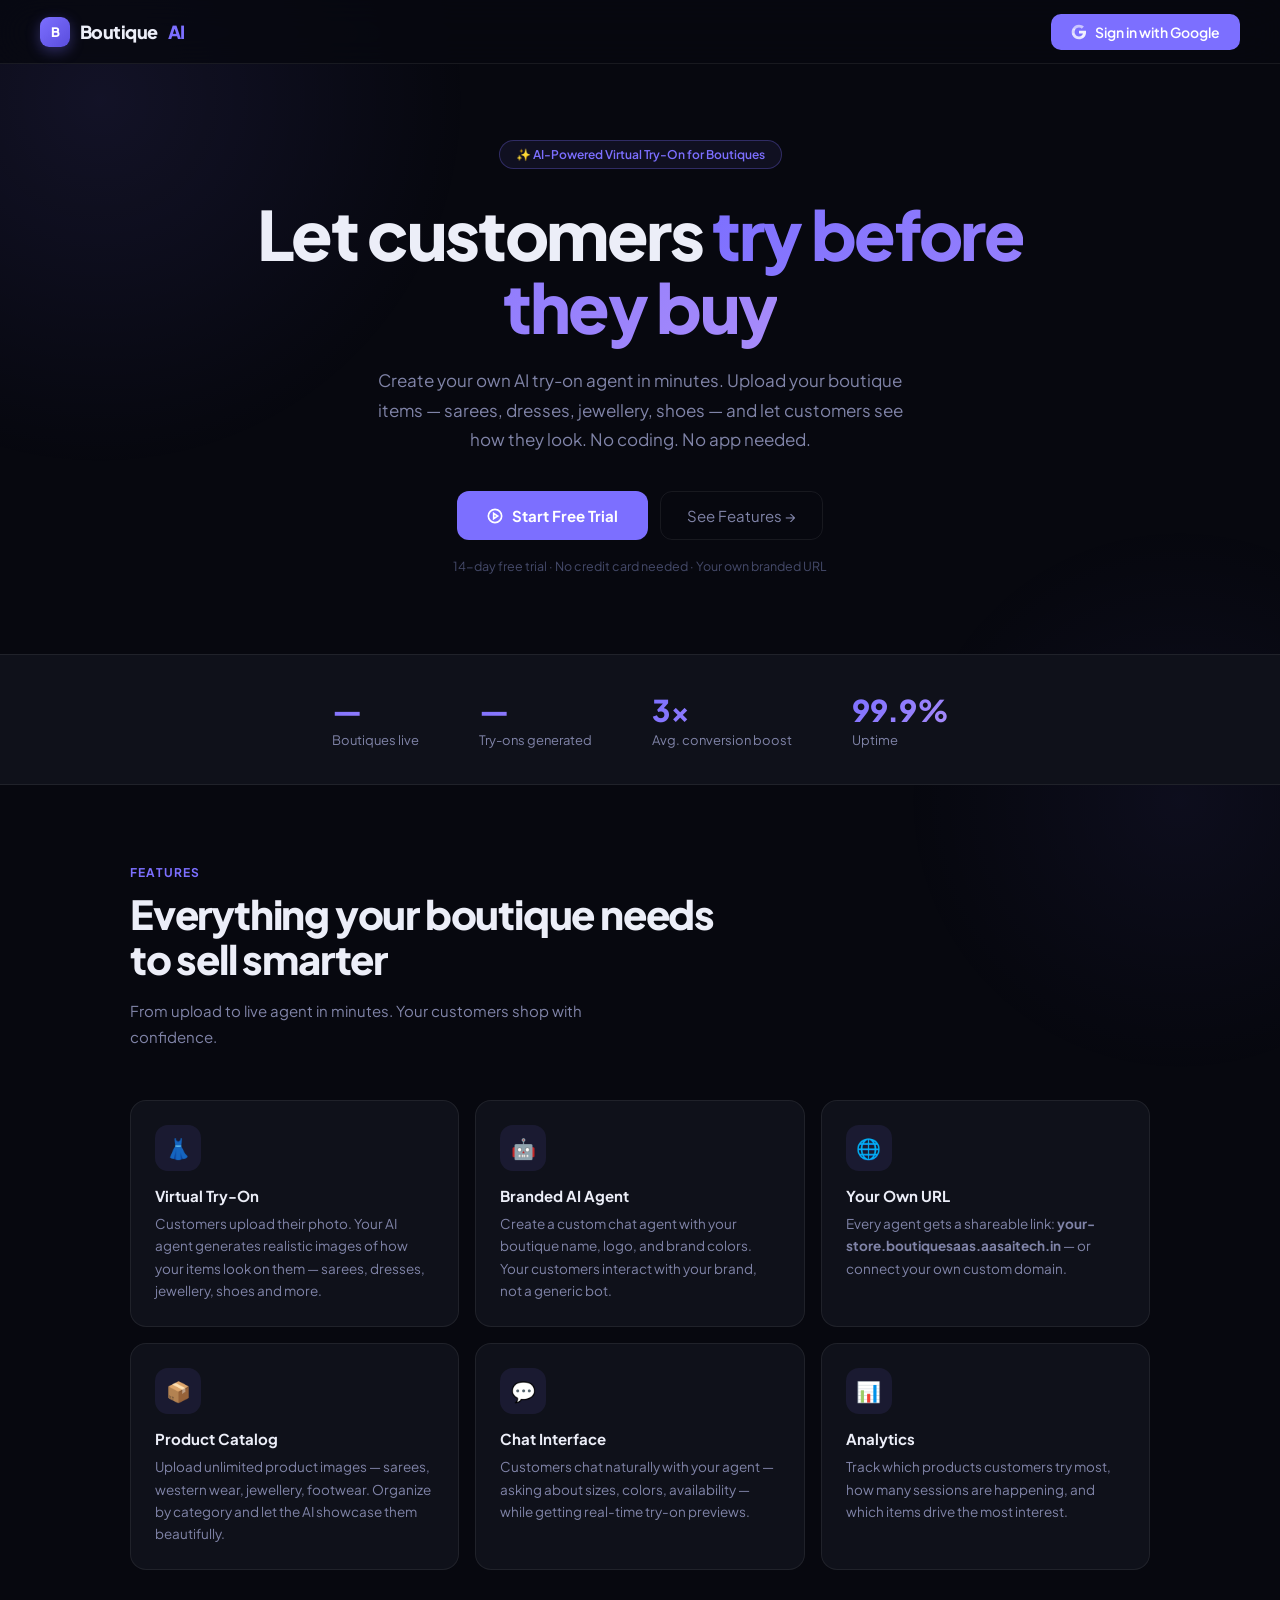
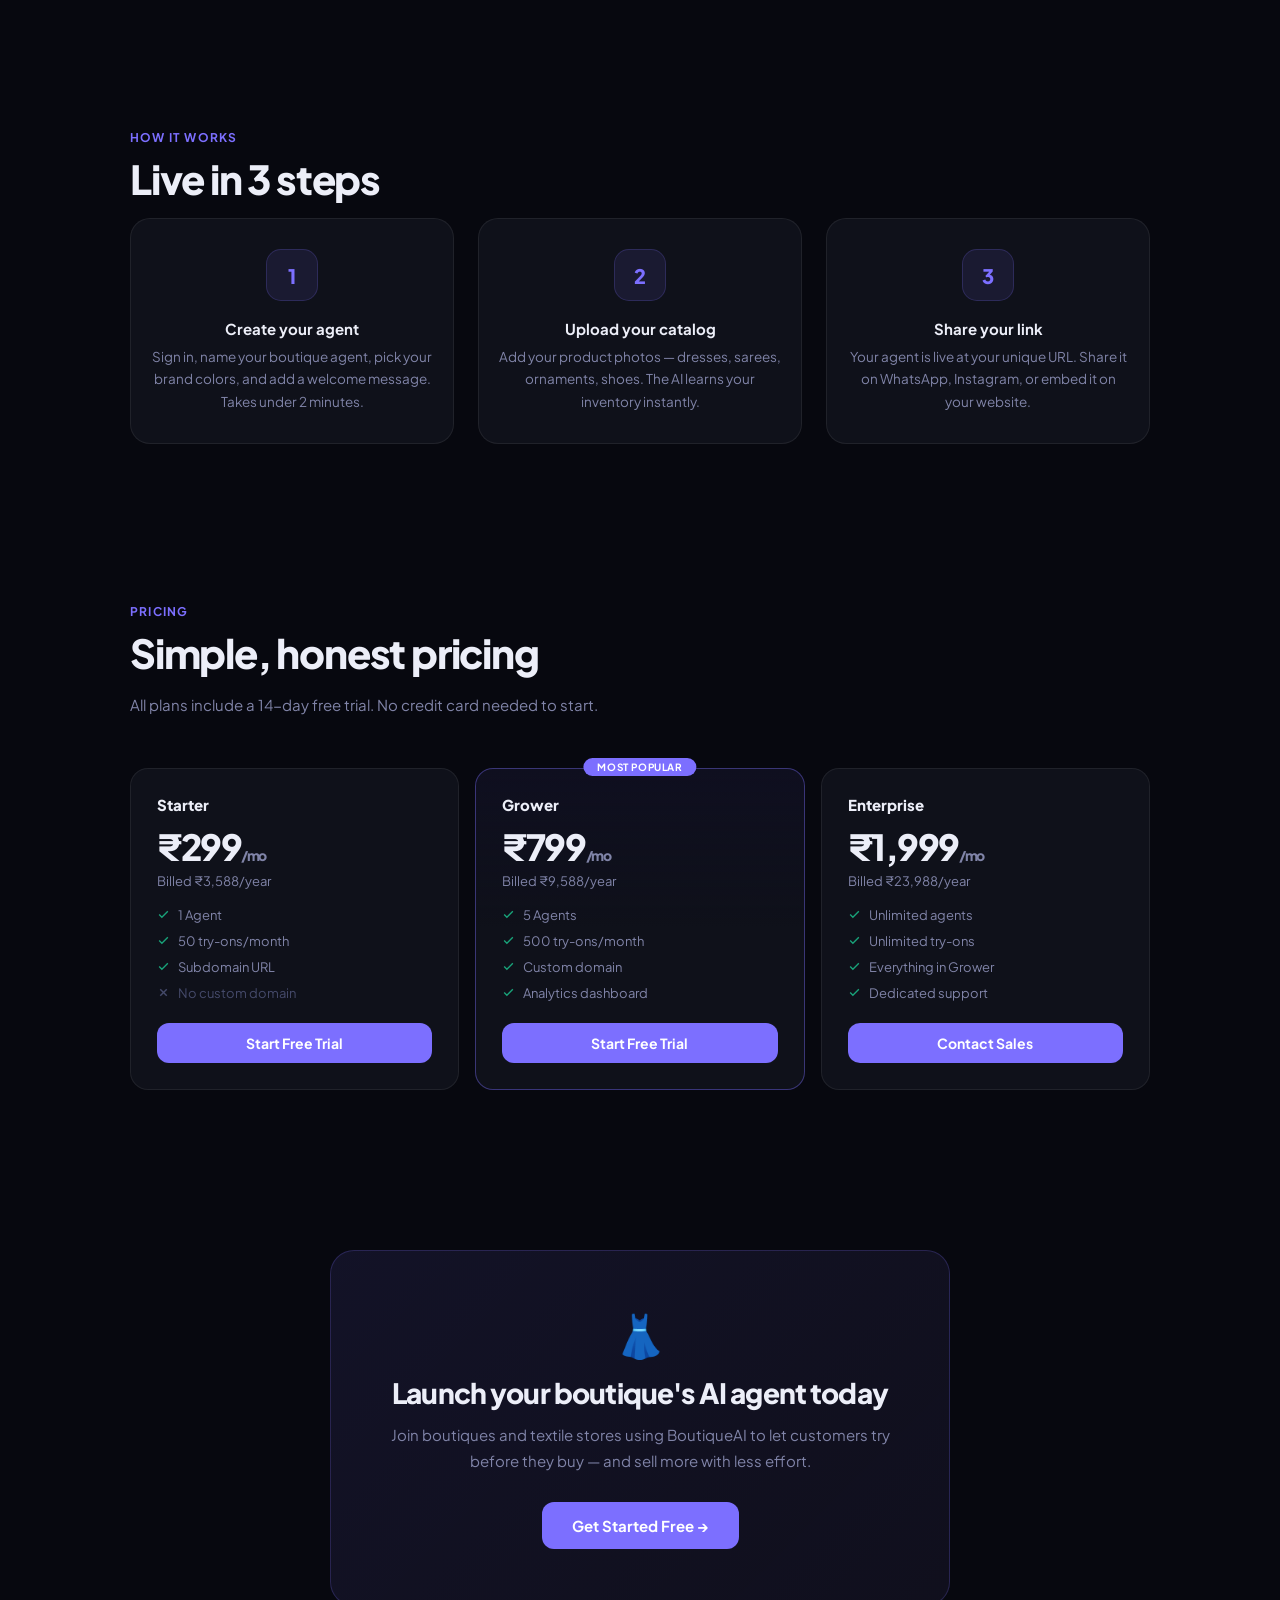
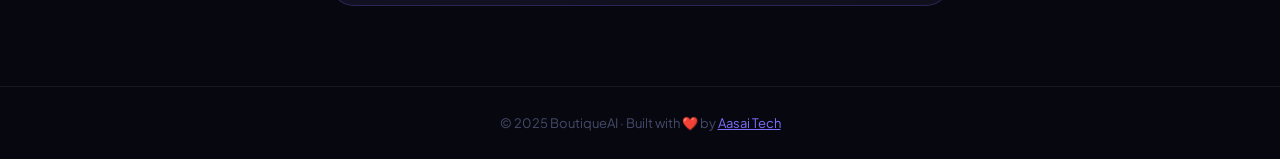
==== account.html @ b5ad8bb8 "Update account.html" ====
<!DOCTYPE html>
<html lang="en">
<head>
<meta charset="UTF-8">
<meta name="viewport" content="width=device-width,initial-scale=1.0,maximum-scale=1.0">
<title>Account Settings — BoutiqueAI</title>
<link rel="preconnect" href="https://fonts.googleapis.com">
<link rel="preconnect" href="https://fonts.gstatic.com" crossorigin>
<link href="https://fonts.googleapis.com/css2?family=Plus+Jakarta+Sans:wght@300;400;500;600;700;800&family=JetBrains+Mono:wght@400;500;600&display=swap" rel="stylesheet">
<style>
.settings-grid{display:grid;grid-template-columns:1fr 340px;gap:20px;align-items:start}
.domain-status{display:flex;align-items:center;gap:8px;padding:10px 14px;border-radius:var(--r-sm);font-size:13px;font-weight:600;margin-top:12px}
.domain-status.verified{background:var(--green-dim);color:var(--green);border:1px solid var(--green-border)}
.domain-status.pending{background:var(--amber-dim);color:var(--amber);border:1px solid var(--amber-border)}
.domain-status.error{background:var(--red-dim);color:var(--red);border:1px solid var(--red-border)}
.step-row{display:flex;gap:12px;margin-bottom:14px}
.step-num-sm{width:24px;height:24px;border-radius:50%;background:var(--accent-dim);border:1px solid rgba(124,111,255,.2);color:var(--accent);font-size:11px;font-weight:700;display:flex;align-items:center;justify-content:center;flex-shrink:0;margin-top:1px}

/* Payment history */
.payment-row{display:flex;align-items:center;justify-content:space-between;padding:12px 0;border-bottom:1px solid var(--border);gap:12px}
.payment-row:last-child{border-bottom:none}
.payment-plan-badge{background:var(--accent-dim);color:var(--accent);border:1px solid rgba(124,111,255,.2);border-radius:5px;padding:2px 8px;font-size:11px;font-weight:700;text-transform:capitalize}
.payment-meta{font-size:11.5px;color:var(--text-3);margin-top:2px}

/* Invoice modal */
.invoice-modal{display:none;position:fixed;inset:0;z-index:999;background:rgba(0,0,0,.55);align-items:center;justify-content:center;padding:16px}
.invoice-modal.open{display:flex}
.invoice-paper{background:#fff;color:#111;border-radius:12px;padding:32px;max-width:520px;width:100%;max-height:90vh;overflow-y:auto;box-shadow:0 20px 60px rgba(0,0,0,.25)}
.inv-logo{font-size:20px;font-weight:900;letter-spacing:-.04em;margin-bottom:4px}
.inv-divider{height:1px;background:#e5e7eb;margin:16px 0}
.inv-row{display:flex;justify-content:space-between;font-size:13px;padding:4px 0}
.inv-row.total{font-weight:800;font-size:15px;border-top:2px solid #111;margin-top:8px;padding-top:10px}

/* Support form category grid */
.support-category-grid{display:grid;grid-template-columns:repeat(3,1fr);gap:8px;margin-bottom:16px}
.support-cat{padding:10px 8px;border:1.5px solid var(--border);border-radius:8px;cursor:pointer;text-align:center;font-size:12px;font-weight:600;transition:.15s;background:var(--surface)}
.support-cat:hover,.support-cat.selected{border-color:var(--accent);background:var(--accent-dim);color:var(--accent)}

/* ── Support Tickets ── */
.ticket-row{
  border:1px solid var(--border);border-radius:var(--r-sm);
  background:var(--surface);overflow:hidden;
  transition:border-color .15s,box-shadow .15s;
  cursor:pointer;
}
.ticket-row:hover{border-color:var(--border-md);box-shadow:var(--sh-sm)}
.ticket-header{
  display:flex;align-items:center;gap:10px;padding:12px 14px;
}
.ticket-cat-dot{width:8px;height:8px;border-radius:50%;flex-shrink:0}
.ticket-subject{flex:1;font-size:13px;font-weight:600;min-width:0;
                white-space:nowrap;overflow:hidden;text-overflow:ellipsis}
.ticket-meta{font-size:10.5px;color:var(--text-3);margin-top:2px;display:flex;align-items:center;gap:6px;flex-wrap:wrap}
.ticket-id{font-family:var(--mono);font-size:10px;color:var(--text-3);background:var(--surface-3);
           border:1px solid var(--border);border-radius:4px;padding:1px 6px;flex-shrink:0}
.ticket-chevron{flex-shrink:0;color:var(--text-3);transition:transform .2s}
.ticket-row.open-expanded .ticket-chevron{transform:rotate(90deg)}
.ticket-body{
  display:none;border-top:1px solid var(--border);
  padding:12px 14px;background:var(--surface-2);
}
.ticket-row.open-expanded .ticket-body{display:block}
.ticket-message{font-size:13px;color:var(--text-2);line-height:1.65;white-space:pre-wrap;word-break:break-word}
.ticket-status-bar{display:flex;align-items:center;justify-content:space-between;
                   flex-wrap:wrap;gap:8px;margin-top:10px;
                   padding-top:10px;border-top:1px solid var(--border)}

/* Status badge colour map (applied via JS) */
.ts-open       {background:var(--amber-dim);color:var(--amber);border:1px solid var(--amber-border)}
.ts-in_progress{background:var(--blue-dim); color:var(--blue); border:1px solid var(--blue-border)}
.ts-resolved   {background:var(--green-dim);color:var(--green);border:1px solid var(--green-border)}
.ts-closed     {background:var(--surface-3);color:var(--text-3);border:1px solid var(--border-md)}

@keyframes spin{to{transform:rotate(360deg)}}.spin{animation:spin .8s linear infinite}
@media(max-width:1000px){.settings-grid{grid-template-columns:1fr}}
@media(max-width:560px){.support-category-grid{grid-template-columns:repeat(2,1fr)}}
</style>
<link rel="stylesheet" href="shared.css">
<script>
;(function(){
  var d=localStorage.getItem('ba_theme')==='dark';
  document.documentElement[d?'setAttribute':'removeAttribute']('data-theme','dark');
  document.documentElement.style.background=d?'#07080D':'#F2F3F9';
})();
</script>
<script src="api.js"></script>
<script src="nav.js"></script>
</head>
<body>
<div id="toast-container"></div>
<div class="mobile-topbar">
  <div class="mob-left">
    <button class="hamburger" onclick="openMobileSidebar()"><svg viewBox="0 0 16 16"><line x1="1" y1="4" x2="15" y2="4"/><line x1="1" y1="8" x2="15" y2="8"/><line x1="1" y1="12" x2="15" y2="12"/></svg></button>
    <a class="mob-logo" href="home.html">Boutique<span>AI</span></a>
  </div>
  <div class="mob-right"><button class="theme-toggle" style="font-size:15px;"></button></div>
</div>
<div class="sidebar-backdrop" id="sidebarBackdrop" onclick="closeMobileSidebar()"></div>
<div class="sidebar" id="sidebar"></div>

<div id="page-skeleton">
  <div class="skel-topbar"><div class="skel" style="height:13px;width:160px;border-radius:4px"></div></div>
  <div class="skel-body">
    <div style="display:grid;grid-template-columns:1fr 300px;gap:20px">
      <div style="display:flex;flex-direction:column;gap:16px">
        <div class="skel" style="height:120px;border-radius:var(--r-lg)"></div>
        <div class="skel" style="height:200px;border-radius:var(--r-lg)"></div>
        <div class="skel" style="height:180px;border-radius:var(--r-lg)"></div>
        <div class="skel" style="height:160px;border-radius:var(--r-lg)"></div>
      </div>
      <div class="skel" style="height:300px;border-radius:var(--r-lg)"></div>
    </div>
  </div>
</div>

<div class="main-wrap">
  <div class="topbar">
    <div class="topbar-left"><span class="topbar-title">Account Settings</span></div>
    <div class="topbar-right"><button class="theme-toggle" style="font-size:15px;"></button></div>
  </div>
  <div class="content" id="page-content" style="display:none">
    <div class="settings-grid">

      <!-- ══════════════════════════════════════════════════
           LEFT COLUMN
      ══════════════════════════════════════════════════ -->
      <div style="display:flex;flex-direction:column;gap:20px">

        <!-- Profile ──────────────────────────────────────── -->
        <div class="card">
          <div class="card-header"><div class="card-title"><span class="card-icon">👤</span>Profile</div></div>
          <div class="card-body">
            <div style="display:flex;align-items:center;gap:16px;margin-bottom:20px">
              <div id="profile-avatar" style="width:56px;height:56px;border-radius:50%;background:linear-gradient(135deg,var(--accent),var(--accent-3));display:flex;align-items:center;justify-content:center;font-size:20px;font-weight:700;color:#fff;flex-shrink:0;overflow:hidden">—</div>
              <div>
                <div style="font-size:16px;font-weight:700" id="profile-name">—</div>
                <div style="font-size:13px;color:var(--text-2);margin-top:2px" id="profile-email">—</div>
                <div style="margin-top:6px;display:flex;gap:6px;flex-wrap:wrap">
                  <span class="badge badge-accent" id="profile-plan">—</span>
                  <span style="font-size:12px;font-weight:700;color:var(--accent);background:var(--accent-dim);border:1px solid rgba(124,111,255,.2);border-radius:5px;padding:2px 8px">⚡ <span id="profile-credits">—</span> credits</span>
                </div>
              </div>
            </div>
            <div class="divider"></div>
            <div style="display:grid;grid-template-columns:1fr 1fr 1fr;gap:12px">
              <div style="text-align:center;background:var(--surface-3);border-radius:8px;padding:10px">
                <div style="font-size:18px;font-weight:800;font-family:var(--mono)" id="stat-tryons">—</div>
                <div style="font-size:10px;color:var(--text-3);margin-top:2px">Try-Ons</div>
              </div>
              <div style="text-align:center;background:var(--surface-3);border-radius:8px;padding:10px">
                <div style="font-size:18px;font-weight:800;font-family:var(--mono)" id="stat-agents">—</div>
                <div style="font-size:10px;color:var(--text-3);margin-top:2px">Agents</div>
              </div>
              <div style="text-align:center;background:var(--surface-3);border-radius:8px;padding:10px">
                <div style="font-size:18px;font-weight:800;font-family:var(--mono)" id="stat-joined">—</div>
                <div style="font-size:10px;color:var(--text-3);margin-top:2px">Member since</div>
              </div>
            </div>
          </div>
        </div>

        <!-- GST Details ───────────────────────────────────── -->
        <div class="card">
          <div class="card-header">
            <div class="card-title"><span class="card-icon">🏛️</span>GST Details</div>
            <span style="font-size:11px;color:var(--text-3)">Optional — for GST invoices</span>
          </div>
          <div class="card-body" style="display:flex;flex-direction:column;gap:12px">
            <div class="field">
              <label class="field-label">GSTIN</label>
              <input class="input" id="gst-gstin" placeholder="22AAAAA0000A1Z5" maxlength="15">
            </div>
            <div class="field">
              <label class="field-label">Business Name (as on GST)</label>
              <input class="input" id="gst-business" placeholder="Your Business Pvt Ltd">
            </div>
            <div class="field">
              <label class="field-label">Address</label>
              <input class="input" id="gst-address" placeholder="123, MG Road, Chennai">
            </div>
            <div class="field">
              <label class="field-label">State</label>
              <input class="input" id="gst-state" placeholder="Tamil Nadu">
            </div>
            <button class="btn btn-secondary btn-sm" style="align-self:flex-start" onclick="saveGst()">Save GST Details</button>
          </div>
        </div>

        <!-- Raise a Support Request ───────────────────────── -->
        <div class="card">
          <div class="card-header"><div class="card-title"><span class="card-icon">🎧</span>Raise a Support Request</div></div>
          <div class="card-body" style="display:flex;flex-direction:column;gap:14px">
            <div>
              <div style="font-size:12px;font-weight:600;color:var(--text-2);margin-bottom:8px;text-transform:uppercase;letter-spacing:.07em">Category</div>
              <div class="support-category-grid">
                <div class="support-cat selected" data-cat="billing"   onclick="selectCat(this)">💳 Billing</div>
                <div class="support-cat"           data-cat="technical" onclick="selectCat(this)">🔧 Technical</div>
                <div class="support-cat"           data-cat="account"   onclick="selectCat(this)">👤 Account</div>
                <div class="support-cat"           data-cat="tryon"     onclick="selectCat(this)">👗 Try-Ons</div>
                <div class="support-cat"           data-cat="feature"   onclick="selectCat(this)">💡 Feature Request</div>
                <div class="support-cat"           data-cat="other"     onclick="selectCat(this)">📋 Other</div>
              </div>
            </div>
            <div class="field">
              <label class="field-label">Subject</label>
              <input class="input" id="sup-subject" placeholder="Brief description of your issue">
            </div>
            <div class="field">
              <label class="field-label">Message</label>
              <textarea class="input" id="sup-message" rows="4" placeholder="Describe your issue in detail…" style="resize:vertical"></textarea>
            </div>
            <div style="display:flex;align-items:center;justify-content:space-between;flex-wrap:wrap;gap:10px">
              <div style="font-size:12px;color:var(--text-3)">📧 We'll reply to your registered email within 24 hours.</div>
              <button class="btn btn-primary btn-sm" onclick="submitSupport()">Submit Request</button>
            </div>
          </div>
        </div>

        <!-- ═══════════════════════════════════════════════════
             MY SUPPORT TICKETS  (new section)
        ═══════════════════════════════════════════════════ -->
        <div class="card" id="tickets-card">
          <div class="card-header">
            <div class="card-title"><span class="card-icon">📋</span>My Support Tickets</div>
            <span class="badge badge-accent" id="tickets-count-badge" style="display:none"></span>
          </div>
          <div id="tickets-wrap">
            <!-- Loading skeleton -->
            <div id="tickets-loading" style="padding:16px;display:flex;flex-direction:column;gap:8px">
              <div class="skel" style="height:52px;border-radius:var(--r-sm)"></div>
              <div class="skel" style="height:52px;border-radius:var(--r-sm);opacity:.7"></div>
            </div>
          </div>
        </div>

        <!-- Custom Domain ──────────────────────────────────── -->
        <div class="card">
          <div class="card-header">
            <div class="card-title"><span class="card-icon">🌐</span>Custom Domain</div>
            <span class="badge badge-accent" style="font-size:10px">Grower & Enterprise</span>
          </div>
          <div class="card-body">
            <div style="display:flex;align-items:flex-start;gap:14px;padding:4px 0">
              <div style="font-size:28px;flex-shrink:0">🤖</div>
              <div>
                <div style="font-size:14px;font-weight:700;margin-bottom:6px">Custom domains are set per agent</div>
                <div style="font-size:13px;color:var(--text-2);line-height:1.65;margin-bottom:16px">Each agent can have its own custom domain (e.g. <code style="font-family:var(--mono);font-size:11.5px;background:var(--surface-3);padding:2px 6px;border-radius:4px">shop.yourboutique.com</code>). Open any agent's edit panel to configure and verify its custom domain.</div>
                <a href="agents.html" class="btn btn-primary btn-sm">Go to My Agents →</a>
              </div>
            </div>
          </div>
        </div>

        <!-- Danger Zone ────────────────────────────────────── -->
        <div class="card" style="border-color:var(--red-border)">
          <div class="card-header"><div class="card-title" style="color:var(--red)"><span class="card-icon">⚠️</span>Danger Zone</div></div>
          <div class="card-body">
            <div style="display:flex;align-items:center;justify-content:space-between;flex-wrap:wrap;gap:12px">
              <div>
                <div style="font-size:13.5px;font-weight:600">Delete Account</div>
                <div style="font-size:12.5px;color:var(--text-2);margin-top:3px">Permanently deletes your account, all agents, tryons and media. Cannot be undone.</div>
              </div>
              <button class="btn btn-danger" onclick="confirmDelete()">Delete Account</button>
            </div>
          </div>
        </div>
      </div>

      <!-- ══════════════════════════════════════════════════
           RIGHT COLUMN
      ══════════════════════════════════════════════════ -->
      <div style="display:flex;flex-direction:column;gap:16px">

        <!-- Plan + credits ────────────────────────────────── -->
        <div class="card">
          <div class="card-header">
            <div class="card-title"><span class="card-icon">⚡</span>Current Plan</div>
            <a href="payments.html" class="btn-ghost">Upgrade →</a>
          </div>
          <div class="card-body">
            <div style="text-align:center;padding:10px 0 16px">
              <div style="font-size:28px;margin-bottom:8px" id="plan-icon">🌱</div>
              <div style="font-size:20px;font-weight:800;letter-spacing:-.03em" id="plan-name">Starter</div>
              <div style="font-size:13px;color:var(--text-2);margin-top:4px" id="plan-price">Free</div>
            </div>
            <div class="divider"></div>
            <div class="info-row">
              <span class="info-row-label">⚡ Credits</span>
              <span class="info-row-val" id="plan-credits" style="font-weight:800;color:var(--accent)">—</span>
            </div>
            <div class="info-row">
              <span class="info-row-label">Agents</span>
              <span class="info-row-val" id="plan-agents">—</span>
            </div>
            <div class="info-row" style="border:none">
              <span class="info-row-label">Member since</span>
              <span class="info-row-val" id="plan-joined">—</span>
            </div>
            <a href="payments.html#credits-section" class="btn btn-primary" style="width:100%;justify-content:center;margin-top:14px">Top Up Credits</a>
          </div>
        </div>

        <!-- Payment history ────────────────────────────────── -->
        <div class="card" id="payment-history-card">
          <div class="card-header">
            <div class="card-title"><span class="card-icon">🧾</span>Payment History</div>
          </div>
          <div class="card-body" id="payment-history-body">
            <div style="color:var(--text-3);font-size:13px">Loading…</div>
          </div>
        </div>

        <!-- Account info ───────────────────────────────────── -->
        <div class="card">
          <div class="card-header"><div class="card-title"><span class="card-icon">ℹ️</span>Account Info</div></div>
          <div class="card-body">
            <div class="info-row"><span class="info-row-label">Member since</span><span class="info-row-val" id="info-joined">—</span></div>
            <div class="info-row"><span class="info-row-label">Login method</span><span class="info-row-val">Google</span></div>
            <div class="info-row" style="border:none"><span class="info-row-label">Account ID</span><span class="info-row-val" style="font-family:var(--mono);font-size:11px" id="info-id">—</span></div>
          </div>
        </div>
      </div>

    </div>
  </div>
</div>

<!-- Delete Confirm Modal -->
<div class="modal-overlay" id="delete-modal">
  <div class="modal" style="max-width:420px">
    <div class="modal-header">
      <div class="modal-title" style="color:var(--red)">⚠️ Delete Account</div>
      <button class="modal-close" onclick="closeDeleteModal()">✕</button>
    </div>
    <div class="modal-body">
      <p style="font-size:14px;color:var(--text-2);line-height:1.65;margin-bottom:16px">This will permanently delete your account, all agents, all try-on images and all customer data. <strong style="color:var(--text)">This cannot be undone.</strong></p>
      <div class="field">
        <label class="field-label">Type <strong>DELETE</strong> to confirm</label>
        <input class="input" id="delete-confirm-input" placeholder="DELETE">
      </div>
    </div>
    <div class="modal-footer">
      <button class="btn btn-secondary" onclick="closeDeleteModal()">Cancel</button>
      <button class="btn btn-danger" onclick="doDeleteAccount()">Delete My Account</button>
    </div>
  </div>
</div>

<!-- Invoice Modal -->
<div class="invoice-modal" id="invoice-modal">
  <div class="invoice-paper" id="invoice-content"></div>
</div>

<script>
// ── Constants ──────────────────────────────────────────────────────────────
const CAT_META = {
  billing:   { icon: '💳', label: 'Billing',          color: '#7C6FFF', dot: '#7C6FFF' },
  technical: { icon: '🔧', label: 'Technical',        color: '#3B82F6', dot: '#60A5FA' },
  account:   { icon: '👤', label: 'Account',          color: '#19a37a', dot: '#2DD4A0' },
  tryon:     { icon: '👗', label: 'Try-Ons',          color: '#d97706', dot: '#F5A523' },
  feature:   { icon: '💡', label: 'Feature Request',  color: '#7C3AED', dot: '#A78BFA' },
  other:     { icon: '📋', label: 'Other',            color: '#64748b', dot: '#94A3B8' },
}

const STATUS_META = {
  open:        { label: '🟡 Open',        cls: 'ts-open'        },
  in_progress: { label: '🔵 In Progress', cls: 'ts-in_progress' },
  resolved:    { label: '✅ Resolved',    cls: 'ts-resolved'    },
  closed:      { label: '⭕ Closed',      cls: 'ts-closed'      },
}

// ── State ──────────────────────────────────────────────────────────────────
let selectedCat = 'billing'

// ── Support category picker ────────────────────────────────────────────────
function selectCat(el) {
  document.querySelectorAll('.support-cat').forEach(c => c.classList.remove('selected'))
  el.classList.add('selected')
  selectedCat = el.dataset.cat
}

// ── GST save ──────────────────────────────────────────────────────────────
async function saveGst() {
  const body = {
    gstin:         document.getElementById('gst-gstin').value.trim(),
    business_name: document.getElementById('gst-business').value.trim(),
    address:       document.getElementById('gst-address').value.trim(),
    state:         document.getElementById('gst-state').value.trim(),
  }
  try {
    await apiFetch('/account/gst', { method: 'PUT', body: JSON.stringify(body) })
    toast('GST details saved', 'success')
  } catch(e) { toast(e.message, 'error') }
}

// ── Support submit ─────────────────────────────────────────────────────────
async function submitSupport() {
  const subject = document.getElementById('sup-subject').value.trim()
  const message = document.getElementById('sup-message').value.trim()
  if (!subject) return toast('Please enter a subject', 'error')
  if (!message) return toast('Please describe your issue', 'error')
  try {
    const r = await apiFetch('/account/support', {
      method: 'POST',
      body: JSON.stringify({ subject, message, category: selectedCat }),
    })
    toast(r.message || 'Support request submitted!', 'success', 5000)
    document.getElementById('sup-subject').value = ''
    document.getElementById('sup-message').value = ''
    // Refresh ticket list so the new ticket shows immediately
    await loadTickets()
    // Scroll to tickets section
    document.getElementById('tickets-card').scrollIntoView({ behavior: 'smooth', block: 'start' })
  } catch(e) { toast(e.message, 'error') }
}

// ══════════════════════════════════════════════════════════════════════════
// TICKETS  ──  load, render, toggle expand
//
// Backend route needed (add to index.js):
//
//   app.get('/account/support', auth, async (req, res) => {
//     try {
//       const db = await getDb()
//       const tickets = await db.collection('support_requests')
//         .find({ user_id: req.user.user_id })
//         .sort({ created_at: -1 })
//         .limit(50)
//         .toArray()
//       R(res, { tickets: tickets.map(t => ({ ...t, _id: t._id.toString() })) })
//     } catch (err) { E(res, err.message) }
//   })
//
// ══════════════════════════════════════════════════════════════════════════

function buildTicketHTML(t) {
  const cat    = CAT_META[t.category] || CAT_META.other
  const status = STATUS_META[t.status] || STATUS_META.open
  const date   = t.created_at ? fmtDate(t.created_at) : '—'
  const shortId = (t._id || '').toString().slice(-8).toUpperCase()

  return `
  <div class="ticket-row" onclick="toggleTicket(this)" data-id="${t._id}">
    <div class="ticket-header">
      <span class="ticket-cat-dot" style="background:${cat.dot}"></span>
      <div style="flex:1;min-width:0">
        <div class="ticket-subject">${escHtml(t.subject || '(no subject)')}</div>
        <div class="ticket-meta">
          <span>${cat.icon} ${cat.label}</span>
          <span>·</span>
          <span>${date}</span>
        </div>
      </div>
      <span class="badge ${status.cls}" style="font-size:10.5px;flex-shrink:0">${status.label}</span>
      <span class="ticket-id">#${shortId}</span>
      <svg class="ticket-chevron" width="14" height="14" fill="none" stroke="currentColor" stroke-width="2.5" viewBox="0 0 24 24">
        <polyline points="9 18 15 12 9 6"/>
      </svg>
    </div>
    <div class="ticket-body">
      <div class="ticket-message">${escHtml(t.message || '')}</div>
      <div class="ticket-status-bar">
        <div style="font-size:11.5px;color:var(--text-3)">
          Ticket ID: <span style="font-family:var(--mono)">#${shortId}</span>
        </div>
        <div style="display:flex;align-items:center;gap:8px">
          ${t.status === 'open' || t.status === 'in_progress'
            ? `<span style="font-size:11.5px;color:var(--text-3)">📧 We'll reply to your email within 24h</span>`
            : t.status === 'resolved'
            ? `<span style="font-size:11.5px;color:var(--green)">✅ This ticket has been resolved</span>`
            : `<span style="font-size:11.5px;color:var(--text-3)">This ticket is closed</span>`
          }
        </div>
      </div>
    </div>
  </div>`
}

function toggleTicket(row) {
  row.classList.toggle('open-expanded')
}

function escHtml(str) {
  return String(str)
    .replace(/&/g, '&amp;')
    .replace(/</g, '&lt;')
    .replace(/>/g, '&gt;')
    .replace(/"/g, '&quot;')
}

async function loadTickets() {
  const wrap = document.getElementById('tickets-wrap')
  const badge = document.getElementById('tickets-count-badge')

  // Show loading skeleton
  wrap.innerHTML = `
    <div id="tickets-loading" style="padding:16px;display:flex;flex-direction:column;gap:8px">
      <div class="skel" style="height:52px;border-radius:var(--r-sm)"></div>
      <div class="skel" style="height:52px;border-radius:var(--r-sm);opacity:.7"></div>
    </div>`

  try {
    const data = await apiFetch('/account/support')
    const tickets = data.tickets || []

    if (!tickets.length) {
      badge.style.display = 'none'
      wrap.innerHTML = `
        <div class="empty-state" style="padding:32px 20px">
          <div class="empty-icon">📭</div>
          <div class="empty-title">No tickets yet</div>
          <div class="empty-desc">When you raise a support request, it will appear here so you can track its status.</div>
        </div>`
      return
    }

    // Badge count
    badge.textContent = `${tickets.length} ticket${tickets.length !== 1 ? 's' : ''}`
    badge.style.display = ''

    // Group by status for summary row
    const counts = { open: 0, in_progress: 0, resolved: 0, closed: 0 }
    tickets.forEach(t => { if (counts[t.status] !== undefined) counts[t.status]++ })

    // Summary strip
    const summaryParts = []
    if (counts.open)        summaryParts.push(`<span class="badge ts-open"        style="font-size:10.5px">🟡 ${counts.open} Open</span>`)
    if (counts.in_progress) summaryParts.push(`<span class="badge ts-in_progress" style="font-size:10.5px">🔵 ${counts.in_progress} In Progress</span>`)
    if (counts.resolved)    summaryParts.push(`<span class="badge ts-resolved"    style="font-size:10.5px">✅ ${counts.resolved} Resolved</span>`)
    if (counts.closed)      summaryParts.push(`<span class="badge ts-closed"      style="font-size:10.5px">⭕ ${counts.closed} Closed</span>`)

    const summary = summaryParts.length > 1
      ? `<div style="padding:10px 14px 12px;display:flex;gap:6px;flex-wrap:wrap;border-bottom:1px solid var(--border)">${summaryParts.join('')}</div>`
      : ''

    wrap.innerHTML = summary + `<div style="padding:12px 14px;display:flex;flex-direction:column;gap:8px">${tickets.map(buildTicketHTML).join('')}</div>`

  } catch(e) {
    // API endpoint may not exist yet — show a friendly notice instead of an error
    badge.style.display = 'none'
    wrap.innerHTML = `
      <div style="padding:18px 16px;display:flex;align-items:flex-start;gap:12px;background:var(--amber-dim);border-top:1px solid var(--amber-border)">
        <span style="font-size:18px;flex-shrink:0">⚠️</span>
        <div>
          <div style="font-size:13px;font-weight:600;color:var(--amber);margin-bottom:3px">Ticket history not available yet</div>
          <div style="font-size:12px;color:var(--text-2);line-height:1.6">
            Add <code style="font-family:var(--mono);font-size:11px;background:var(--surface-3);padding:1px 5px;border-radius:3px">GET /account/support</code> to your backend to enable ticket tracking. See the code comment in account.html for the exact route.
          </div>
        </div>
      </div>`
  }
}

// ── Invoice ────────────────────────────────────────────────────────────────
async function openInvoice(paymentId) {
  try {
    const inv = await apiFetch(`/payment/invoice/${paymentId}`)
    const gstRow = inv.gst_amount > 0
      ? `<div class="inv-row"><span>Base Amount</span><span>₹${inv.base_amount.toLocaleString('en-IN')}</span></div>
         <div class="inv-row"><span>GST (${inv.gst_rate}%)</span><span>₹${inv.gst_amount.toLocaleString('en-IN')}</span></div>`
      : ''
    const custGst = inv.customer.gstin
      ? `<div style="font-size:12px;margin-top:2px;color:#555">GSTIN: ${inv.customer.gstin}</div>`
      : ''

    document.getElementById('invoice-content').innerHTML = `
      <div style="display:flex;justify-content:space-between;align-items:flex-start;margin-bottom:4px">
        <div>
          <div class="inv-logo">BoutiqueAI</div>
          <div style="font-size:11px;color:#666">${inv.seller.address}</div>
          <div style="font-size:11px;color:#666">${inv.seller.email}</div>
        </div>
        <div style="text-align:right">
          <div style="font-size:11px;font-weight:700;color:#888;letter-spacing:.06em">TAX INVOICE</div>
          <div style="font-size:15px;font-weight:800;font-family:monospace">${inv.invoice_number}</div>
          <div style="font-size:11px;color:#666">${fmtDate(inv.invoice_date)}</div>
        </div>
      </div>
      <div class="inv-divider"></div>
      <div style="display:grid;grid-template-columns:1fr 1fr;gap:16px;margin-bottom:4px">
        <div>
          <div style="font-size:10px;font-weight:700;color:#888;letter-spacing:.07em;margin-bottom:4px">BILLED TO</div>
          <div style="font-weight:700">${inv.customer.business_name || inv.customer.name}</div>
          <div style="font-size:12px;color:#555">${inv.customer.email}</div>
          ${custGst}
          ${inv.customer.address ? `<div style="font-size:12px;color:#555;margin-top:2px">${inv.customer.address}</div>` : ''}
        </div>
        <div>
          <div style="font-size:10px;font-weight:700;color:#888;letter-spacing:.07em;margin-bottom:4px">PAYMENT INFO</div>
          <div style="font-size:12px;color:#555">Payment ID</div>
          <div style="font-size:11px;font-family:monospace;word-break:break-all">${inv.payment_id || '—'}</div>
        </div>
      </div>
      <div class="inv-divider"></div>
      <div style="background:#f9fafb;border-radius:8px;padding:12px;margin-bottom:4px">
        <div style="display:flex;justify-content:space-between;font-size:11px;font-weight:700;color:#888;margin-bottom:8px;text-transform:uppercase;letter-spacing:.07em">
          <span>Description</span><span>Amount</span>
        </div>
        <div class="inv-row">
          <span style="font-weight:600">${inv.plan_label} — ${inv.billing} billing</span>
          <span>₹${inv.amount_inr.toLocaleString('en-IN')}</span>
        </div>
        ${inv.expires_at ? `<div style="font-size:11px;color:#888;margin-top:4px">Valid until: ${fmtDate(inv.expires_at)}</div>` : ''}
      </div>
      <div class="inv-divider"></div>
      ${gstRow}
      <div class="inv-row total"><span>Total</span><span>₹${inv.amount_inr.toLocaleString('en-IN')}</span></div>
      <div class="inv-divider"></div>
      <div style="display:flex;gap:10px;margin-top:4px">
        <button onclick="window.print()" class="btn btn-primary btn-sm" style="background:#111;border-color:#111">🖨️ Print / Save PDF</button>
        <button onclick="closeInvoice()" class="btn btn-secondary btn-sm">Close</button>
      </div>`
    document.getElementById('invoice-modal').classList.add('open')
  } catch(e) { toast(e.message, 'error') }
}

function closeInvoice() {
  document.getElementById('invoice-modal').classList.remove('open')
}
document.getElementById('invoice-modal').addEventListener('click', e => {
  if (e.target === e.currentTarget) closeInvoice()
})

// ── Payment history ────────────────────────────────────────────────────────
function renderPaymentHistory(payments) {
  const body = document.getElementById('payment-history-body')
  if (!payments?.length) {
    body.innerHTML = '<div style="font-size:13px;color:var(--text-3)">No payments yet. <a href="payments.html">Browse plans →</a></div>'
    return
  }
  const icons = { starter: '🌱', grower: '🌿', enterprise: '🏢' }
  body.innerHTML = payments.map(p => `
    <div class="payment-row">
      <div style="flex:1;min-width:0">
        <div style="display:flex;align-items:center;gap:8px;margin-bottom:3px">
          <span class="payment-plan-badge">${icons[p.plan] || ''} ${p.plan}</span>
          <span style="font-size:11.5px;color:var(--text-3);text-transform:capitalize">${p.billing || ''}</span>
        </div>
        <div class="payment-meta">${fmtDate(p.paid_at)} · ₹${(p.amount_inr||0).toLocaleString('en-IN')}</div>
      </div>
      <div style="display:flex;align-items:center;gap:8px;flex-shrink:0">
        <span class="badge ${p.status==='paid'||p.status==='captured'?'badge-green':'badge-gray'}">${p.status}</span>
        <button class="btn btn-secondary btn-sm" style="padding:4px 10px;font-size:11px" onclick="openInvoice('${p._id}')">🧾 Invoice</button>
      </div>
    </div>
  `).join('')
}

// ── Account data loader ────────────────────────────────────────────────────
async function loadAccount() {
  try {
    // Fetch account + dashboard in parallel.
    // Dashboard computes credits_stats correctly via credit_burns collection,
    // including a fallback for legacy accounts where total_credits_allotted
    // may be 0 or missing in the user document.
    const [data, dashData] = await Promise.all([
      apiFetch('/account'),
      apiFetch('/dashboard').catch(() => null),
    ])
    const user = data.user || data
    const planMeta = {
      starter:    { icon: '🌱', label: '🌱 Starter',    price: 'Free — top up credits anytime' },
      grower:     { icon: '🌿', label: '🌿 Grower',     price: '₹999 / month' },
      enterprise: { icon: '🏢', label: '🏢 Enterprise', price: '₹4,999 / month' },
    }
    const pm = planMeta[user.plan] || planMeta.starter

    // Profile
    const av = document.getElementById('profile-avatar')
    if (user.picture) av.innerHTML = `<img src="${user.picture}" style="width:100%;height:100%;object-fit:cover;border-radius:50%">`
    else              av.textContent = (user.name?.[0] || 'U').toUpperCase()
    document.getElementById('profile-name').textContent    = user.name  || '—'
    document.getElementById('profile-email').textContent   = user.email || '—'
    document.getElementById('profile-plan').textContent    = pm.label

    // Use dashboard's credits_stats for accurate total_allotted.
    // The dashboard endpoint uses credit_burns to compute total_used and
    // derives effectiveAllotted = max(total_credits_allotted, balance + total_used),
    // which is correct even for accounts where total_credits_allotted is missing.
    const balance     = dashData?.credits_stats?.balance      ?? Math.max(0, Number(user.credits) || 0)
    const totalUsed   = dashData?.credits_stats?.total_used   ?? 0
    const allotted    = dashData?.credits_stats?.total_allotted ?? Math.max(balance, Number(user.total_credits_allotted) || 0)
    const usedCredits = Math.max(0, allotted - balance)
    const remPct      = allotted > 0 ? Math.min(100, Math.round(balance / allotted * 100)) : 100
    const creditColor = balance > 100 ? 'var(--green)' : balance > 30 ? 'var(--amber)' : 'var(--red)'

    document.getElementById('profile-credits').textContent = balance.toLocaleString('en-IN')
    document.getElementById('plan-credits').innerHTML =
      `<span style="color:${creditColor}">${balance.toLocaleString('en-IN')} remaining</span>` +
      `<span style="font-weight:500;color:var(--text-3);font-size:11px;margin-left:6px">(${remPct}% of ${allotted.toLocaleString('en-IN')})</span>`

    // Mini stats
    document.getElementById('stat-tryons').textContent = fmtNum(user.usage?.used || 0)
    document.getElementById('stat-agents').textContent = user.agents_count || 0
    document.getElementById('stat-joined').textContent = new Date(user.created_at).getFullYear()

    // Plan card
    document.getElementById('plan-icon').textContent    = pm.icon
    document.getElementById('plan-name').textContent    = pm.label
    document.getElementById('plan-price').textContent   = pm.price
    // plan-credits is set above together with profile-credits
    document.getElementById('plan-agents').textContent  = `${user.agents_count || 0} active`
    document.getElementById('plan-joined').textContent  = fmtDate(user.created_at)

    // Account info
    document.getElementById('info-joined').textContent = fmtDate(user.created_at)
    document.getElementById('info-id').textContent     = (user._id || '—').slice(-12)

    // GST pre-fill
    if (user.gst_details) {
      document.getElementById('gst-gstin').value    = user.gst_details.gstin            || ''
      document.getElementById('gst-business').value = user.gst_details.business_name    || ''
      document.getElementById('gst-address').value  = user.gst_details.address          || ''
      document.getElementById('gst-state').value    = user.gst_details.state            || ''
    }
  } catch(e) { toast(e.message, 'error') }
}

async function loadPayments() {
  try {
    const data = await apiFetch('/payment/history')
    renderPaymentHistory(data.payments || [])
  } catch {
    document.getElementById('payment-history-body').innerHTML =
      '<div style="font-size:13px;color:var(--text-3)">Could not load payment history.</div>'
  }
}

// ── Delete account ─────────────────────────────────────────────────────────
function confirmDelete()    { document.getElementById('delete-modal').classList.add('open') }
function closeDeleteModal() {
  document.getElementById('delete-modal').classList.remove('open')
  document.getElementById('delete-confirm-input').value = ''
}
async function doDeleteAccount() {
  if (document.getElementById('delete-confirm-input').value !== 'DELETE') {
    toast('Type DELETE exactly', 'error'); return
  }
  try {
    await apiFetch('/account', { method: 'DELETE' })
    localStorage.removeItem('ba_token')
    location.replace('/index.html')
  } catch(e) { toast(e.message, 'error') }
}

// ── Init ───────────────────────────────────────────────────────────────────
;(async () => {
  const nav = await renderNav('account')
  if (!nav) return
  await Promise.all([loadAccount(), loadPayments(), loadTickets()])
  document.getElementById('page-content').style.display = 'block'
})()
</script>
</body>
</html>
---- shared.css ----
/* ══════════════════════════════════════════════════════════════════
   shared.css — BoutiqueAI Common Layout, Navigation & Utility Styles
   Covers: tokens · reset · skeleton · sidebar · topbar · mobile
           buttons · badges · toast · modal · fields · responsive
══════════════════════════════════════════════════════════════════ */

/* ── DESIGN TOKENS — LIGHT DEFAULT ──────────────────────────────── */
:root {
  --bg:           #F2F3F9;
  --surface:      #FFFFFF;
  --surface-2:    #F7F8FD;
  --surface-3:    #EFF1F8;
  --surface-4:    #E5E8F4;
  --border:       rgba(0,0,0,.07);
  --border-md:    rgba(0,0,0,.11);
  --border-lg:    rgba(0,0,0,.17);
  --text:         #0F1117;
  --text-2:       #5A5E78;
  --text-3:       #9EA3BB;
  --accent:       #7C6FFF;
  --accent-2:     #6A5DEE;
  --accent-3:     #5A4DDD;
  --accent-rgb:   124,111,255;
  --accent-dim:   rgba(124,111,255,.08);
  --accent-glow:  rgba(124,111,255,.18);
  --accent-soft:  rgba(124,111,255,.05);
  --green:        #19a37a;
  --green-dim:    rgba(25,163,122,.09);
  --green-border: rgba(25,163,122,.22);
  --amber:        #d97706;
  --amber-dim:    rgba(217,119,6,.09);
  --amber-border: rgba(217,119,6,.25);
  --red:          #e05252;
  --red-dim:      rgba(224,82,82,.09);
  --red-border:   rgba(224,82,82,.22);
  --blue:         #3B82F6;
  --blue-dim:     rgba(59,130,246,.09);
  --blue-border:  rgba(59,130,246,.22);
  --r-xs:4px; --r-sm:10px; --r:14px; --r-lg:18px; --r-xl:24px;
  --sh-sm:  0 1px 3px rgba(0,0,0,.06),0 1px 2px rgba(0,0,0,.04);
  --sh:     0 4px 16px rgba(0,0,0,.08),0 1px 4px rgba(0,0,0,.04);
  --sh-lg:  0 12px 40px rgba(0,0,0,.14),0 4px 12px rgba(0,0,0,.06);
  --sh-accent: 0 6px 24px rgba(124,111,255,.2);
  --font:'Plus Jakarta Sans',system-ui,sans-serif;
  --mono:'JetBrains Mono',monospace;
  --ease:cubic-bezier(.4,0,.2,1);
  --t:all .18s cubic-bezier(.4,0,.2,1);
  --sidebar-w:248px;
}

/* ── DARK THEME ──────────────────────────────────────────────────── */
[data-theme="dark"] {
  --bg:       #07080D; --surface: #0C0E16; --surface-2:#111420;
  --surface-3:#171B28; --surface-4:#1D2133;
  --border:   rgba(255,255,255,.055); --border-md:rgba(255,255,255,.09);
  --border-lg:rgba(255,255,255,.14);
  --text:     #ECEDF4; --text-2:#878BAA; --text-3:#474B65;
  --accent-dim:rgba(124,111,255,.11); --accent-glow:rgba(124,111,255,.22);
  --accent-soft:rgba(124,111,255,.06);
  --green:#2DD4A0; --green-dim:rgba(45,212,160,.10); --green-border:rgba(45,212,160,.22);
  --amber:#F5A523; --amber-dim:rgba(245,165,35,.10);  --amber-border:rgba(245,165,35,.25);
  --red:#F26B6B;   --red-dim:rgba(242,107,107,.10);   --red-border:rgba(242,107,107,.22);
  --blue:#60A5FA;  --blue-dim:rgba(96,165,250,.10);   --blue-border:rgba(96,165,250,.22);
  --sh-sm:0 1px 4px rgba(0,0,0,.4);
  --sh:   0 4px 20px rgba(0,0,0,.35),0 1px 4px rgba(0,0,0,.2);
  --sh-lg:0 16px 48px rgba(0,0,0,.5),0 4px 12px rgba(0,0,0,.3);
  --sh-accent:0 8px 32px rgba(124,111,255,.25);
}

/* ── RESET ───────────────────────────────────────────────────────── */
*,*::before,*::after{box-sizing:border-box;margin:0;padding:0}
html{background:var(--bg);height:100%}
body{font-family:var(--font);background:var(--bg);color:var(--text);
     line-height:1.5;-webkit-font-smoothing:antialiased;min-height:100%}
a{color:inherit;text-decoration:none}
button,input,select,textarea{font-family:var(--font)}
img{display:block;max-width:100%}
::-webkit-scrollbar{width:4px;height:4px}
::-webkit-scrollbar-thumb{background:var(--surface-4);border-radius:4px}
::-webkit-scrollbar-track{background:transparent}
::selection{background:var(--accent-dim);color:var(--text)}

/* ── SKELETON SHIMMER ────────────────────────────────────────────── */
@keyframes skelShimmer{0%{background-position:-600px 0}100%{background-position:600px 0}}
.skel{
  border-radius:var(--r-xs);
  background:linear-gradient(90deg,rgba(0,0,0,.04) 0%,rgba(0,0,0,.09) 40%,rgba(0,0,0,.04) 80%);
  background-size:600px 100%;
  animation:skelShimmer 1.6s ease-in-out infinite;
}
[data-theme="dark"] .skel{
  background:linear-gradient(90deg,rgba(255,255,255,.03) 0%,rgba(255,255,255,.08) 40%,rgba(255,255,255,.03) 80%);
  background-size:600px 100%;
}

/* ── PAGE SKELETON WRAPPER ───────────────────────────────────────── */
#page-skeleton{
  position:fixed;top:0;right:0;bottom:0;left:var(--sidebar-w);
  display:flex;flex-direction:column;z-index:9999;
  background:var(--bg);opacity:1;
  transition:opacity .3s var(--ease);pointer-events:none;
}
#page-skeleton.skel-hiding{opacity:0}
.skel-topbar{
  height:60px;flex-shrink:0;background:var(--surface);
  border-bottom:1px solid var(--border);
  display:flex;align-items:center;justify-content:space-between;padding:0 28px;
}
.skel-body{flex:1;padding:24px 28px;overflow:hidden;display:flex;flex-direction:column;gap:16px}

/* ── SIDEBAR BACKDROP ────────────────────────────────────────────── */
.sidebar-backdrop{
  display:none;position:fixed;inset:0;
  background:rgba(0,0,0,.45);backdrop-filter:blur(3px);-webkit-backdrop-filter:blur(3px);
  z-index:149;opacity:0;transition:opacity .22s var(--ease);pointer-events:none;
}
.sidebar-backdrop.open{opacity:1;pointer-events:all}

/* ── SIDEBAR ─────────────────────────────────────────────────────── */
.sidebar{
  width:var(--sidebar-w);background:var(--surface);border-right:1px solid var(--border);
  display:flex;flex-direction:column;
  position:fixed;top:0;left:0;bottom:0;z-index:150;
  overflow:hidden;overflow-y:auto;scrollbar-width:none;
  transition:transform .25s cubic-bezier(.4,0,.2,1);
}
.sidebar::-webkit-scrollbar{display:none}

/* Logo */
.sidebar-logo{
  display:flex;align-items:center;gap:9px;padding:18px 18px 16px;
  font-size:17px;font-weight:800;letter-spacing:-.04em;color:var(--text);
  text-decoration:none;border-bottom:1px solid var(--border);flex-shrink:0;
}
.sidebar-logo .logo-mark{
  width:28px;height:28px;border-radius:8px;flex-shrink:0;
  background:linear-gradient(135deg,var(--accent) 0%,var(--accent-3) 100%);
  display:flex;align-items:center;justify-content:center;
  font-size:13px;font-weight:800;color:#fff;
  box-shadow:0 4px 12px var(--accent-glow);
}
.sidebar-logo .logo-ai{color:var(--accent)}

/* User chip */
.sidebar-user{
  display:flex;align-items:center;gap:10px;
  margin:10px 10px 4px;padding:10px 11px;
  border-radius:var(--r-sm);background:var(--surface-2);border:1px solid var(--border);
  transition:var(--t);cursor:pointer;min-width:0;text-decoration:none;
}
.sidebar-user.loading{display:none}
.sidebar-user:hover{border-color:var(--border-md);background:var(--surface-3)}
.sidebar-avatar{
  width:34px;height:34px;min-width:34px;border-radius:50%;
  background:linear-gradient(135deg,var(--accent),var(--accent-3));
  font-size:13px;font-weight:700;display:flex;align-items:center;justify-content:center;
  color:white;flex-shrink:0;overflow:hidden;line-height:1;
}
.sidebar-avatar img{width:34px;height:34px;object-fit:cover;border-radius:50%;display:block}
.sidebar-user-info{flex:1;min-width:0;overflow:hidden;display:flex;flex-direction:column;gap:2px}
.sidebar-user-name{font-size:12.5px;font-weight:600;color:var(--text);letter-spacing:-.01em;
                   white-space:nowrap;text-overflow:ellipsis;overflow:hidden}
.sidebar-user-plan{font-size:10.5px;color:var(--text-3);
                    white-space:nowrap;overflow:hidden;text-overflow:ellipsis}

/* Nav sections */
.nav-section{padding:6px 10px;flex-shrink:0}
.nav-section-label{font-size:9px;font-weight:700;letter-spacing:.12em;text-transform:uppercase;
                   color:var(--text-3);padding:8px 8px 5px}
.nav-item{
  display:flex;align-items:center;gap:9px;padding:8px 10px;border-radius:var(--r-sm);
  font-size:13px;font-weight:500;color:var(--text-2);text-decoration:none;
  transition:var(--t);position:relative;margin-bottom:1px;
}
.nav-item:hover{background:var(--surface-3);color:var(--text)}
.nav-item.active{background:var(--accent-dim);color:var(--accent);font-weight:600}
.nav-item.active::before{
  content:'';position:absolute;left:-10px;top:22%;bottom:22%;
  width:3px;border-radius:0 3px 3px 0;background:var(--accent);
}
.nav-icon{font-size:15px;width:20px;display:flex;justify-content:center;flex-shrink:0;opacity:.8}
.nav-item.active .nav-icon{opacity:1}

/* Sidebar bottom */
.sidebar-bottom{margin-top:auto;padding:10px;border-top:1px solid var(--border);flex-shrink:0}
.btn-logout{
  width:100%;padding:9px 11px;border-radius:var(--r-sm);border:1px solid var(--border-md);
  background:transparent;color:var(--text-2);font-size:12.5px;font-weight:500;
  cursor:pointer;text-align:left;transition:var(--t);
  display:flex;align-items:center;gap:7px;font-family:var(--font);
}
.btn-logout:hover{background:var(--red-dim);border-color:var(--red-border);color:var(--red)}

/* ── MAIN WRAP ───────────────────────────────────────────────────── */
.main-wrap{
  margin-left:var(--sidebar-w);min-height:100vh;
  display:flex;flex-direction:column;
}

/* ── TOPBAR ──────────────────────────────────────────────────────── */
.topbar{
  height:60px;flex-shrink:0;background:var(--surface);border-bottom:1px solid var(--border);
  display:flex;align-items:center;justify-content:space-between;padding:0 28px;
  position:sticky;top:0;z-index:100;
}
.topbar-left{display:flex;align-items:center;gap:14px}
.topbar-title{font-size:16px;font-weight:700;letter-spacing:-.02em}
.topbar-right{display:flex;align-items:center;gap:10px}

/* ── CONTENT ─────────────────────────────────────────────────────── */
.content{flex:1;padding:24px 28px;max-width:1200px;width:100%}

/* ── MOBILE TOPBAR ───────────────────────────────────────────────── */
.mobile-topbar{
  display:none;position:fixed;top:0;left:0;right:0;z-index:200;
  height:56px;background:var(--surface);border-bottom:1px solid var(--border);
  align-items:center;justify-content:space-between;padding:0 16px;
}
.mob-logo{font-size:16px;font-weight:800;letter-spacing:-.04em;color:var(--text)}
.mob-logo span{color:var(--accent)}
.mob-left,.mob-right{display:flex;align-items:center;gap:8px}
.hamburger{
  width:34px;height:34px;border:none;background:var(--surface-3);border-radius:8px;
  cursor:pointer;display:flex;align-items:center;justify-content:center;
  color:var(--text);
}
.hamburger svg{width:16px;height:16px;stroke:currentColor;stroke-width:1.8;fill:none;
               stroke-linecap:round}

/* ── STATS ROW ───────────────────────────────────────────────────── */
.stats-row{
  display:grid;grid-template-columns:repeat(4,1fr);gap:14px;margin-bottom:22px;
}
.stat-card{
  background:var(--surface);border:1px solid var(--border);border-radius:var(--r-lg);
  padding:16px 18px;display:flex;align-items:center;gap:13px;
  transition:var(--t);box-shadow:var(--sh-sm);
}
.stat-card:hover{box-shadow:var(--sh);transform:translateY(-1px)}
.stat-icon-wrap{
  width:42px;height:42px;border-radius:12px;background:var(--accent-dim);
  display:flex;align-items:center;justify-content:center;font-size:18px;flex-shrink:0;
}
.stat-info{flex:1;min-width:0}
.stat-label{font-size:11.5px;color:var(--text-3);font-weight:500;margin-bottom:3px}
.stat-value{font-size:22px;font-weight:800;letter-spacing:-.04em;font-family:var(--mono)}
.stat-value.loading{color:var(--text-3)}

/* ── CARD ────────────────────────────────────────────────────────── */
.card{
  background:var(--surface);border:1px solid var(--border);border-radius:var(--r-lg);
  box-shadow:var(--sh-sm);overflow:hidden;
}
.card-header{
  display:flex;align-items:center;justify-content:space-between;
  padding:16px 20px;border-bottom:1px solid var(--border);
}
.card-title{display:flex;align-items:center;gap:8px;font-size:14px;font-weight:700}
.card-icon{font-size:16px}
.card-body{padding:20px}

/* ── BUTTONS ─────────────────────────────────────────────────────── */
.btn{
  display:inline-flex;align-items:center;gap:7px;padding:9px 16px;
  border-radius:var(--r-sm);font-size:13.5px;font-weight:600;cursor:pointer;
  border:none;transition:var(--t);text-decoration:none;white-space:nowrap;
  font-family:var(--font);line-height:1;
}
.btn-primary{background:var(--accent);color:#fff}
.btn-primary:hover{background:var(--accent-2);transform:translateY(-1px);box-shadow:var(--sh-accent)}
.btn-secondary{background:var(--surface-3);color:var(--text-2);border:1px solid var(--border-md)}
.btn-secondary:hover{background:var(--surface-4);color:var(--text)}
.btn-ghost{background:transparent;color:var(--text-2);padding:6px 10px;font-size:13px}
.btn-ghost:hover{background:var(--surface-3);color:var(--text)}
.btn-danger{background:var(--red-dim);color:var(--red);border:1px solid var(--red-border)}
.btn-danger:hover{background:var(--red);color:#fff}
.btn-sm{padding:6px 12px;font-size:12.5px}
.btn-lg{padding:12px 22px;font-size:15px}
.btn:disabled{opacity:.45;pointer-events:none}

/* ── BADGES ──────────────────────────────────────────────────────── */
.badge{
  display:inline-flex;align-items:center;gap:4px;
  padding:3px 9px;border-radius:20px;font-size:11px;font-weight:600;
  white-space:nowrap;
}
.badge-accent{background:var(--accent-dim);color:var(--accent);border:1px solid rgba(var(--accent-rgb),.18)}
.badge-green{background:var(--green-dim);color:var(--green);border:1px solid var(--green-border)}
.badge-amber{background:var(--amber-dim);color:var(--amber);border:1px solid var(--amber-border)}
.badge-red{background:var(--red-dim);color:var(--red);border:1px solid var(--red-border)}
.badge-blue{background:var(--blue-dim);color:var(--blue);border:1px solid var(--blue-border)}
.badge-gray{background:var(--surface-3);color:var(--text-3);border:1px solid var(--border-md)}

/* ── FORM FIELDS ─────────────────────────────────────────────────── */
.field{display:flex;flex-direction:column;gap:6px}
.field-label{font-size:12.5px;font-weight:600;color:var(--text-2)}
.field-label span{color:var(--red);margin-left:2px}
.field-hint{font-size:11.5px;color:var(--text-3);margin-top:3px}
.input,.select,.textarea{
  width:100%;padding:9px 12px;background:var(--surface);
  border:1px solid var(--border-md);border-radius:var(--r-sm);
  font-size:13.5px;color:var(--text);font-family:var(--font);
  transition:var(--t);outline:none;
}
.input:focus,.select:focus,.textarea:focus{
  border-color:var(--accent);box-shadow:0 0 0 3px var(--accent-dim);
}
.input::placeholder,.textarea::placeholder{color:var(--text-3)}
.textarea{resize:vertical;min-height:80px}
.select{appearance:none;background-image:url("data:image/svg+xml,%3Csvg xmlns='http://www.w3.org/2000/svg' width='12' height='12' viewBox='0 0 24 24' fill='none' stroke='%239EA3BB' stroke-width='2.5'%3E%3Cpolyline points='6 9 12 15 18 9'/%3E%3C/svg%3E");background-repeat:no-repeat;background-position:right 10px center;padding-right:30px;cursor:pointer}

/* ── MODAL ───────────────────────────────────────────────────────── */
.modal-overlay{
  position:fixed;inset:0;background:rgba(0,0,0,.55);
  backdrop-filter:blur(6px);-webkit-backdrop-filter:blur(6px);
  z-index:500;display:flex;align-items:center;justify-content:center;
  padding:20px;opacity:0;transition:opacity .2s var(--ease);
  pointer-events:none;
}
.modal-overlay.open{opacity:1;pointer-events:all;}
.modal{
  background:var(--surface);border:1px solid var(--border-lg);
  border-radius:var(--r-xl);box-shadow:var(--sh-lg);
  width:100%;max-width:520px;max-height:90vh;overflow-y:auto;
  transform:translateY(14px) scale(.98);
  transition:transform .22s var(--ease);
}
.modal-overlay.open .modal{transform:translateY(0) scale(1)}
.modal-header{
  display:flex;align-items:center;justify-content:space-between;
  padding:20px 22px 0;
}
.modal-title{font-size:16px;font-weight:800;letter-spacing:-.03em}
.modal-close{
  width:30px;height:30px;border:none;background:var(--surface-3);
  border-radius:8px;cursor:pointer;color:var(--text-2);
  display:flex;align-items:center;justify-content:center;font-size:16px;
  transition:var(--t);
}
.modal-close:hover{background:var(--red-dim);color:var(--red)}
.modal-body{padding:20px 22px}
.modal-footer{
  display:flex;align-items:center;justify-content:flex-end;gap:9px;
  padding:0 22px 20px;
}

/* ── TOAST ───────────────────────────────────────────────────────── */
#toast-container{
  position:fixed;bottom:24px;right:24px;z-index:9999;
  display:flex;flex-direction:column;gap:8px;pointer-events:none;
}
.toast{
  display:flex;align-items:center;gap:10px;
  padding:11px 16px;border-radius:var(--r);font-size:13.5px;font-weight:500;
  box-shadow:var(--sh-lg);pointer-events:all;cursor:pointer;
  animation:toastIn .22s var(--ease);max-width:360px;
  border:1px solid var(--border-lg);background:var(--surface);color:var(--text);
}
.toast.success .toast-icon{color:var(--green)}
.toast.error   .toast-icon{color:var(--red)}
.toast.info    .toast-icon{color:var(--accent)}
@keyframes toastIn{from{opacity:0;transform:translateY(8px) scale(.97)}to{opacity:1;transform:none}}
@keyframes toastOut{to{opacity:0;transform:translateX(12px);max-height:0;margin:0;padding:0}}
.toast.hiding{animation:toastOut .18s var(--ease) forwards}

/* ── INFO ROW ────────────────────────────────────────────────────── */
.info-row{display:flex;align-items:center;justify-content:space-between;
          padding:8px 0;border-bottom:1px solid var(--border);font-size:13px}
.info-row:last-child{border-bottom:none}
.info-row-label{color:var(--text-3);font-weight:500}
.info-row-val{font-weight:600;color:var(--text)}

/* ── EMPTY STATE ─────────────────────────────────────────────────── */
.empty-state{
  text-align:center;padding:52px 20px;display:flex;flex-direction:column;
  align-items:center;gap:10px;
}
.empty-icon{font-size:38px;margin-bottom:6px}
.empty-title{font-size:15px;font-weight:700}
.empty-desc{font-size:13.5px;color:var(--text-2);max-width:320px;line-height:1.6}

/* ── PROGRESS BAR ────────────────────────────────────────────────── */
.progress-bar{background:var(--surface-4);border-radius:99px;overflow:hidden}
.progress-fill{height:100%;background:var(--accent);border-radius:99px;transition:width .4s var(--ease)}
.progress-fill.warn{background:var(--amber)}
.progress-fill.danger{background:var(--red)}

/* ── THEME TOGGLE ────────────────────────────────────────────────── */
.theme-toggle{
  width:34px;height:34px;border:1px solid var(--border-md);background:var(--surface-2);
  border-radius:9px;cursor:pointer;display:flex;align-items:center;justify-content:center;
  font-size:15px;transition:var(--t);
}
.theme-toggle:hover{background:var(--surface-3)}

/* ── DIVIDER ─────────────────────────────────────────────────────── */
.divider{height:1px;background:var(--border);margin:16px 0}

/* ── AGENT CARD ──────────────────────────────────────────────────── */
.agent-row{
  display:flex;align-items:center;gap:12px;padding:12px 18px;
  border-bottom:1px solid var(--border);cursor:pointer;transition:var(--t);
}
.agent-row:last-child{border-bottom:none}
.agent-row:hover{background:var(--surface-2)}
.agent-logo{
  width:38px;height:38px;border-radius:10px;
  display:flex;align-items:center;justify-content:center;
  font-weight:800;font-size:13px;color:#fff;flex-shrink:0;
  overflow:hidden;border:1px solid var(--border-md);
}
.agent-logo img{width:100%;height:100%;object-fit:cover}
.agent-url-chip{
  display:inline-flex;align-items:center;gap:4px;
  font-size:10px;font-family:var(--mono);color:var(--accent);
  background:var(--accent-dim);border:1px solid rgba(var(--accent-rgb),.15);
  border-radius:6px;padding:2px 7px;
  max-width:220px;overflow:hidden;text-overflow:ellipsis;white-space:nowrap;
  text-decoration:none;margin-top:3px;flex-shrink:0;
}
.agent-url-chip.draft{color:var(--text-3);background:var(--surface-3);border-color:var(--border);font-style:italic}
.agent-share-btn{
  flex-shrink:0;background:var(--surface-2);border:1px solid var(--border-md);
  border-radius:8px;padding:5px 10px;font-size:11px;font-weight:600;
  color:var(--text-2);cursor:pointer;white-space:nowrap;transition:var(--t);line-height:1;
}
.agent-share-btn:hover{background:var(--accent-dim);border-color:rgba(var(--accent-rgb),.3);color:var(--accent)}

/* ── STEP WIZARD ─────────────────────────────────────────────────── */
.step-indicator{display:flex;align-items:center;gap:8px;margin-bottom:24px}
.step-dot{
  width:28px;height:28px;border-radius:50%;display:flex;align-items:center;justify-content:center;
  font-size:12px;font-weight:700;border:2px solid var(--border-md);color:var(--text-3);
  transition:var(--t);flex-shrink:0;
}
.step-dot.active{border-color:var(--accent);background:var(--accent);color:#fff}
.step-dot.done{border-color:var(--green);background:var(--green);color:#fff}
.step-line{flex:1;height:2px;background:var(--border-md);border-radius:2px;transition:var(--t)}
.step-line.done{background:var(--green)}

/* ── DOMAIN SETUP ────────────────────────────────────────────────── */
.dns-record{
  background:var(--surface-2);border:1px solid var(--border-md);border-radius:var(--r);
  padding:16px;font-family:var(--mono);font-size:12px;
}
.dns-row{display:flex;gap:16px;align-items:center;padding:6px 0;border-bottom:1px solid var(--border)}
.dns-row:last-child{border-bottom:none}
.dns-col-head{font-size:10px;font-weight:700;color:var(--text-3);text-transform:uppercase;
              letter-spacing:.08em;min-width:60px}
.dns-col-val{color:var(--text);word-break:break-all}
.dns-col-val.accent{color:var(--accent)}
.copy-btn{
  margin-left:auto;padding:3px 9px;font-size:10.5px;border:1px solid var(--border-md);
  border-radius:6px;background:var(--surface);color:var(--text-2);cursor:pointer;
  font-family:var(--font);font-weight:600;transition:var(--t);white-space:nowrap;
}
.copy-btn:hover{background:var(--accent-dim);border-color:rgba(var(--accent-rgb),.3);color:var(--accent)}

/* ── AVATAR UPLOAD ───────────────────────────────────────────────── */
.avatar-upload{
  width:72px;height:72px;border-radius:var(--r);border:2px dashed var(--border-lg);
  display:flex;flex-direction:column;align-items:center;justify-content:center;
  cursor:pointer;transition:var(--t);overflow:hidden;background:var(--surface-2);
  font-size:22px;
}
.avatar-upload:hover{border-color:var(--accent);background:var(--accent-dim)}
.avatar-upload img{width:100%;height:100%;object-fit:cover}

/* ── COLOR SWATCH ────────────────────────────────────────────────── */
.color-swatches{display:flex;gap:8px;flex-wrap:wrap}
.color-swatch{
  width:26px;height:26px;border-radius:7px;cursor:pointer;
  border:2px solid transparent;transition:var(--t);
}
.color-swatch.selected{border-color:var(--text);transform:scale(1.12)}
.color-swatch:hover{transform:scale(1.1)}

/* ── MOBILE ──────────────────────────────────────────────────────── */
@media(max-width:768px){
  .mobile-topbar{display:flex}
  .sidebar{transform:translateX(-100%)}
  .sidebar.open{transform:translateX(0)}
  .sidebar-backdrop{display:block}
  .main-wrap{margin-left:0;padding-top:56px}
  #page-skeleton{left:0;top:56px}
  .stats-row{grid-template-columns:1fr 1fr}
  .content{padding:16px}
  .topbar{display:none}
}
@media(max-width:480px){
  .stats-row{grid-template-columns:1fr}
  .modal{border-radius:var(--r-lg)}
}
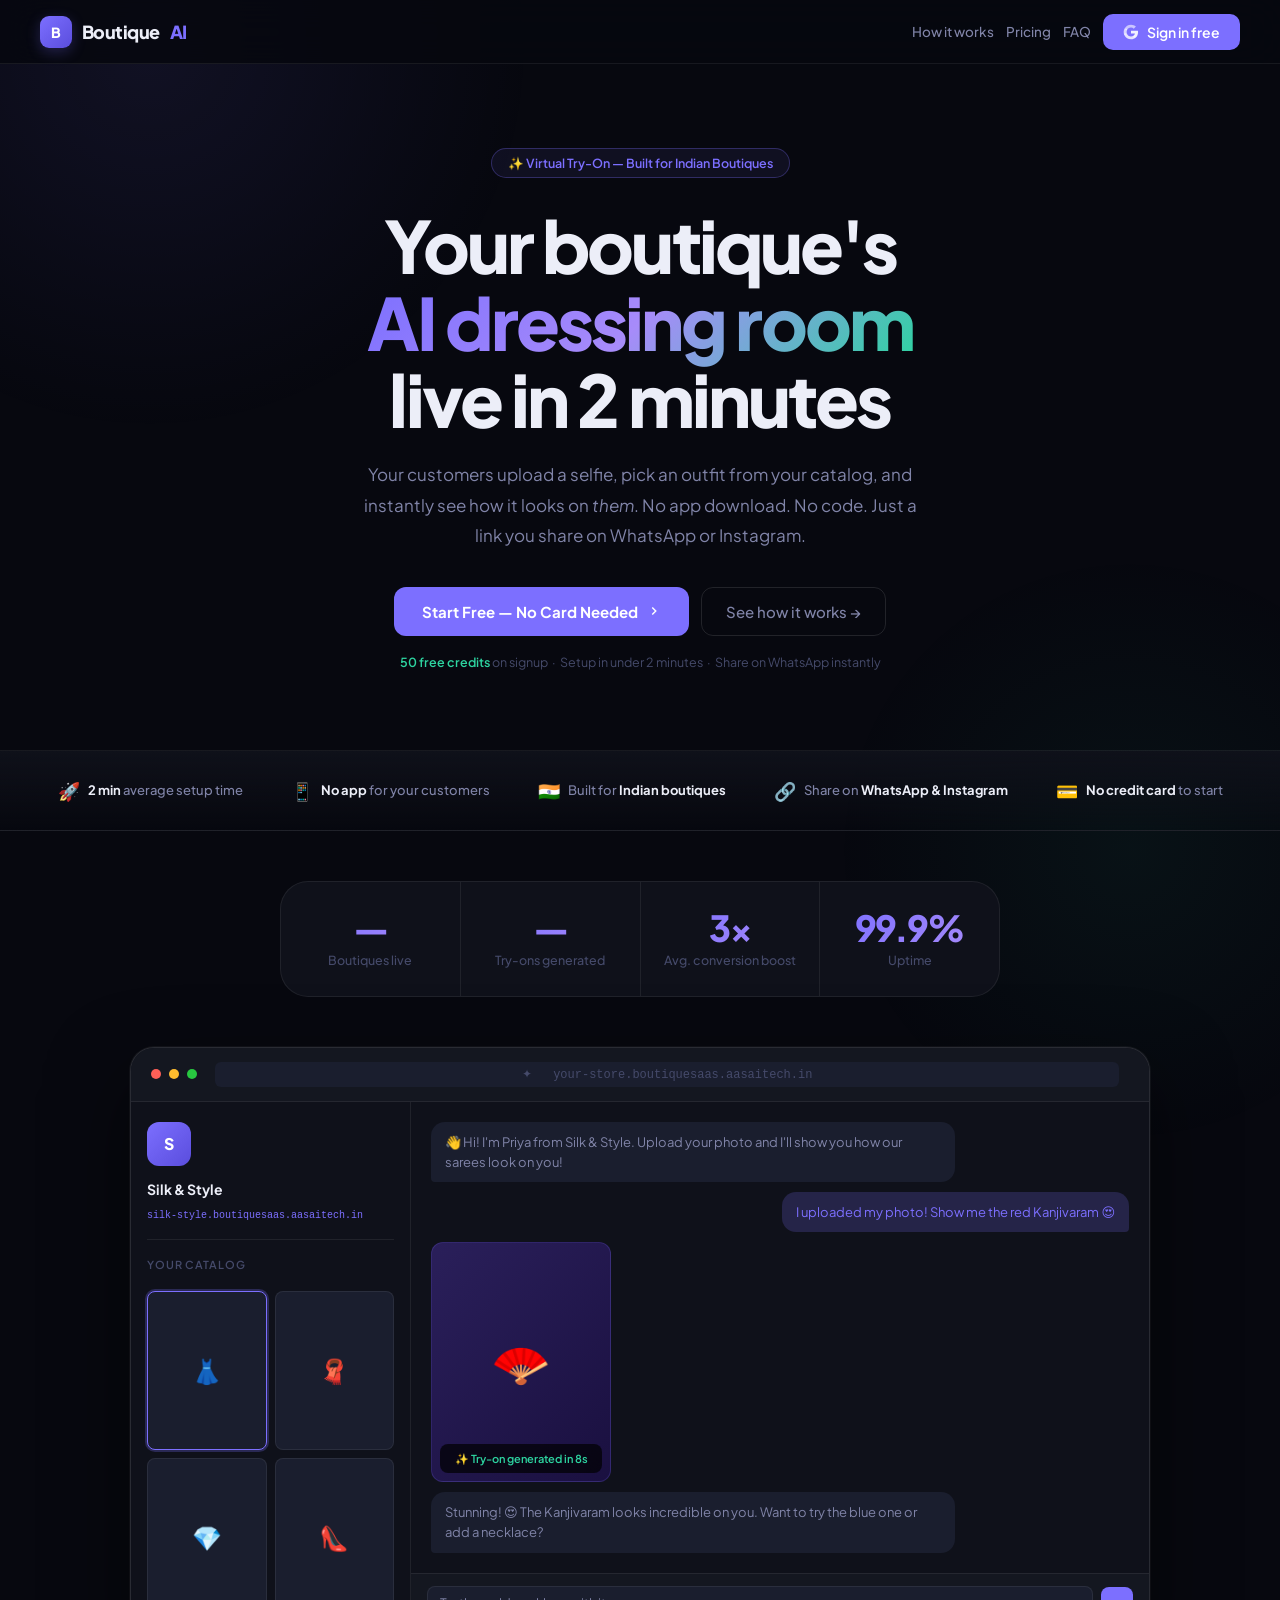
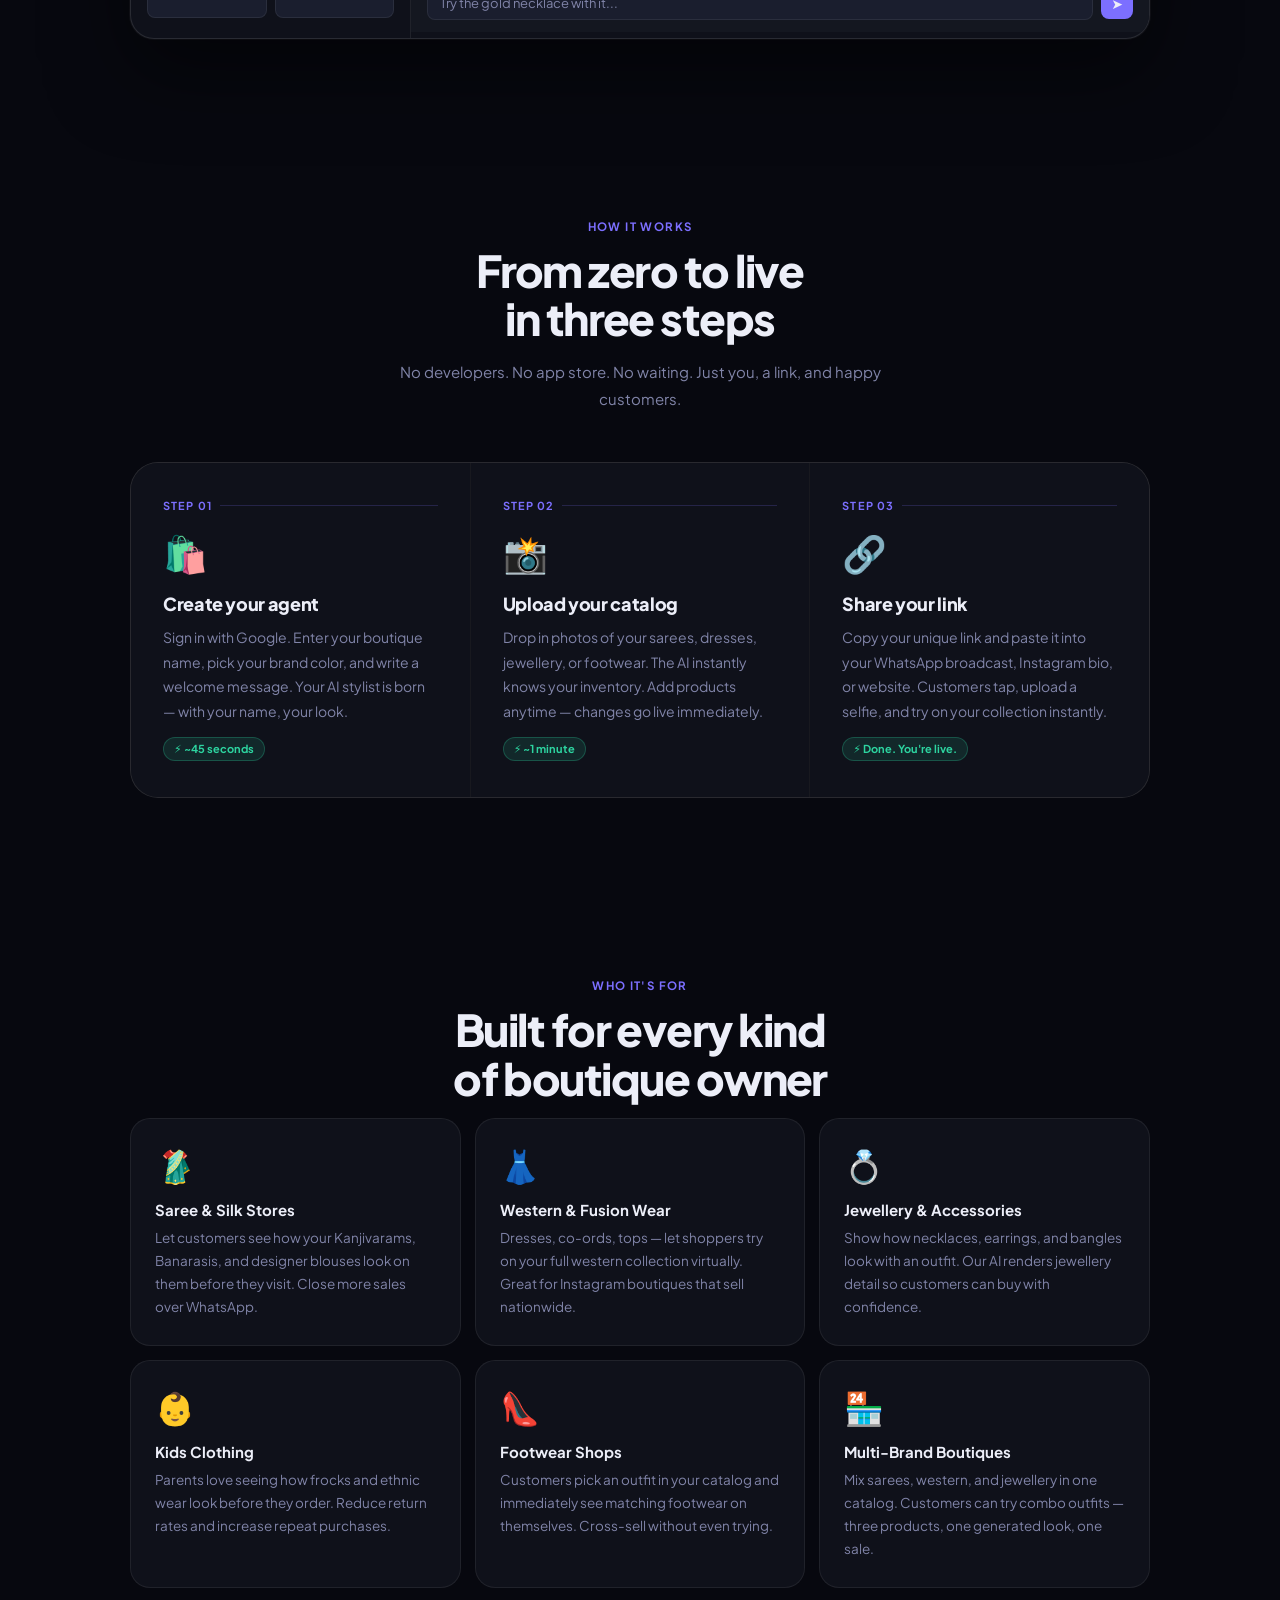
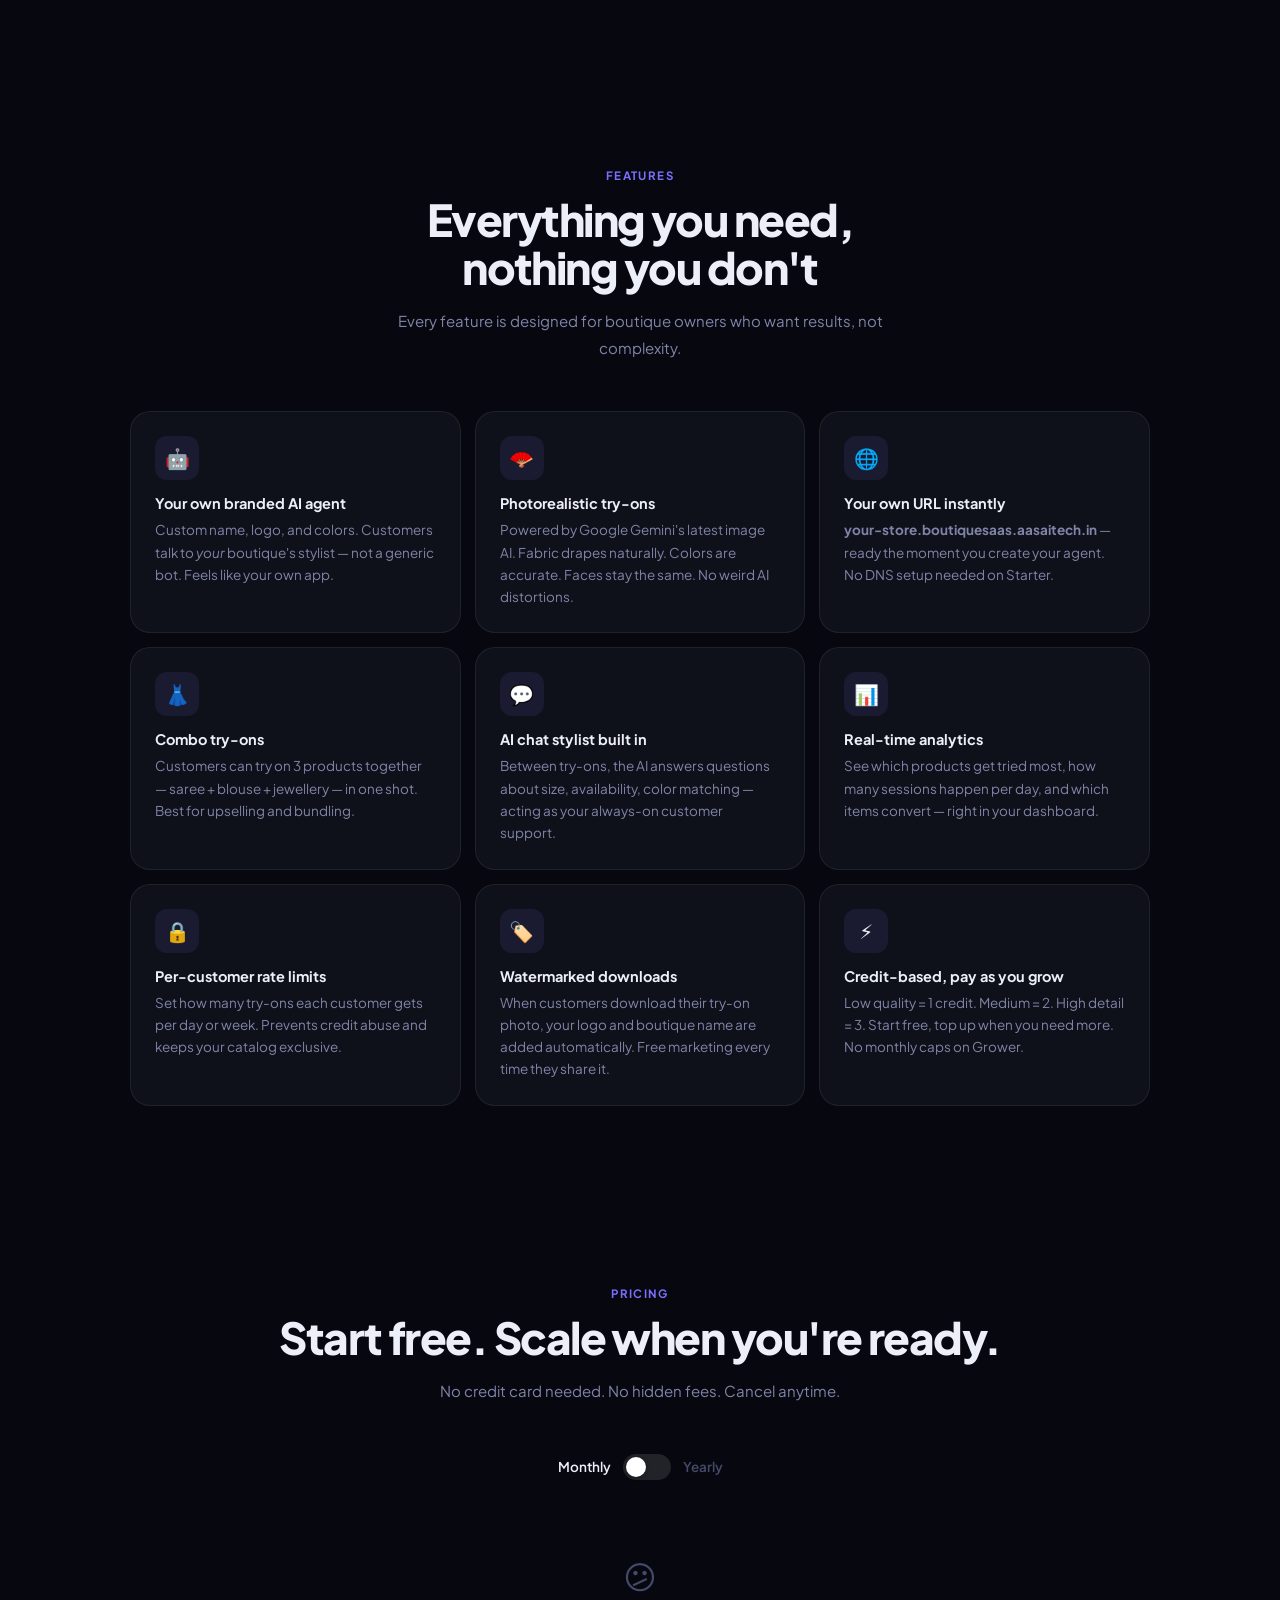
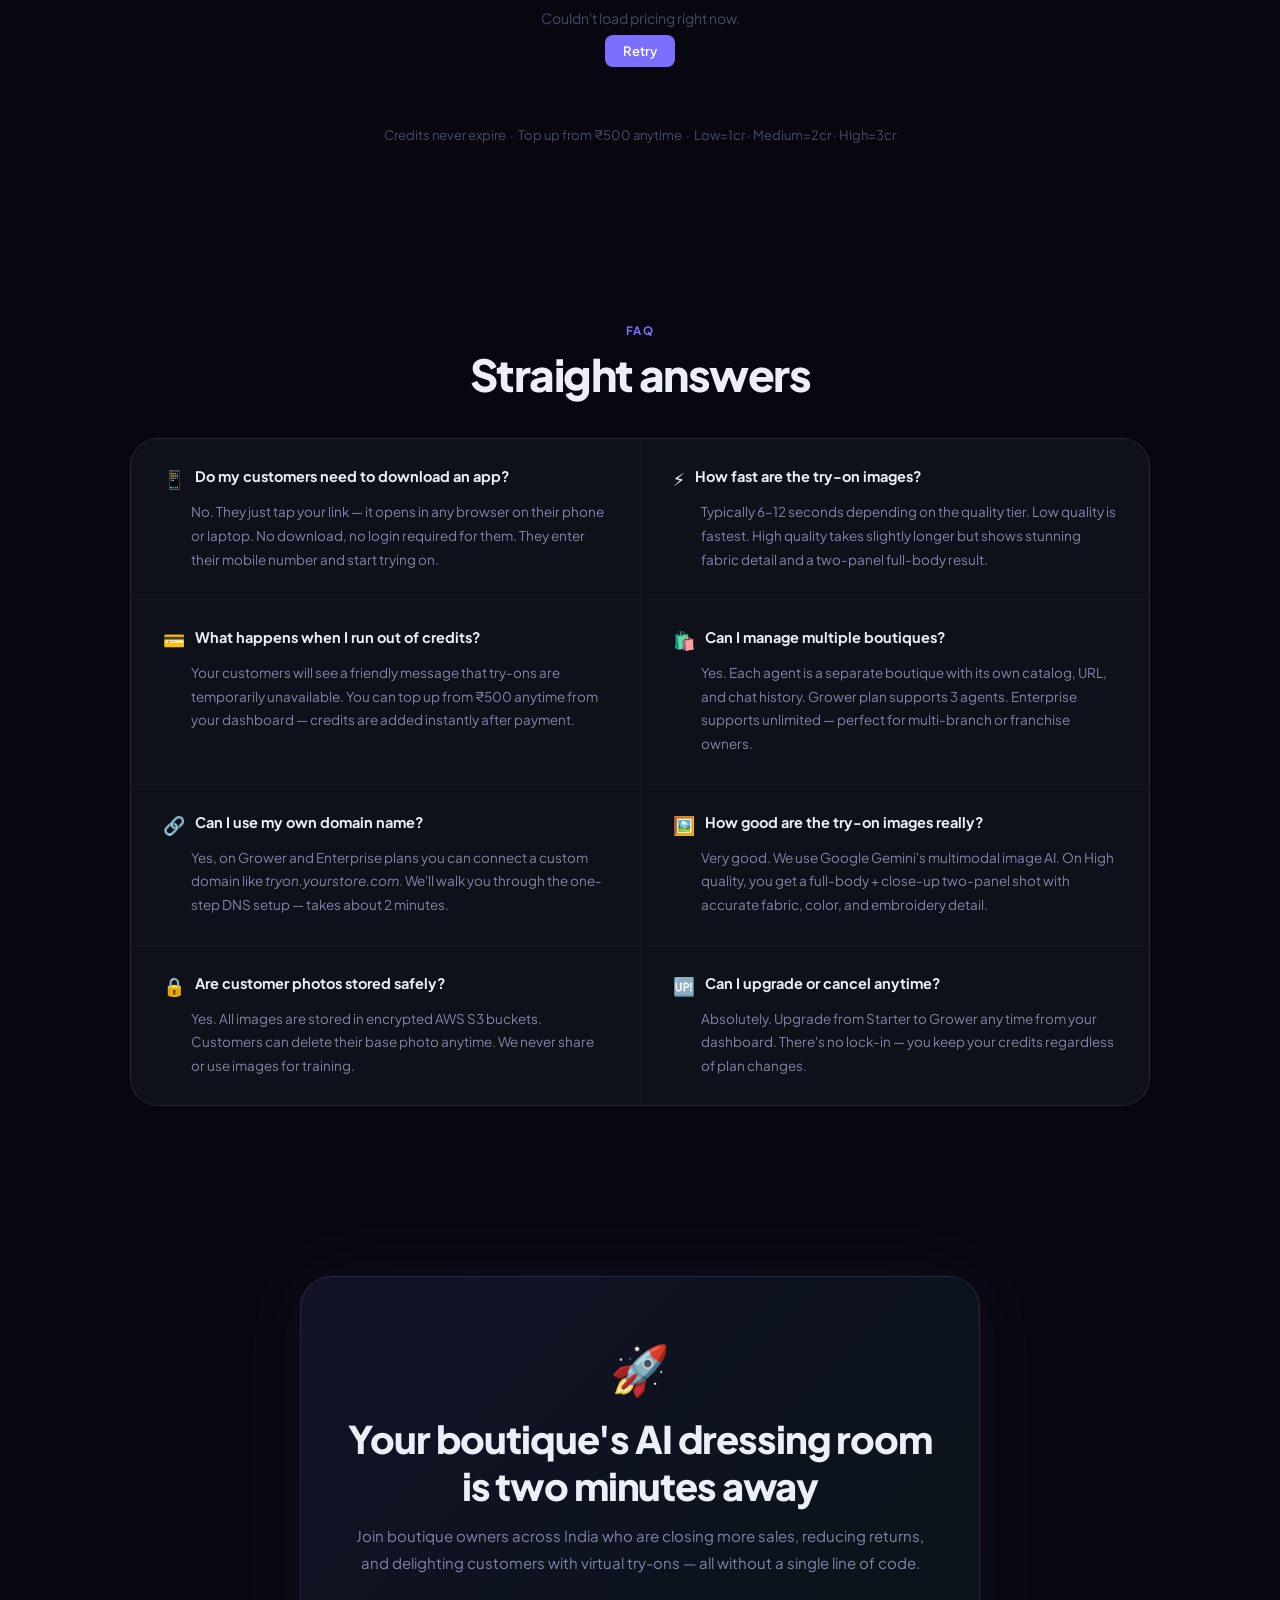
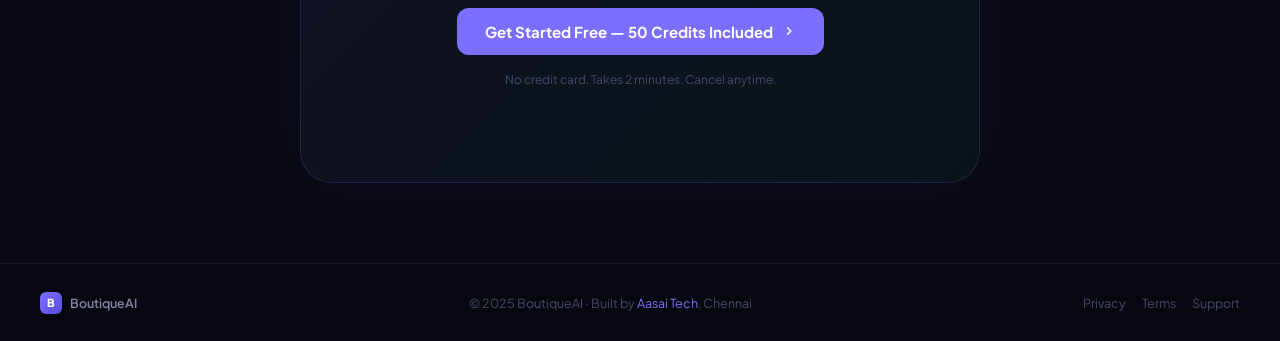
==== commit b13d2540: "Update account.html" ====
--- a/account.html
+++ b/account.html
@@ -237,7 +237,7 @@
         <div class="card">
           <div class="card-header">
             <div class="card-title"><span class="card-icon">🌐</span>Custom Domain</div>
-            <span class="badge badge-accent" style="font-size:10px">Grower & Enterprise</span>
+            <span class="badge badge-accent" style="font-size:10px">Small, Medium & Enterprise</span>
           </div>
           <div class="card-body">
             <div style="display:flex;align-items:flex-start;gap:14px;padding:4px 0">
@@ -306,6 +306,16 @@
             <div class="card-title"><span class="card-icon">🧾</span>Payment History</div>
           </div>
           <div class="card-body" id="payment-history-body">
+            <div style="color:var(--text-3);font-size:13px">Loading…</div>
+          </div>
+        </div>
+
+        <!-- Credit purchase history ─────────────────────────── -->
+        <div class="card" id="credit-history-card">
+          <div class="card-header">
+            <div class="card-title"><span class="card-icon">⚡</span>Credit Purchases</div>
+          </div>
+          <div class="card-body" id="credit-history-body">
             <div style="color:var(--text-3);font-size:13px">Loading…</div>
           </div>
         </div>
@@ -621,6 +631,105 @@
   if (e.target === e.currentTarget) closeInvoice()
 })
 
+// ── Credit purchase history ────────────────────────────────────────────────
+function renderCreditPurchaseHistory(transactions) {
+  const body = document.getElementById('credit-history-body')
+  if (!transactions?.length) {
+    body.innerHTML = '<div style="font-size:13px;color:var(--text-3)">No credit purchases yet. <a href="payments.html#credits-section">Top up →</a></div>'
+    return
+  }
+  body.innerHTML = transactions.map(t => `
+    <div class="payment-row">
+      <div style="flex:1;min-width:0">
+        <div style="display:flex;align-items:center;gap:8px;margin-bottom:3px">
+          <span class="payment-plan-badge" style="background:rgba(250,204,21,.1);color:#ca8a04">⚡ ${t.label || t.pack_id}</span>
+        </div>
+        <div class="payment-meta">${fmtDate(t.completed_at)} · ₹${(t.price_inr || 0).toLocaleString('en-IN')}</div>
+      </div>
+      <div style="display:flex;align-items:center;gap:8px;flex-shrink:0">
+        <span style="font-family:var(--mono);font-size:13px;font-weight:800;color:var(--accent)">+${(t.credits||0).toLocaleString('en-IN')}</span>
+        <span class="badge badge-green">paid</span>
+        <button class="btn btn-secondary btn-sm" style="padding:4px 10px;font-size:11px" onclick="openCreditInvoice('${t._id}')">🧾 Invoice</button>
+      </div>
+    </div>
+  `).join('')
+}
+
+async function loadCreditPurchases() {
+  try {
+    const data = await apiFetch('/credits/balance')
+    renderCreditPurchaseHistory(data.transactions || [])
+  } catch {
+    const body = document.getElementById('credit-history-body')
+    if (body) body.innerHTML = '<div style="font-size:13px;color:var(--text-3)">Could not load credit purchases.</div>'
+  }
+}
+
+// ── Credit Invoice ─────────────────────────────────────────────────────────
+async function openCreditInvoice(txId) {
+  try {
+    const inv = await apiFetch(`/credits/invoice/${txId}`)
+    if (inv.error) { toast(inv.error, 'error'); return }
+
+    const gstRow = inv.gst_amount > 0
+      ? `<div class="inv-row"><span>Base Amount</span><span>₹${inv.base_amount.toLocaleString('en-IN')}</span></div>
+         <div class="inv-row"><span>GST (${inv.gst_rate}%)</span><span>₹${inv.gst_amount.toLocaleString('en-IN')}</span></div>`
+      : ''
+    const custGst = inv.customer?.gstin
+      ? `<div style="font-size:12px;margin-top:2px;color:#555">GSTIN: ${inv.customer.gstin}</div>`
+      : ''
+
+    document.getElementById('invoice-content').innerHTML = `
+      <div style="display:flex;justify-content:space-between;align-items:flex-start;margin-bottom:4px">
+        <div>
+          <div class="inv-logo">BoutiqueAI</div>
+          <div style="font-size:11px;color:#666">${inv.seller?.address || ''}</div>
+          <div style="font-size:11px;color:#666">${inv.seller?.email || ''}</div>
+        </div>
+        <div style="text-align:right">
+          <div style="font-size:11px;font-weight:700;color:#888;letter-spacing:.06em">TAX INVOICE</div>
+          <div style="font-size:15px;font-weight:800;font-family:monospace">${inv.invoice_number}</div>
+          <div style="font-size:11px;color:#666">${fmtDate(inv.invoice_date)}</div>
+        </div>
+      </div>
+      <div class="inv-divider"></div>
+      <div style="display:grid;grid-template-columns:1fr 1fr;gap:16px;margin-bottom:4px">
+        <div>
+          <div style="font-size:10px;font-weight:700;color:#888;letter-spacing:.07em;margin-bottom:4px">BILLED TO</div>
+          <div style="font-weight:700">${inv.customer?.business_name || inv.customer?.name || ''}</div>
+          <div style="font-size:12px;color:#555">${inv.customer?.email || ''}</div>
+          ${custGst}
+          ${inv.customer?.address ? `<div style="font-size:12px;color:#555;margin-top:2px">${inv.customer.address}</div>` : ''}
+        </div>
+        <div>
+          <div style="font-size:10px;font-weight:700;color:#888;letter-spacing:.07em;margin-bottom:4px">PAYMENT INFO</div>
+          <div style="font-size:12px;color:#555">Payment ID</div>
+          <div style="font-size:11px;font-family:monospace;word-break:break-all">${inv.payment_id || '—'}</div>
+        </div>
+      </div>
+      <div class="inv-divider"></div>
+      <div style="background:#f9fafb;border-radius:8px;padding:12px;margin-bottom:4px">
+        <div style="display:flex;justify-content:space-between;font-size:11px;font-weight:700;color:#888;margin-bottom:8px;text-transform:uppercase;letter-spacing:.07em">
+          <span>Description</span><span>Amount</span>
+        </div>
+        <div class="inv-row">
+          <span style="font-weight:600">⚡ ${inv.label} — Try-On Credits</span>
+          <span>₹${(inv.amount_inr || 0).toLocaleString('en-IN')}</span>
+        </div>
+        <div style="font-size:11px;color:#888;margin-top:4px">${(inv.credits || 0).toLocaleString('en-IN')} credits added to your account</div>
+      </div>
+      <div class="inv-divider"></div>
+      ${gstRow}
+      <div class="inv-row total"><span>Total</span><span>₹${(inv.amount_inr || 0).toLocaleString('en-IN')}</span></div>
+      <div class="inv-divider"></div>
+      <div style="display:flex;gap:10px;margin-top:4px">
+        <button onclick="window.print()" class="btn btn-primary btn-sm" style="background:#111;border-color:#111">🖨️ Print / Save PDF</button>
+        <button onclick="closeInvoice()" class="btn btn-secondary btn-sm">Close</button>
+      </div>`
+    document.getElementById('invoice-modal').classList.add('open')
+  } catch(e) { toast(e.message, 'error') }
+}
+
 // ── Payment history ────────────────────────────────────────────────────────
 function renderPaymentHistory(payments) {
   const body = document.getElementById('payment-history-body')
@@ -628,7 +737,10 @@
     body.innerHTML = '<div style="font-size:13px;color:var(--text-3)">No payments yet. <a href="payments.html">Browse plans →</a></div>'
     return
   }
-  const icons = { starter: '🌱', grower: '🌿', enterprise: '🏢' }
+  const icons = {
+    free: '🆓', small: '🌱', medium: '🌿', enterprise: '🏢',
+    starter: '🆓', grower: '🌱',   // backward compat
+  }
   body.innerHTML = payments.map(p => `
     <div class="payment-row">
       <div style="flex:1;min-width:0">
@@ -659,11 +771,15 @@
     ])
     const user = data.user || data
     const planMeta = {
-      starter:    { icon: '🌱', label: '🌱 Starter',    price: 'Free — top up credits anytime' },
-      grower:     { icon: '🌿', label: '🌿 Grower',     price: '₹999 / month' },
-      enterprise: { icon: '🏢', label: '🏢 Enterprise', price: '₹4,999 / month' },
+      free:       { icon: '🆓', label: '🆓 Free',       price: 'Free — 50 credits first month' },
+      small:      { icon: '🌱', label: '🌱 Small',      price: '₹1,999 / month' },
+      medium:     { icon: '🌿', label: '🌿 Medium',     price: '₹3,499 / month' },
+      enterprise: { icon: '🏢', label: '🏢 Enterprise', price: '₹10,999 / month' },
+      // backward compat — old users still on these plan names
+      starter:    { icon: '🆓', label: '🆓 Free',       price: 'Free — 50 credits first month' },
+      grower:     { icon: '🌱', label: '🌱 Small',      price: '₹1,999 / month' },
     }
-    const pm = planMeta[user.plan] || planMeta.starter
+    const pm = planMeta[user.plan] || planMeta.free
 
     // Profile
     const av = document.getElementById('profile-avatar')
@@ -747,7 +863,7 @@
 ;(async () => {
   const nav = await renderNav('account')
   if (!nav) return
-  await Promise.all([loadAccount(), loadPayments(), loadTickets()])
+  await Promise.all([loadAccount(), loadPayments(), loadCreditPurchases(), loadTickets()])
   document.getElementById('page-content').style.display = 'block'
 })()
 </script>
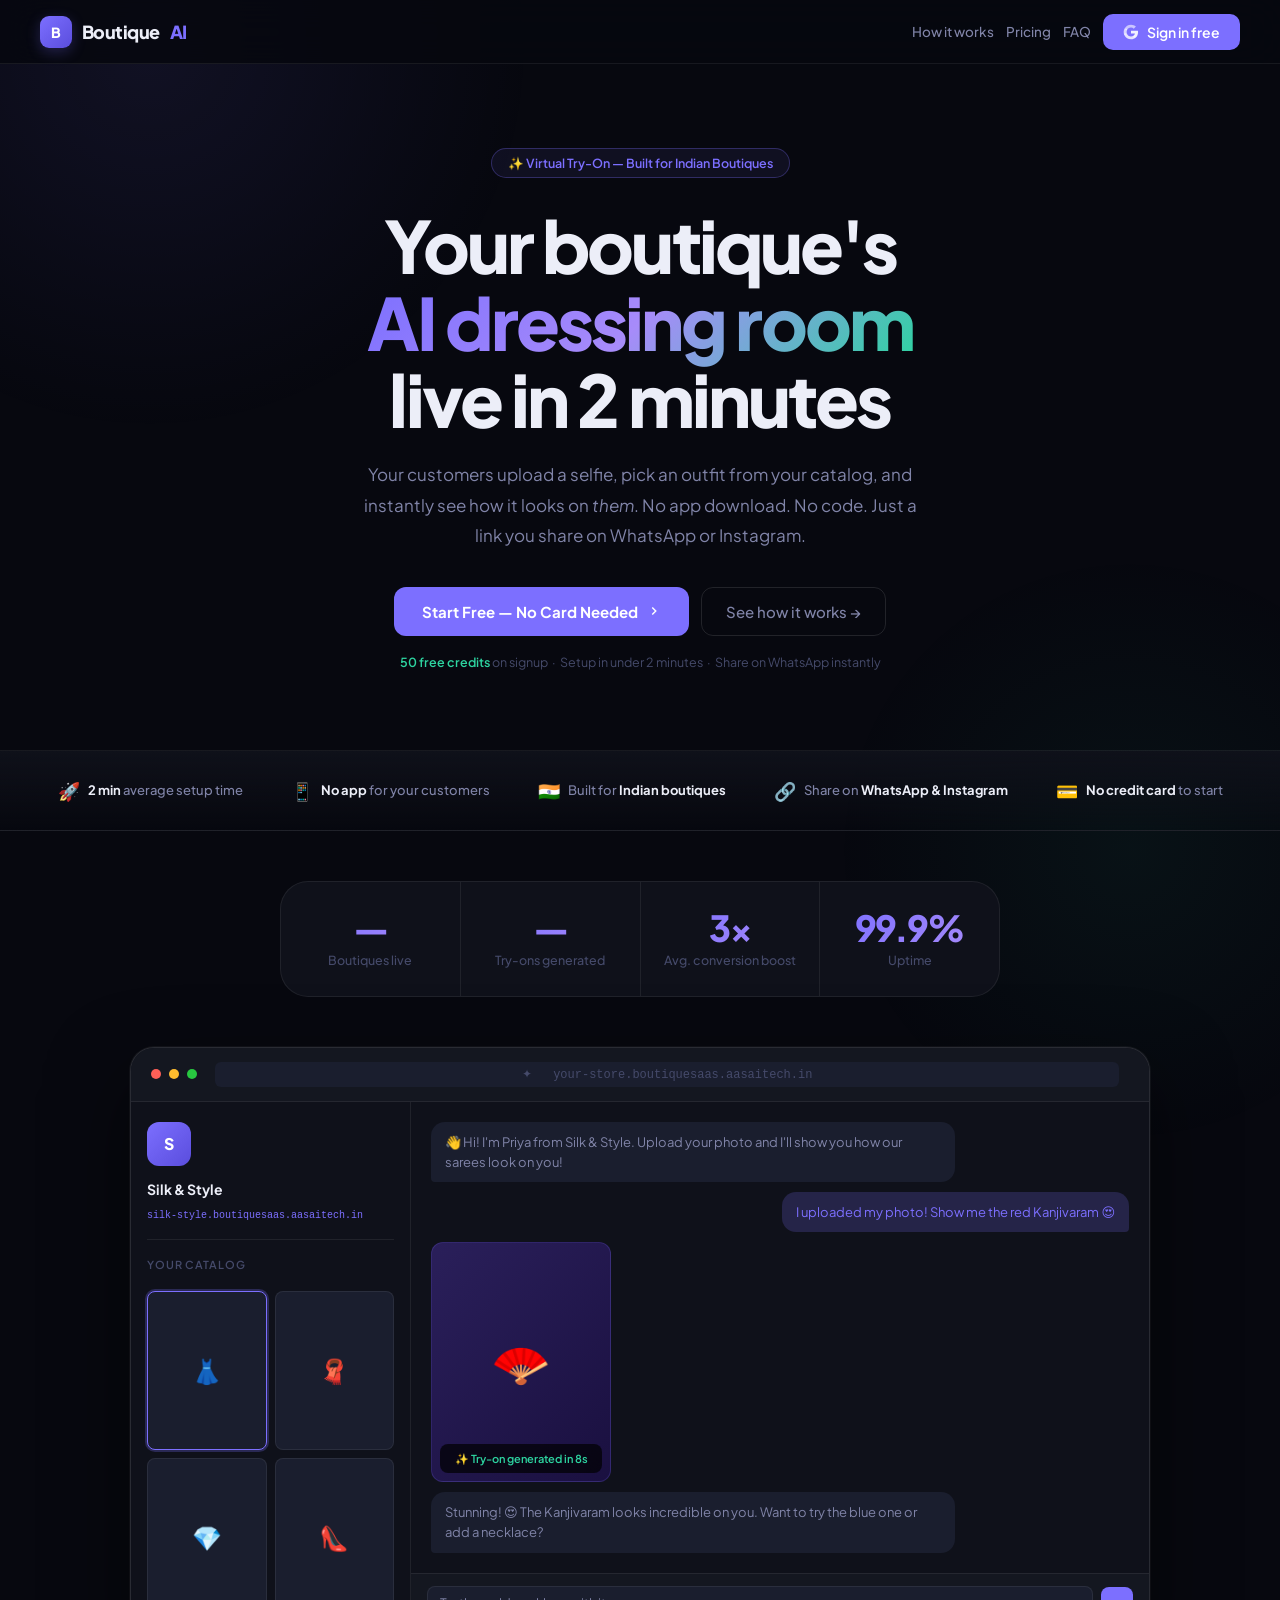
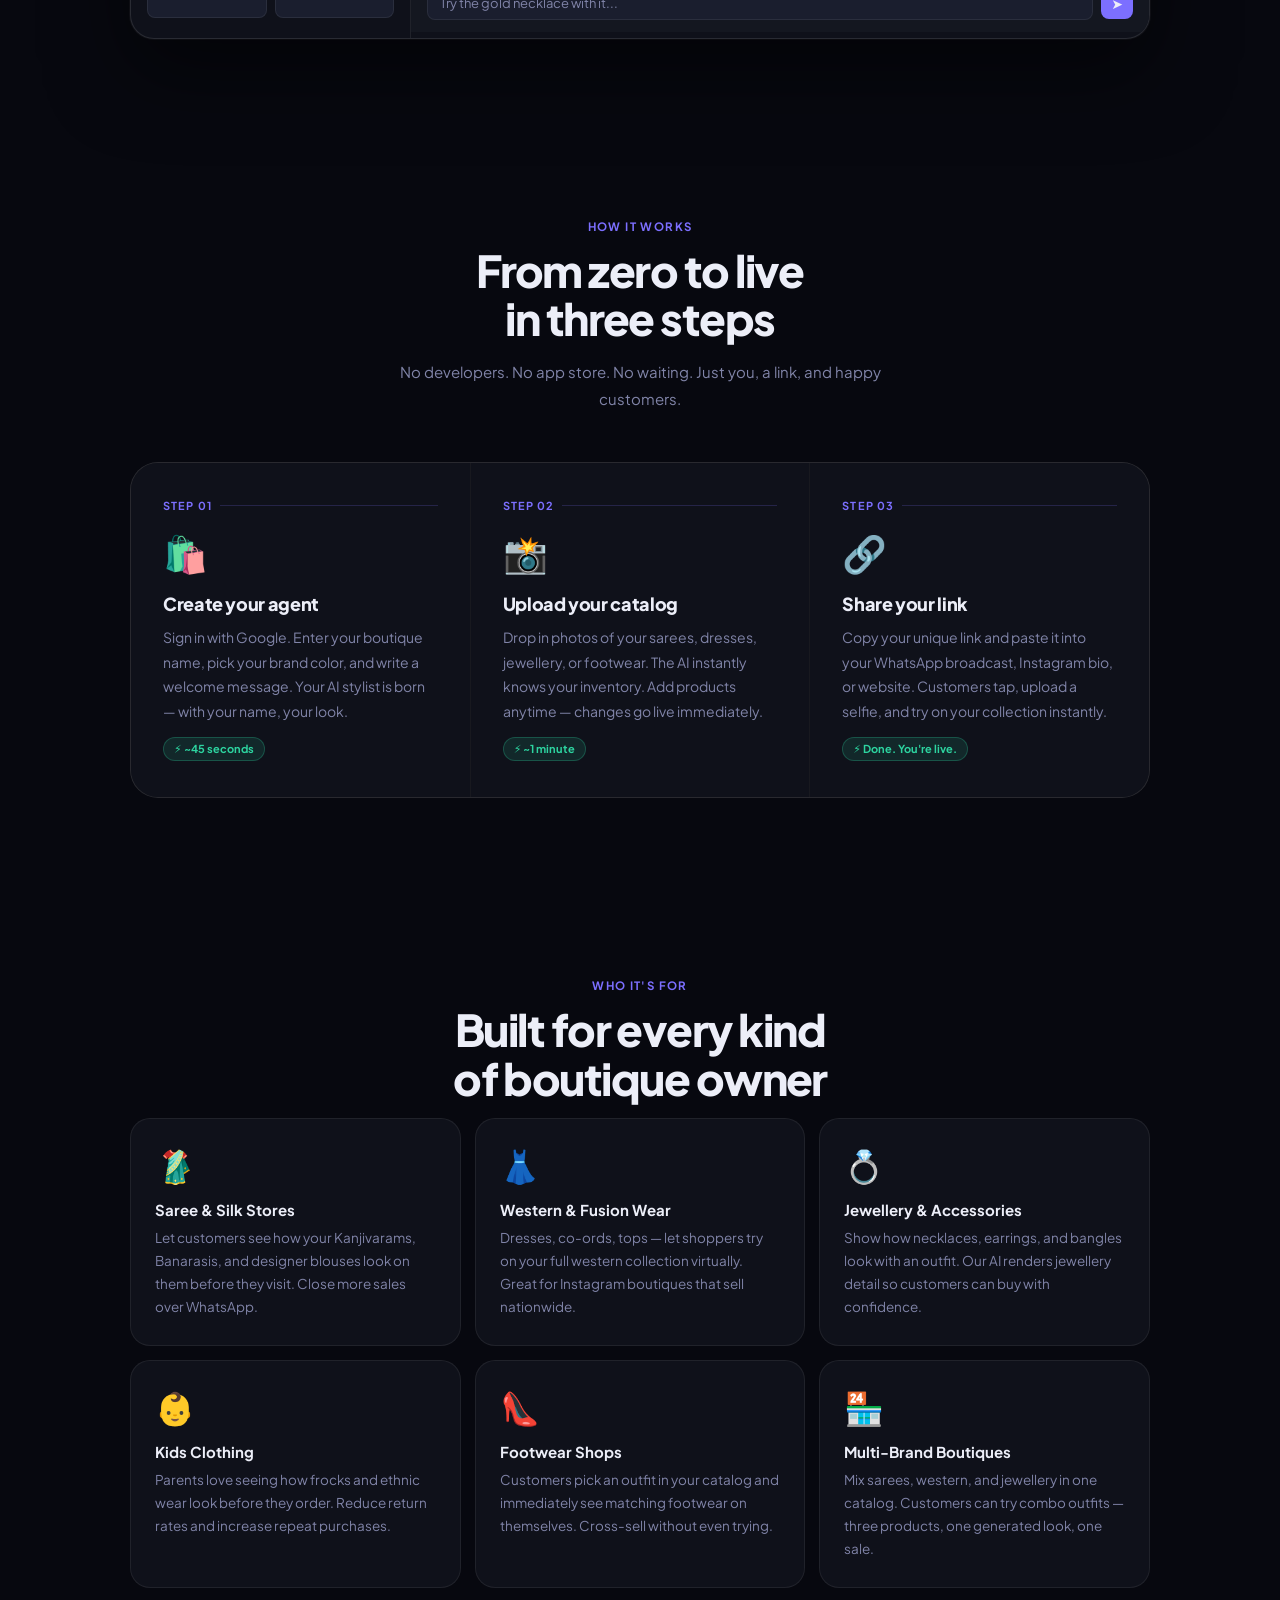
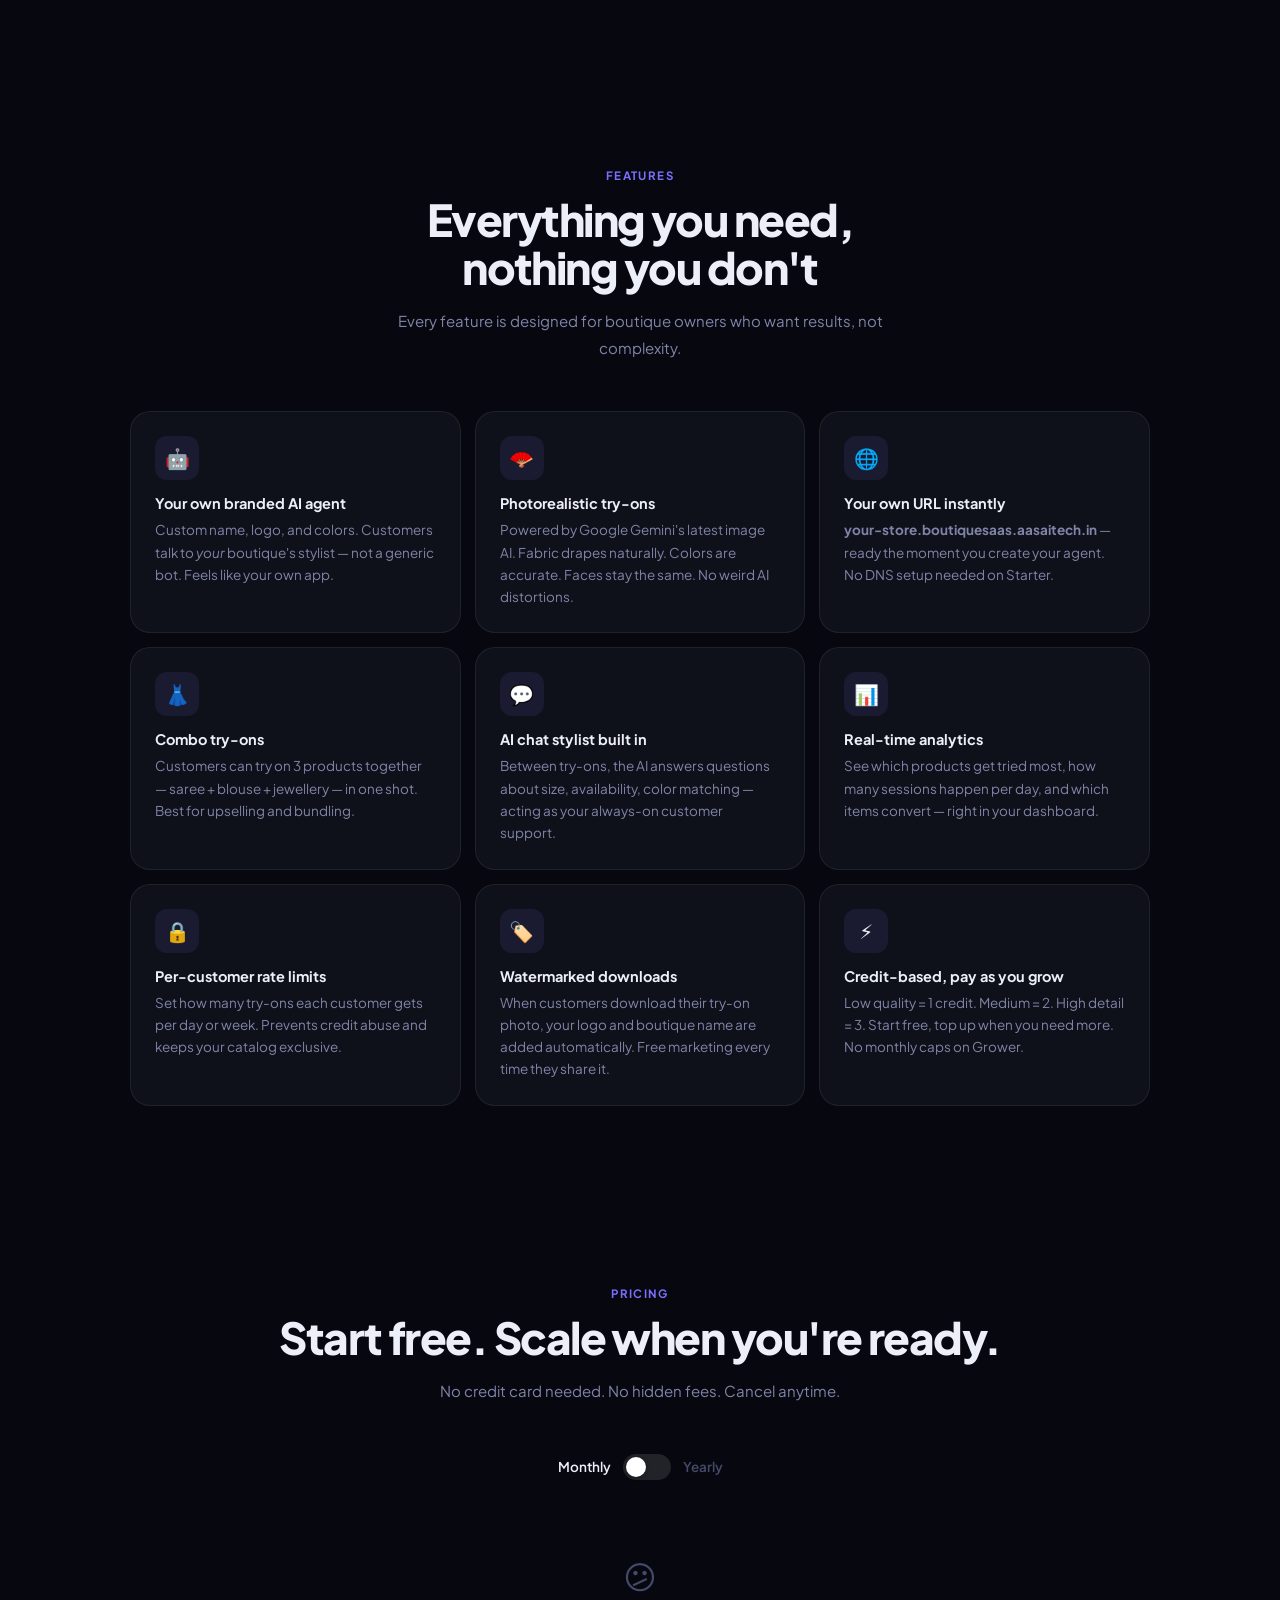
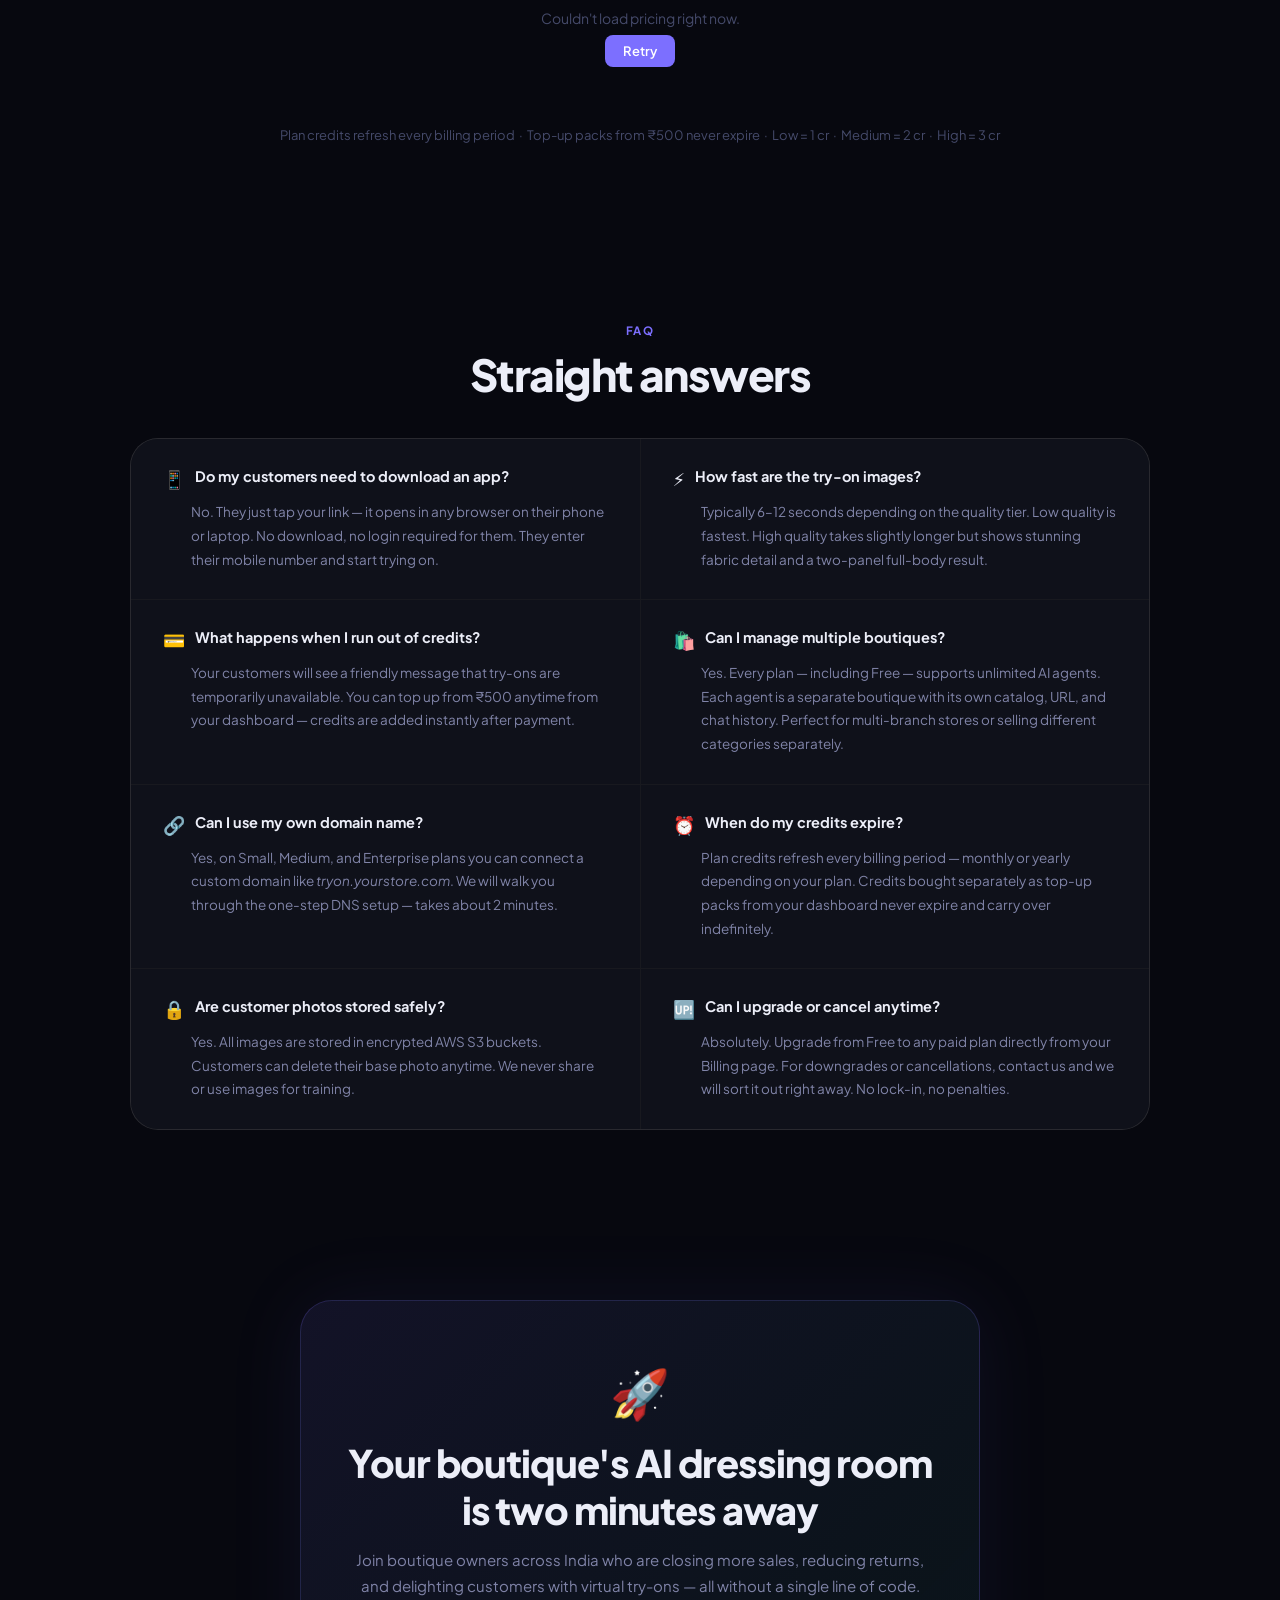
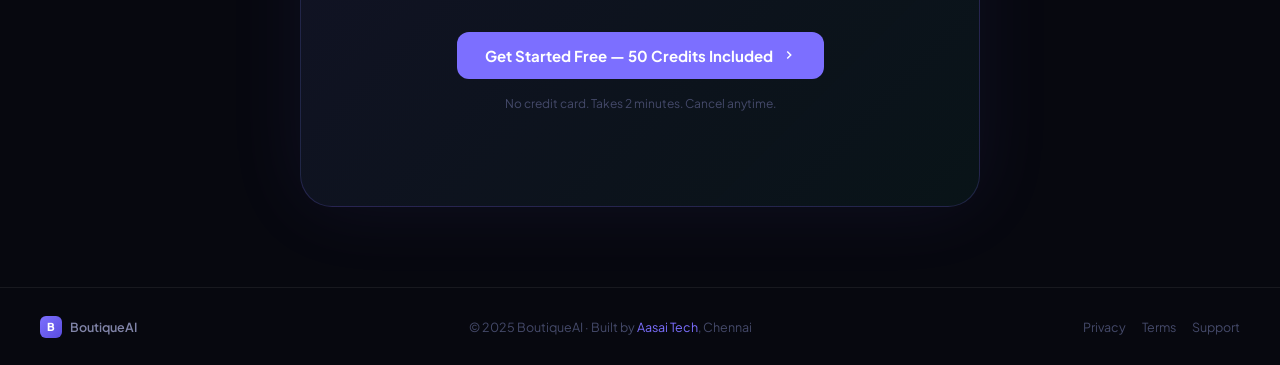
==== commit a96730f1: "Update account.html" ====
--- a/account.html
+++ b/account.html
@@ -738,8 +738,9 @@
     return
   }
   const icons = {
-    free: '🆓', small: '🌱', medium: '🌿', enterprise: '🏢',
-    starter: '🆓', grower: '🌱',   // backward compat
+    free: '🆓', standard: '⚡', pro: '🚀', studio: '🎬',
+    // backward compat
+    small: '🌱', medium: '🌿', enterprise: '🏢', starter: '🆓', grower: '🌱',
   }
   body.innerHTML = payments.map(p => `
     <div class="payment-row">
@@ -771,13 +772,16 @@
     ])
     const user = data.user || data
     const planMeta = {
-      free:       { icon: '🆓', label: '🆓 Free',       price: 'Free — 50 credits first month' },
-      small:      { icon: '🌱', label: '🌱 Small',      price: '₹1,999 / month' },
-      medium:     { icon: '🌿', label: '🌿 Medium',     price: '₹3,499 / month' },
-      enterprise: { icon: '🏢', label: '🏢 Enterprise', price: '₹10,999 / month' },
+      free:     { icon: '🆓', label: '🆓 Free',           price: 'Free — 50 credits first month' },
+      standard: { icon: '⚡', label: '⚡ Standard',       price: '₹2,499 / month' },
+      pro:      { icon: '🚀', label: '🚀 Pro Store',      price: '₹7,499 / month' },
+      studio:   { icon: '🎬', label: '🎬 Studio Premium', price: '₹24,999 / month' },
       // backward compat — old users still on these plan names
-      starter:    { icon: '🆓', label: '🆓 Free',       price: 'Free — 50 credits first month' },
-      grower:     { icon: '🌱', label: '🌱 Small',      price: '₹1,999 / month' },
+      starter:    { icon: '🆓', label: '🆓 Free',         price: 'Free — 50 credits first month' },
+      grower:     { icon: '🌱', label: '🌱 Small',        price: '₹1,999 / month' },
+      small:      { icon: '🌱', label: '🌱 Small',        price: '₹1,999 / month' },
+      medium:     { icon: '🌿', label: '🌿 Medium',       price: '₹3,499 / month' },
+      enterprise: { icon: '🏢', label: '🏢 Enterprise',   price: '₹10,999 / month' },
     }
     const pm = planMeta[user.plan] || planMeta.free
 
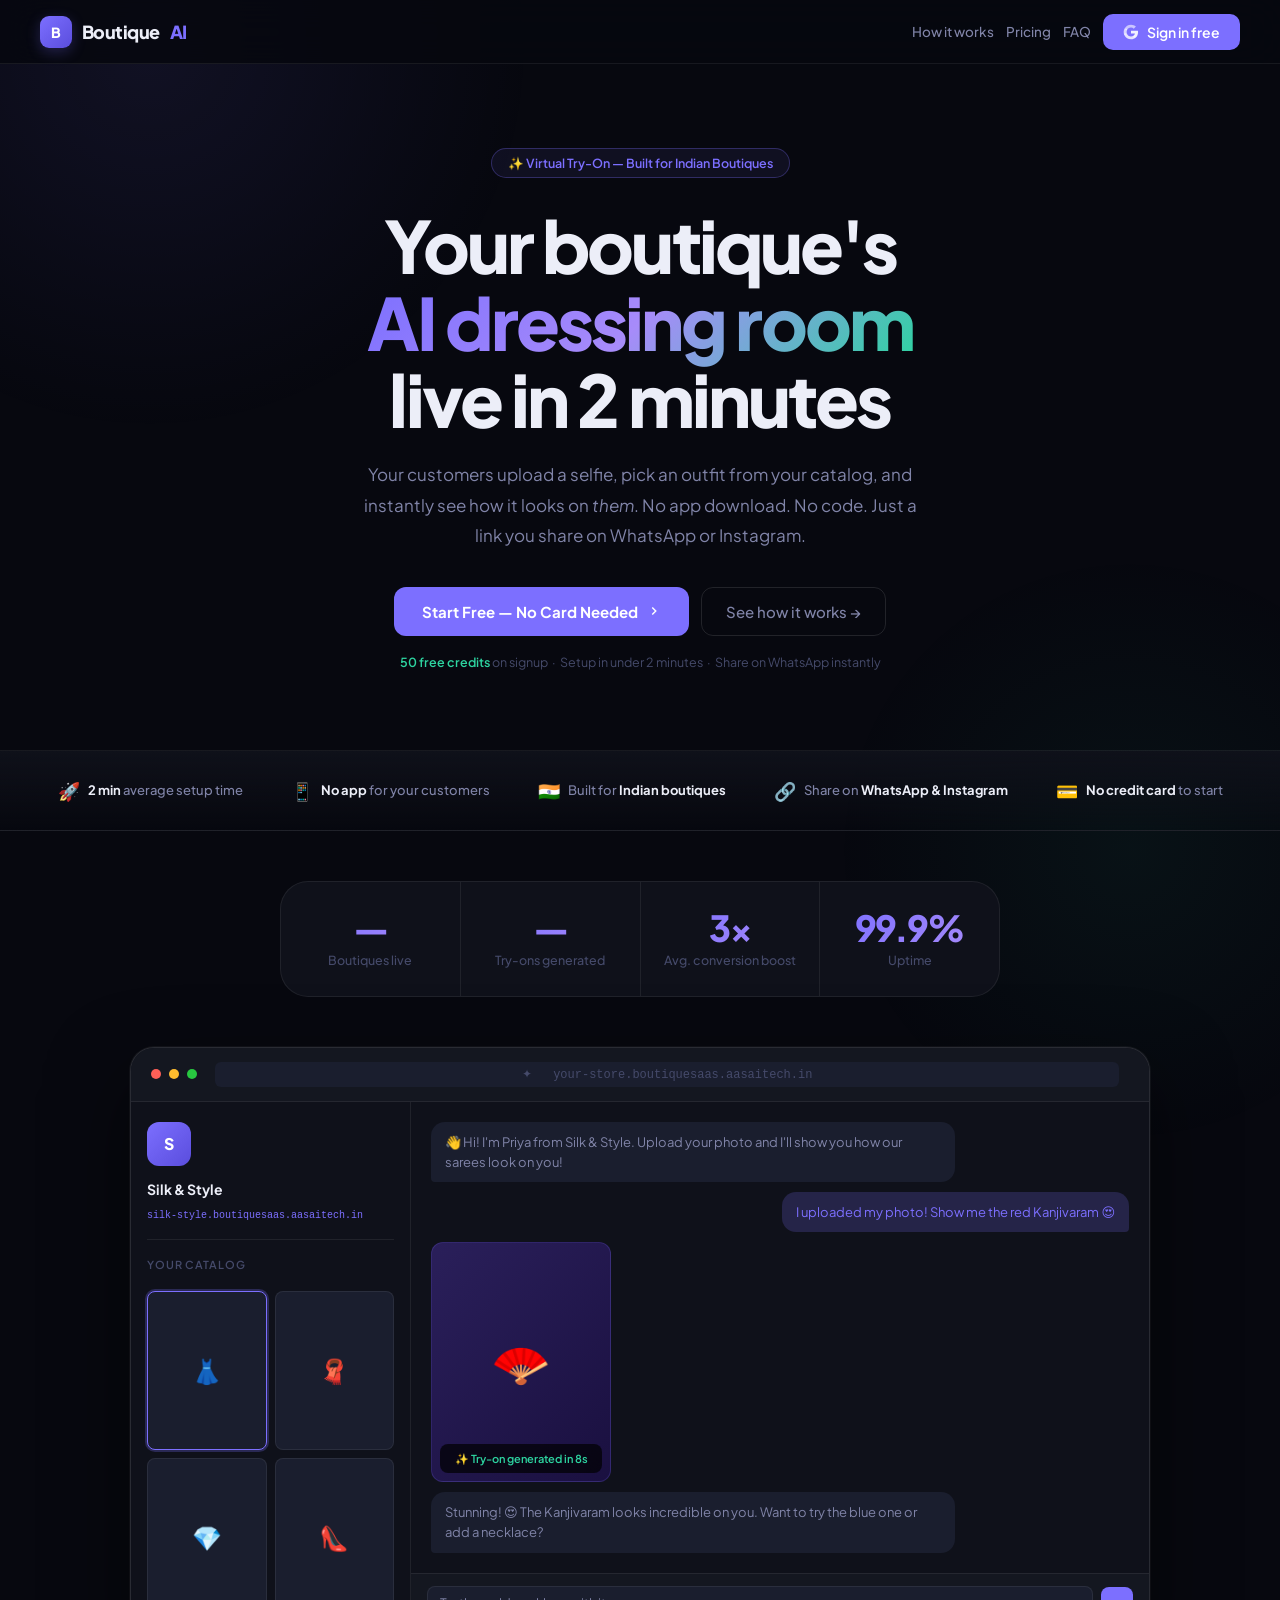
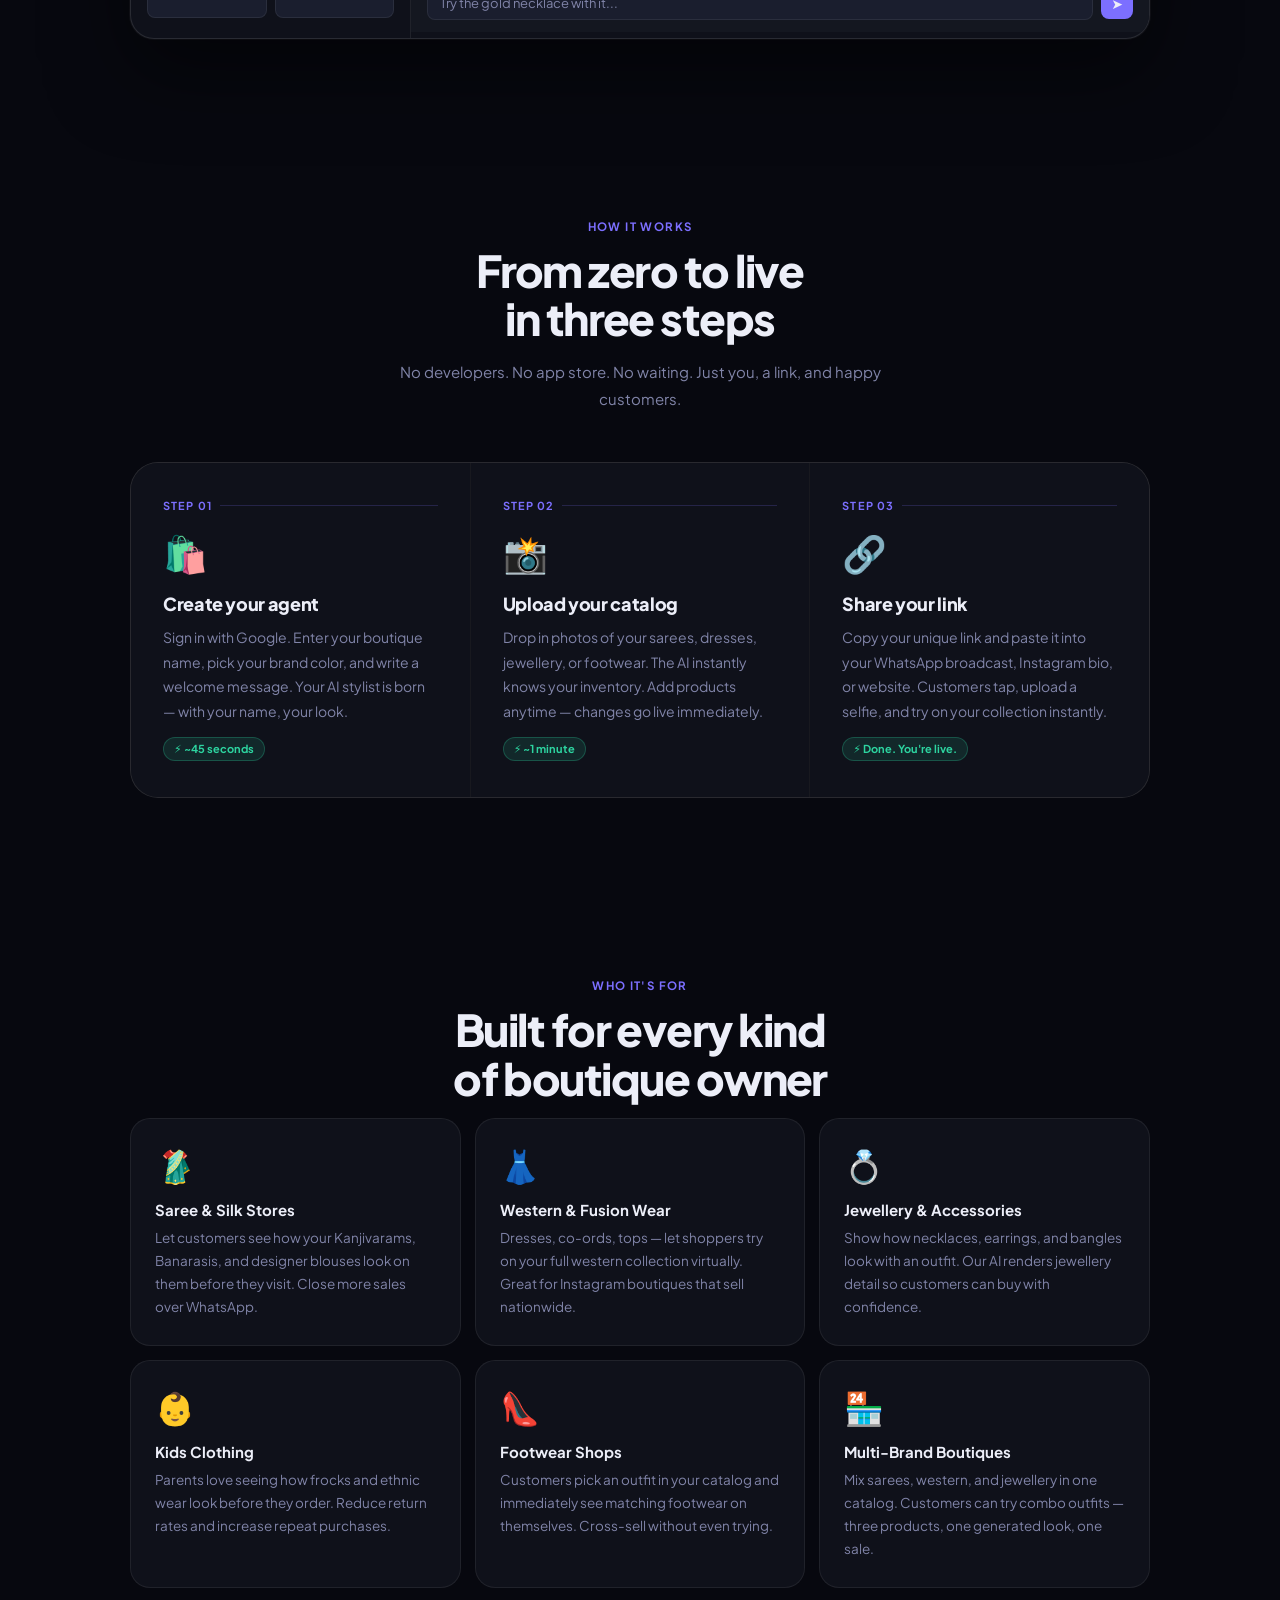
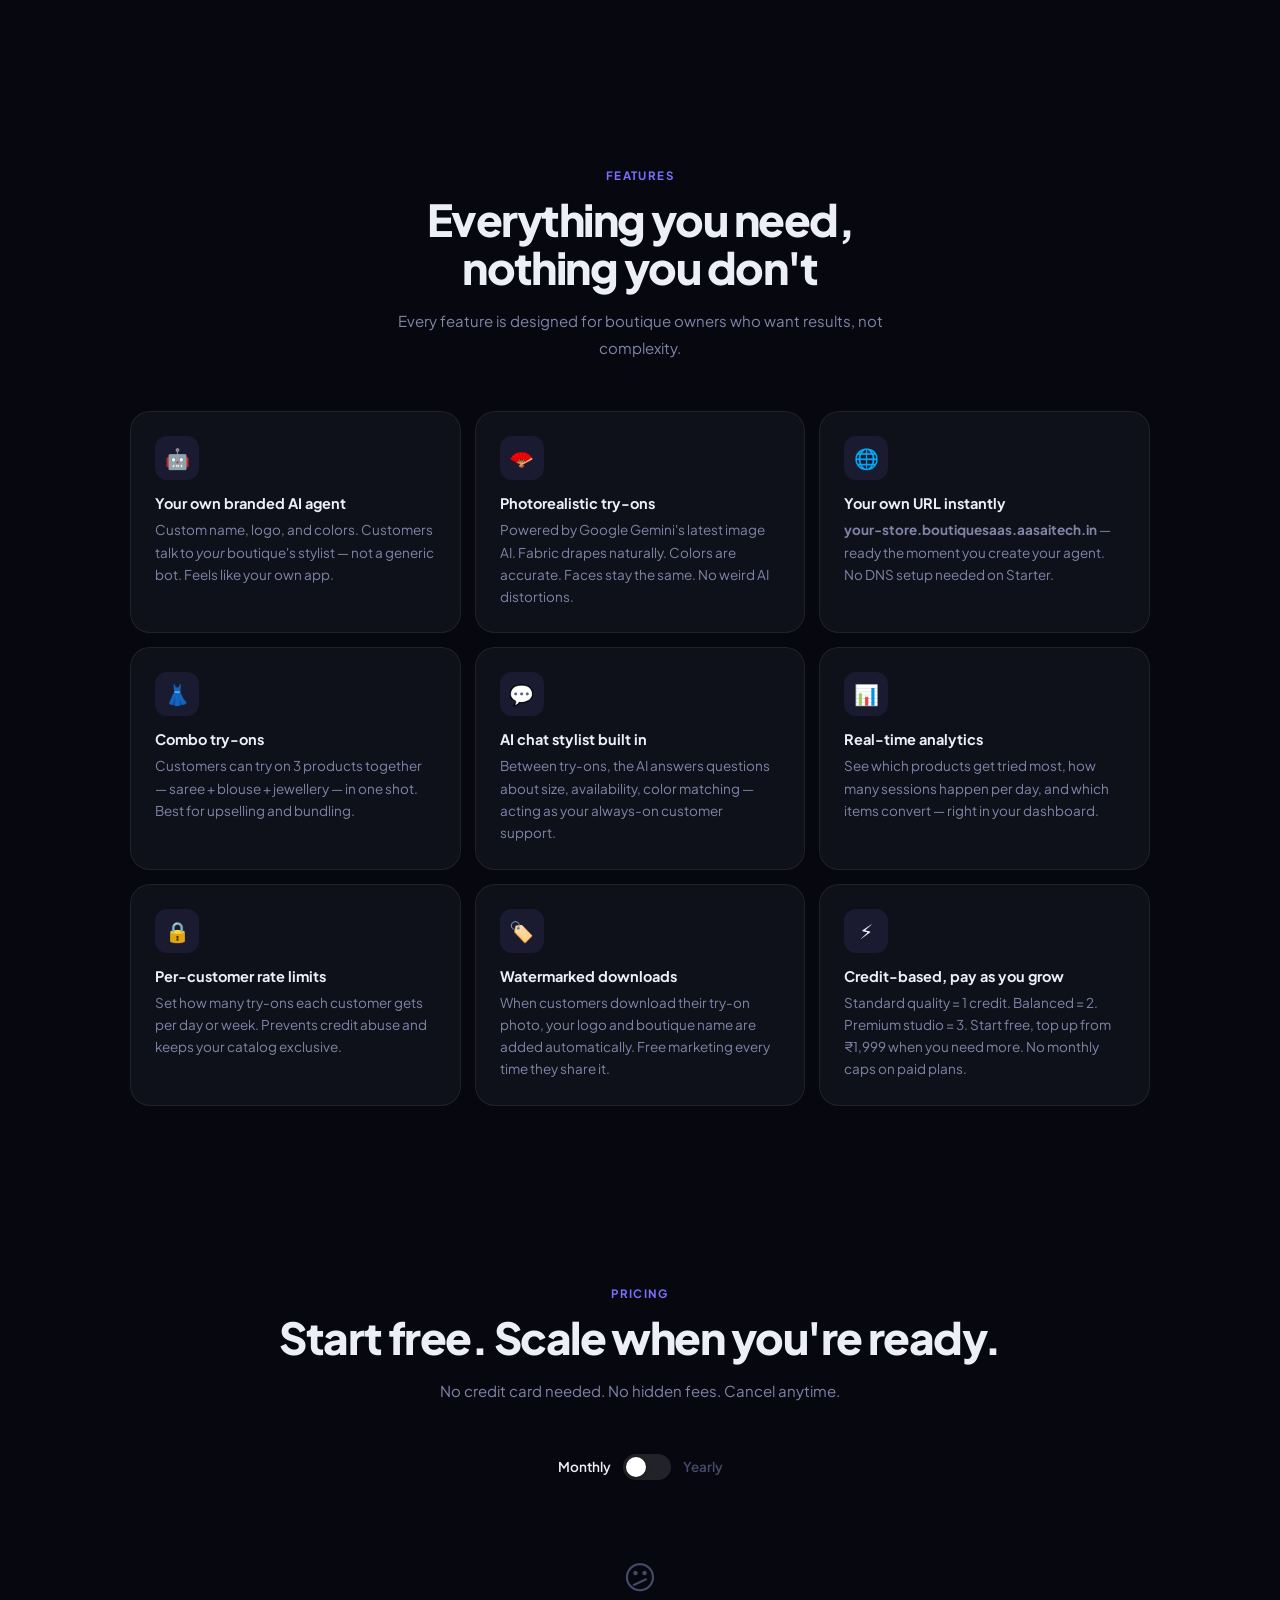
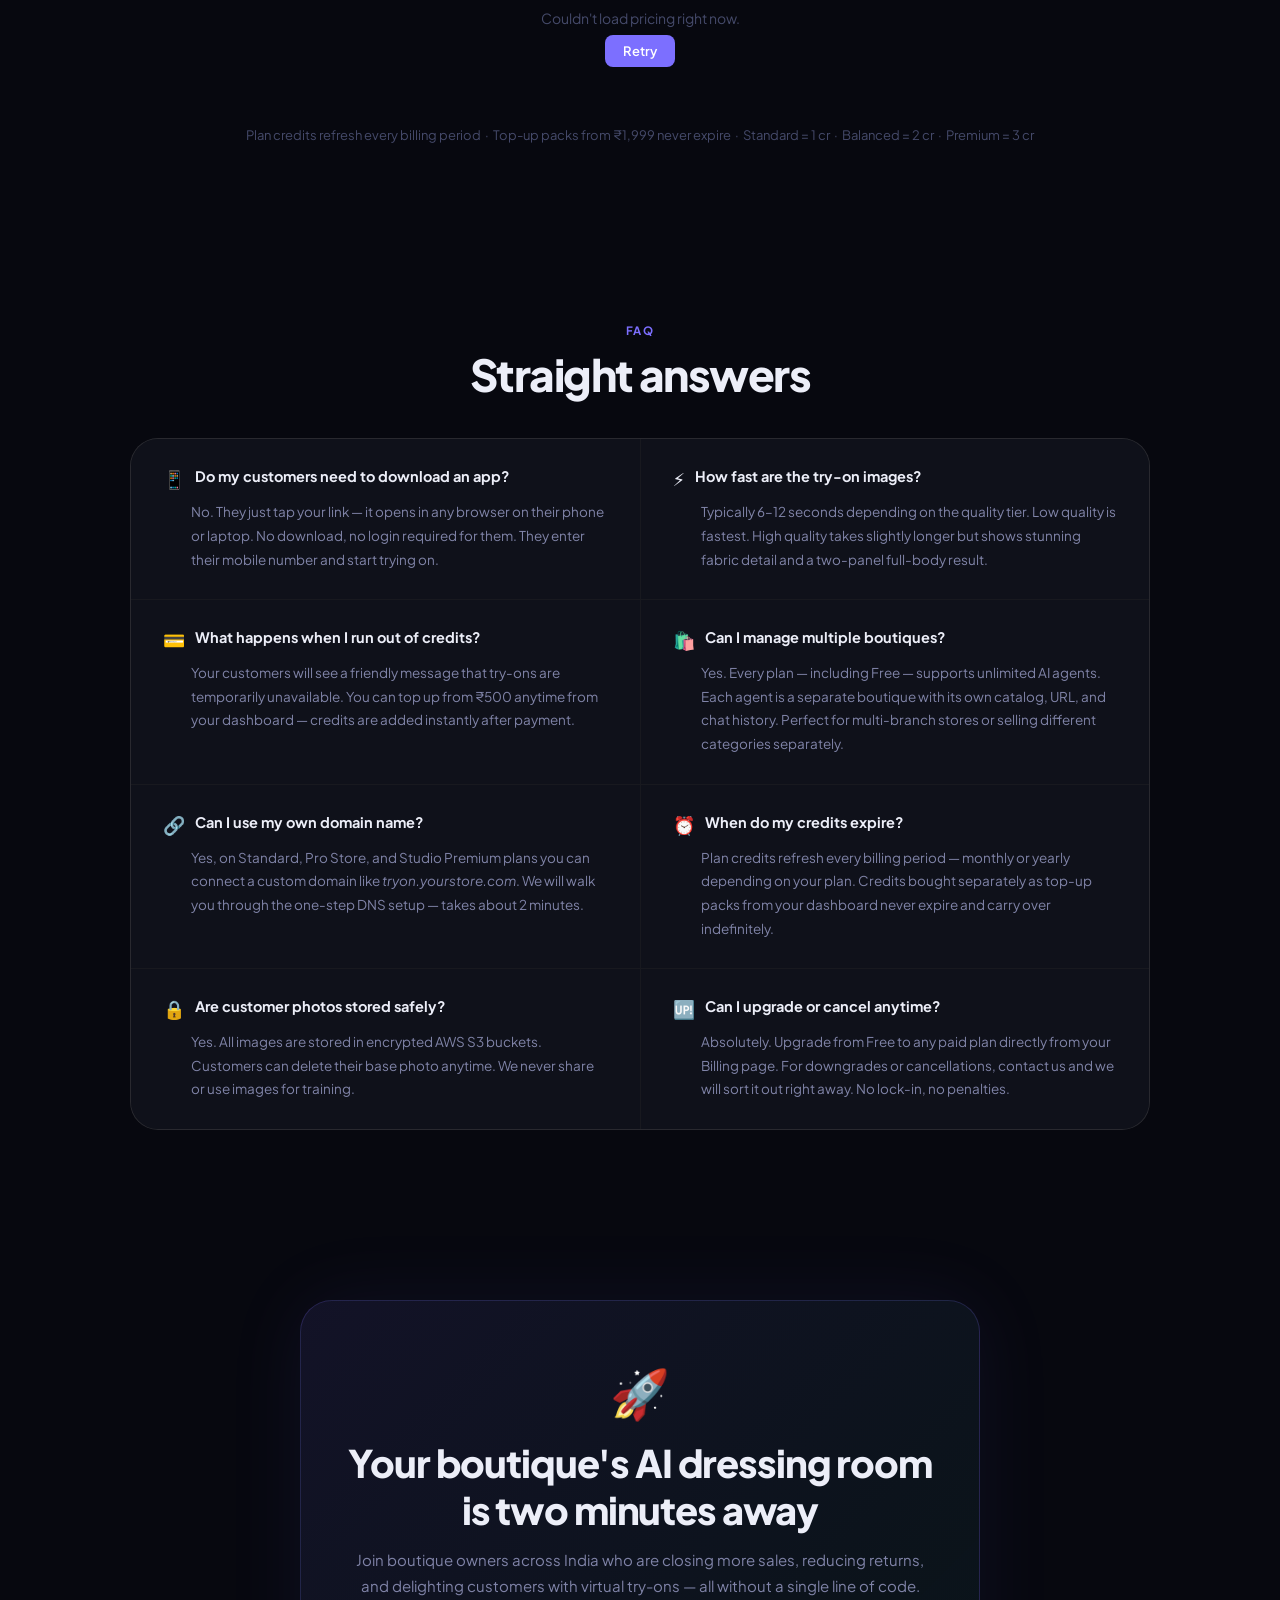
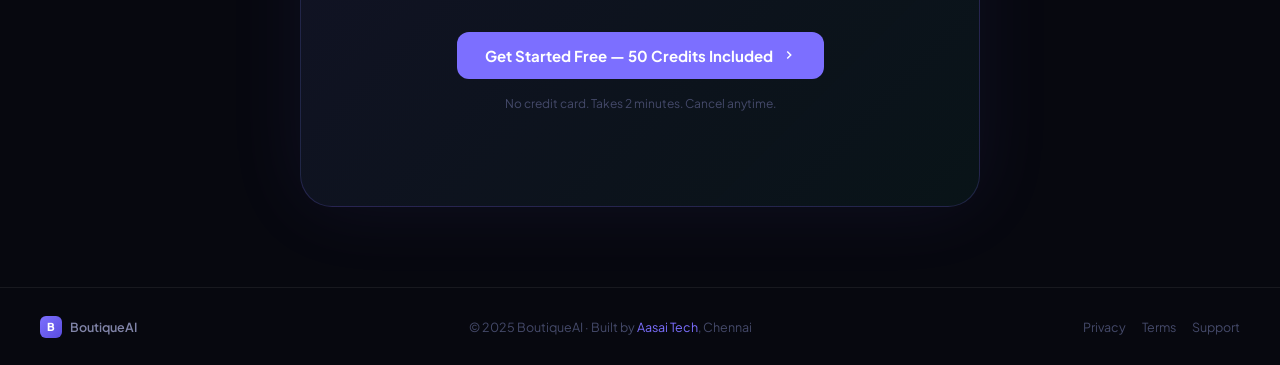
==== commit 591c1d84: "Update account.html" ====
--- a/account.html
+++ b/account.html
@@ -3,79 +3,322 @@
 <head>
 <meta charset="UTF-8">
 <meta name="viewport" content="width=device-width,initial-scale=1.0,maximum-scale=1.0">
-<title>Account Settings — BoutiqueAI</title>
+<title>Settings — BoutiqueAI</title>
 <link rel="preconnect" href="https://fonts.googleapis.com">
 <link rel="preconnect" href="https://fonts.gstatic.com" crossorigin>
 <link href="https://fonts.googleapis.com/css2?family=Plus+Jakarta+Sans:wght@300;400;500;600;700;800&family=JetBrains+Mono:wght@400;500;600&display=swap" rel="stylesheet">
+<link rel="stylesheet" href="shared.css">
 <style>
-.settings-grid{display:grid;grid-template-columns:1fr 340px;gap:20px;align-items:start}
-.domain-status{display:flex;align-items:center;gap:8px;padding:10px 14px;border-radius:var(--r-sm);font-size:13px;font-weight:600;margin-top:12px}
-.domain-status.verified{background:var(--green-dim);color:var(--green);border:1px solid var(--green-border)}
-.domain-status.pending{background:var(--amber-dim);color:var(--amber);border:1px solid var(--amber-border)}
-.domain-status.error{background:var(--red-dim);color:var(--red);border:1px solid var(--red-border)}
-.step-row{display:flex;gap:12px;margin-bottom:14px}
-.step-num-sm{width:24px;height:24px;border-radius:50%;background:var(--accent-dim);border:1px solid rgba(124,111,255,.2);color:var(--accent);font-size:11px;font-weight:700;display:flex;align-items:center;justify-content:center;flex-shrink:0;margin-top:1px}
-
-/* Payment history */
-.payment-row{display:flex;align-items:center;justify-content:space-between;padding:12px 0;border-bottom:1px solid var(--border);gap:12px}
-.payment-row:last-child{border-bottom:none}
-.payment-plan-badge{background:var(--accent-dim);color:var(--accent);border:1px solid rgba(124,111,255,.2);border-radius:5px;padding:2px 8px;font-size:11px;font-weight:700;text-transform:capitalize}
-.payment-meta{font-size:11.5px;color:var(--text-3);margin-top:2px}
+/* ── Topbar ── */
+.topbar{height:64px;padding:0 28px;justify-content:space-between;}
+.topbar-search-wrap{display:flex;align-items:center;gap:10px;background:var(--surface-2);border:1px solid var(--border);border-radius:10px;padding:0 14px;height:38px;width:320px;transition:var(--t);}
+.topbar-search-wrap:hover{border-color:var(--border-md);}
+.topbar-search-input{flex:1;background:none;border:none;outline:none;font-size:13px;color:var(--text);font-family:var(--font);}
+.topbar-search-input::placeholder{color:var(--text-3);}
+.topbar-kbd{display:inline-flex;align-items:center;background:var(--surface-3);border:1px solid var(--border-md);border-radius:5px;padding:1px 6px;font-size:10px;font-weight:600;color:var(--text-3);}
+.topbar-right-new{display:flex;align-items:center;gap:10px;}
+.notif-btn{position:relative;width:36px;height:36px;border-radius:10px;border:1px solid var(--border);background:var(--surface-2);cursor:pointer;display:flex;align-items:center;justify-content:center;color:var(--text-2);transition:var(--t);}
+.notif-btn:hover{background:var(--surface-3);}
+.notif-badge{position:absolute;top:-4px;right:-4px;background:#ef4444;color:#fff;font-size:9px;font-weight:700;min-width:16px;height:16px;border-radius:8px;padding:0 4px;display:flex;align-items:center;justify-content:center;border:2px solid var(--surface);}
+.topbar-user-chip{display:flex;align-items:center;gap:8px;padding:5px 12px 5px 5px;border-radius:10px;border:1px solid var(--border);background:var(--surface-2);cursor:pointer;transition:var(--t);font-size:13px;font-weight:600;color:var(--text);}
+.topbar-user-chip:hover{background:var(--surface-3);}
+.topbar-user-avatar{width:28px;height:28px;border-radius:8px;background:linear-gradient(135deg,var(--accent),var(--accent-3));display:flex;align-items:center;justify-content:center;font-size:11px;font-weight:700;color:#fff;flex-shrink:0;overflow:hidden;}
+.topbar-user-avatar img{width:28px;height:28px;object-fit:cover;display:block;}
+
+/* ── Settings layout ── */
+.settings-layout{
+  display:grid;
+  grid-template-columns:200px 1fr 300px;
+  gap:20px;
+  align-items:start;
+}
+
+/* ── Settings sub-nav ── */
+.settings-sub-nav{
+  background:var(--surface);border:1px solid var(--border);
+  border-radius:var(--r-xl);padding:8px;
+  display:flex;flex-direction:column;gap:2px;
+  position:sticky;top:76px;
+  box-shadow:var(--sh-sm);
+}
+.snav-item{
+  display:flex;align-items:center;gap:10px;
+  padding:10px 12px;border-radius:var(--r);
+  font-size:13px;font-weight:600;color:var(--text-2);
+  cursor:pointer;transition:var(--t);
+  text-decoration:none;border:none;background:none;
+  font-family:var(--font);width:100%;text-align:left;
+}
+.snav-item:hover{background:var(--surface-2);color:var(--text);}
+.snav-item.active{background:var(--accent-dim);color:var(--accent);}
+.snav-item svg{flex-shrink:0;opacity:.6;}
+.snav-item.active svg{opacity:1;}
+.snav-divider{height:1px;background:var(--border);margin:4px 0;}
+
+/* ── Settings main content ── */
+.settings-main{display:flex;flex-direction:column;gap:16px;}
+.tab-pane{display:none;}
+.tab-pane.active{display:flex;flex-direction:column;gap:16px;}
+
+/* ── Page heading ── */
+.settings-heading{margin-bottom:4px;}
+.settings-heading h1{font-size:22px;font-weight:800;letter-spacing:-.04em;margin-bottom:4px;}
+.settings-heading p{font-size:13px;color:var(--text-2);}
+
+/* ── Settings card ── */
+.s-card{background:var(--surface);border:1px solid var(--border);border-radius:var(--r-xl);overflow:hidden;box-shadow:var(--sh-sm);}
+.s-card-header{padding:20px 24px 16px;}
+.s-card-title{font-size:15px;font-weight:700;margin-bottom:3px;}
+.s-card-sub{font-size:12.5px;color:var(--text-2);}
+.s-card-body{padding:0 24px 22px;display:flex;flex-direction:column;gap:14px;}
+.s-card-divider{height:1px;background:var(--border);margin:0;}
+
+/* ── Profile avatar upload ── */
+.profile-avatar-wrap{
+  display:flex;flex-direction:column;align-items:center;gap:10px;
+  padding:20px 16px;border-left:1px solid var(--border);
+  min-width:150px;
+}
+.profile-avatar-circle{
+  width:80px;height:80px;border-radius:50%;
+  background:linear-gradient(135deg,var(--accent),var(--accent-3));
+  display:flex;align-items:center;justify-content:center;
+  font-size:30px;font-weight:800;color:#fff;
+  position:relative;cursor:pointer;overflow:hidden;flex-shrink:0;
+}
+.profile-avatar-circle img{width:100%;height:100%;object-fit:cover;border-radius:50%;}
+.avatar-edit-btn{
+  position:absolute;bottom:0;right:0;
+  width:26px;height:26px;border-radius:50%;
+  background:var(--accent);display:flex;align-items:center;
+  justify-content:center;cursor:pointer;
+  border:2px solid var(--surface);
+}
+.avatar-upload-label{font-size:12px;font-weight:600;color:var(--text-2);text-align:center;}
+.avatar-upload-hint{font-size:10.5px;color:var(--text-3);text-align:center;line-height:1.4;}
+
+/* ── Profile info grid ── */
+.profile-grid{
+  display:grid;grid-template-columns:1fr auto;
+  gap:0;
+}
+.profile-fields{padding:20px 24px;display:flex;flex-direction:column;gap:14px;flex:1;}
+
+/* ── Form fields ── */
+.field-row{display:grid;grid-template-columns:1fr 1fr;gap:14px;}
+.s-field{display:flex;flex-direction:column;gap:6px;}
+.s-label{font-size:12px;font-weight:600;color:var(--text-2);letter-spacing:.01em;}
+.s-input{
+  height:42px;padding:0 14px;border-radius:10px;
+  border:1.5px solid var(--border);background:var(--surface-2);
+  font-size:13.5px;color:var(--text);font-family:var(--font);
+  outline:none;transition:var(--t);
+}
+.s-input:focus{border-color:var(--accent);background:var(--surface);box-shadow:0 0 0 3px rgba(124,111,255,.1);}
+.s-input::placeholder{color:var(--text-3);}
+.s-input[readonly]{color:var(--text-2);cursor:not-allowed;opacity:.7;}
+.s-input[disabled]{color:var(--text-2);cursor:not-allowed;opacity:.7;}
+.s-select{
+  height:42px;padding:0 32px 0 14px;border-radius:10px;
+  border:1.5px solid var(--border);background:var(--surface-2);
+  font-size:13.5px;color:var(--text);font-family:var(--font);
+  outline:none;transition:var(--t);cursor:pointer;
+  appearance:none;-webkit-appearance:none;
+  background-image:url("data:image/svg+xml,%3Csvg width='10' height='6' fill='none' stroke='%239EA3BB' stroke-width='2' viewBox='0 0 10 6' xmlns='http://www.w3.org/2000/svg'%3E%3Cpath d='M1 1l4 4 4-4'/%3E%3C/svg%3E");
+  background-repeat:no-repeat;background-position:right 12px center;
+}
+.s-select:focus{border-color:var(--accent);background-color:var(--surface);box-shadow:0 0 0 3px rgba(124,111,255,.1);}
+
+/* Phone input with flag */
+.phone-wrap{
+  display:flex;height:42px;border-radius:10px;
+  border:1.5px solid var(--border);background:var(--surface-2);
+  overflow:hidden;transition:var(--t);
+}
+.phone-wrap:focus-within{border-color:var(--accent);background:var(--surface);box-shadow:0 0 0 3px rgba(124,111,255,.1);}
+.phone-prefix{
+  display:flex;align-items:center;gap:6px;
+  padding:0 12px;border-right:1px solid var(--border);
+  font-size:13px;font-weight:600;color:var(--text-2);
+  background:var(--surface-3);white-space:nowrap;flex-shrink:0;
+}
+.phone-input{
+  flex:1;border:none;outline:none;background:none;
+  padding:0 14px;font-size:13.5px;color:var(--text);
+  font-family:var(--font);
+}
+.phone-input::placeholder{color:var(--text-3);}
+
+/* Save button row */
+.s-btn-row{padding:16px 24px;border-top:1px solid var(--border);display:flex;align-items:center;gap:10px;}
+.btn-save{
+  display:inline-flex;align-items:center;gap:7px;
+  padding:10px 20px;border-radius:10px;
+  background:var(--accent);color:#fff;
+  font-size:13.5px;font-weight:700;border:none;
+  cursor:pointer;transition:var(--t);font-family:var(--font);
+}
+.btn-save:hover{background:var(--accent-2);transform:translateY(-1px);box-shadow:0 4px 14px rgba(124,111,255,.35);}
+.btn-save:disabled{opacity:.6;cursor:not-allowed;transform:none;}
+
+/* Workspace ID row */
+.ws-id-wrap{
+  display:flex;align-items:center;gap:8px;
+  padding:10px 12px;border-radius:10px;
+  background:var(--surface-2);border:1px solid var(--border);
+  font-family:var(--mono);font-size:12px;color:var(--text-2);
+}
+.copy-btn{
+  display:inline-flex;align-items:center;justify-content:center;
+  width:28px;height:28px;border-radius:7px;
+  border:1px solid var(--border);background:var(--surface);
+  cursor:pointer;transition:var(--t);color:var(--text-3);
+  flex-shrink:0;
+}
+.copy-btn:hover{border-color:var(--accent);color:var(--accent);background:var(--accent-dim);}
+
+/* Workspace icon placeholder */
+.ws-icon-box{
+  width:72px;height:72px;border-radius:18px;
+  background:var(--surface-2);border:1px solid var(--border);
+  display:flex;align-items:center;justify-content:center;
+  font-size:28px;flex-shrink:0;
+}
+
+/* ── Right panel ── */
+.settings-right{display:flex;flex-direction:column;gap:16px;position:sticky;top:76px;}
+.r-card{background:var(--surface);border:1px solid var(--border);border-radius:var(--r-xl);overflow:hidden;box-shadow:var(--sh-sm);}
+
+/* Tips card */
+.tips-card-header{
+  background:linear-gradient(135deg,rgba(124,111,255,.08) 0%,rgba(99,102,241,.05) 100%);
+  padding:20px 20px 16px;display:flex;align-items:flex-start;justify-content:space-between;gap:12px;
+  border-bottom:1px solid var(--border);
+}
+.tips-title{font-size:14.5px;font-weight:800;letter-spacing:-.02em;margin-bottom:5px;}
+.tips-sub{font-size:12px;color:var(--text-2);line-height:1.5;}
+.robot-illo{
+  width:64px;height:64px;flex-shrink:0;
+  border-radius:14px;
+  background:linear-gradient(135deg,rgba(124,111,255,.15),rgba(99,102,241,.1));
+  border:1px solid rgba(124,111,255,.2);
+  display:flex;align-items:center;justify-content:center;font-size:30px;
+}
+.tips-list{padding:14px 20px;display:flex;flex-direction:column;gap:10px;}
+.tip-row{display:flex;align-items:flex-start;gap:9px;font-size:12.5px;color:var(--text-2);}
+.tip-icon{width:18px;height:18px;border-radius:5px;background:var(--accent-dim);display:flex;align-items:center;justify-content:center;flex-shrink:0;margin-top:1px;}
+.tip-icon svg{color:var(--accent);}
+.btn-best-practices{
+  margin:2px 20px 18px;display:flex;align-items:center;justify-content:center;gap:7px;
+  padding:10px;border-radius:10px;
+  border:1.5px solid var(--accent);color:var(--accent);
+  font-size:13px;font-weight:700;cursor:pointer;
+  transition:var(--t);background:none;font-family:var(--font);
+}
+.btn-best-practices:hover{background:var(--accent-dim);}
+
+/* Security tips */
+.sec-tips-header{padding:18px 20px 14px;border-bottom:1px solid var(--border);display:flex;align-items:center;gap:8px;}
+.sec-tips-title{font-size:14px;font-weight:700;}
+.sec-tips-list{padding:12px 20px;display:flex;flex-direction:column;gap:10px;}
+.sec-tip-row{display:flex;align-items:flex-start;gap:9px;font-size:12.5px;color:var(--text-2);}
+.sec-tip-icon{width:18px;height:18px;border-radius:5px;background:var(--blue-dim);display:flex;align-items:center;justify-content:center;flex-shrink:0;margin-top:1px;}
+.btn-manage-sec{
+  margin:2px 20px 18px;display:flex;align-items:center;justify-content:center;gap:7px;
+  padding:10px;border-radius:10px;
+  border:1.5px solid var(--border);color:var(--text-2);
+  font-size:13px;font-weight:700;cursor:pointer;
+  transition:var(--t);background:none;font-family:var(--font);
+}
+.btn-manage-sec:hover{border-color:var(--accent);color:var(--accent);background:var(--accent-dim);}
+
+/* Danger zone card */
+.danger-card{border-color:rgba(224,82,82,.3)!important;}
+.danger-header{padding:16px 20px;border-bottom:1px solid rgba(224,82,82,.2);display:flex;align-items:center;gap:8px;}
+.danger-title{font-size:14px;font-weight:700;color:var(--red);}
+.danger-body{padding:14px 20px 18px;display:flex;flex-direction:column;gap:12px;}
+.danger-desc{font-size:12.5px;color:var(--text-2);line-height:1.65;}
+.btn-delete{
+  display:flex;align-items:center;justify-content:center;gap:7px;
+  padding:10px;border-radius:10px;
+  border:1.5px solid var(--red-border);color:var(--red);
+  font-size:13px;font-weight:700;cursor:pointer;
+  transition:var(--t);background:var(--red-dim);font-family:var(--font);
+}
+.btn-delete:hover{background:var(--red);color:#fff;}
+
+/* ── Sub-tab sections: Custom Domain etc ── */
+.domain-status{display:flex;align-items:center;gap:8px;padding:10px 14px;border-radius:var(--r-sm);font-size:13px;font-weight:600;margin-top:12px;}
+.domain-status.verified{background:var(--green-dim);color:var(--green);border:1px solid var(--green-border);}
+.domain-status.pending{background:var(--amber-dim);color:var(--amber);border:1px solid var(--amber-border);}
+.domain-status.error{background:var(--red-dim);color:var(--red);border:1px solid var(--red-border);}
+
+/* GST */
+.s-textarea{
+  padding:12px 14px;border-radius:10px;
+  border:1.5px solid var(--border);background:var(--surface-2);
+  font-size:13.5px;color:var(--text);font-family:var(--font);
+  outline:none;transition:var(--t);resize:vertical;min-height:80px;
+}
+.s-textarea:focus{border-color:var(--accent);background:var(--surface);box-shadow:0 0 0 3px rgba(124,111,255,.1);}
+
+/* Support tickets */
+.ticket-row{border:1px solid var(--border);border-radius:var(--r-sm);background:var(--surface);overflow:hidden;transition:border-color .15s,box-shadow .15s;cursor:pointer;}
+.ticket-row:hover{border-color:var(--border-md);box-shadow:var(--sh-sm);}
+.ticket-header{display:flex;align-items:center;gap:10px;padding:12px 14px;}
+.ticket-cat-dot{width:8px;height:8px;border-radius:50%;flex-shrink:0;}
+.ticket-subject{flex:1;font-size:13px;font-weight:600;min-width:0;white-space:nowrap;overflow:hidden;text-overflow:ellipsis;}
+.ticket-meta{font-size:10.5px;color:var(--text-3);margin-top:2px;display:flex;align-items:center;gap:6px;flex-wrap:wrap;}
+.ticket-id{font-family:var(--mono);font-size:10px;color:var(--text-3);background:var(--surface-3);border:1px solid var(--border);border-radius:4px;padding:1px 6px;flex-shrink:0;}
+.ticket-chevron{flex-shrink:0;color:var(--text-3);transition:transform .2s;}
+.ticket-row.open-expanded .ticket-chevron{transform:rotate(90deg);}
+.ticket-body{display:none;border-top:1px solid var(--border);padding:12px 14px;background:var(--surface-2);}
+.ticket-row.open-expanded .ticket-body{display:block;}
+.ticket-message{font-size:13px;color:var(--text-2);line-height:1.65;white-space:pre-wrap;word-break:break-word;}
+.ticket-status-bar{display:flex;align-items:center;justify-content:space-between;flex-wrap:wrap;gap:8px;margin-top:10px;padding-top:10px;border-top:1px solid var(--border);}
+.ts-open       {background:var(--amber-dim);color:var(--amber);border:1px solid var(--amber-border);}
+.ts-in_progress{background:var(--blue-dim); color:var(--blue); border:1px solid var(--blue-border);}
+.ts-resolved   {background:var(--green-dim);color:var(--green);border:1px solid var(--green-border);}
+.ts-closed     {background:var(--surface-3);color:var(--text-3);border:1px solid var(--border-md);}
+
+/* Support category grid */
+.support-category-grid{display:grid;grid-template-columns:repeat(3,1fr);gap:8px;margin-bottom:16px;}
+.support-cat{padding:10px 8px;border:1.5px solid var(--border);border-radius:8px;cursor:pointer;text-align:center;font-size:12px;font-weight:600;transition:.15s;background:var(--surface);}
+.support-cat:hover,.support-cat.selected{border-color:var(--accent);background:var(--accent-dim);color:var(--accent);}
+
+/* Payment rows */
+.payment-row{display:flex;align-items:center;justify-content:space-between;padding:12px 0;border-bottom:1px solid var(--border);gap:12px;}
+.payment-row:last-child{border-bottom:none;}
+.payment-plan-badge{background:var(--accent-dim);color:var(--accent);border:1px solid rgba(124,111,255,.2);border-radius:5px;padding:2px 8px;font-size:11px;font-weight:700;text-transform:capitalize;}
+.payment-meta{font-size:11.5px;color:var(--text-3);margin-top:2px;}
 
 /* Invoice modal */
-.invoice-modal{display:none;position:fixed;inset:0;z-index:999;background:rgba(0,0,0,.55);align-items:center;justify-content:center;padding:16px}
-.invoice-modal.open{display:flex}
-.invoice-paper{background:#fff;color:#111;border-radius:12px;padding:32px;max-width:520px;width:100%;max-height:90vh;overflow-y:auto;box-shadow:0 20px 60px rgba(0,0,0,.25)}
-.inv-logo{font-size:20px;font-weight:900;letter-spacing:-.04em;margin-bottom:4px}
-.inv-divider{height:1px;background:#e5e7eb;margin:16px 0}
-.inv-row{display:flex;justify-content:space-between;font-size:13px;padding:4px 0}
-.inv-row.total{font-weight:800;font-size:15px;border-top:2px solid #111;margin-top:8px;padding-top:10px}
-
-/* Support form category grid */
-.support-category-grid{display:grid;grid-template-columns:repeat(3,1fr);gap:8px;margin-bottom:16px}
-.support-cat{padding:10px 8px;border:1.5px solid var(--border);border-radius:8px;cursor:pointer;text-align:center;font-size:12px;font-weight:600;transition:.15s;background:var(--surface)}
-.support-cat:hover,.support-cat.selected{border-color:var(--accent);background:var(--accent-dim);color:var(--accent)}
-
-/* ── Support Tickets ── */
-.ticket-row{
-  border:1px solid var(--border);border-radius:var(--r-sm);
-  background:var(--surface);overflow:hidden;
-  transition:border-color .15s,box-shadow .15s;
-  cursor:pointer;
-}
-.ticket-row:hover{border-color:var(--border-md);box-shadow:var(--sh-sm)}
-.ticket-header{
-  display:flex;align-items:center;gap:10px;padding:12px 14px;
-}
-.ticket-cat-dot{width:8px;height:8px;border-radius:50%;flex-shrink:0}
-.ticket-subject{flex:1;font-size:13px;font-weight:600;min-width:0;
-                white-space:nowrap;overflow:hidden;text-overflow:ellipsis}
-.ticket-meta{font-size:10.5px;color:var(--text-3);margin-top:2px;display:flex;align-items:center;gap:6px;flex-wrap:wrap}
-.ticket-id{font-family:var(--mono);font-size:10px;color:var(--text-3);background:var(--surface-3);
-           border:1px solid var(--border);border-radius:4px;padding:1px 6px;flex-shrink:0}
-.ticket-chevron{flex-shrink:0;color:var(--text-3);transition:transform .2s}
-.ticket-row.open-expanded .ticket-chevron{transform:rotate(90deg)}
-.ticket-body{
-  display:none;border-top:1px solid var(--border);
-  padding:12px 14px;background:var(--surface-2);
-}
-.ticket-row.open-expanded .ticket-body{display:block}
-.ticket-message{font-size:13px;color:var(--text-2);line-height:1.65;white-space:pre-wrap;word-break:break-word}
-.ticket-status-bar{display:flex;align-items:center;justify-content:space-between;
-                   flex-wrap:wrap;gap:8px;margin-top:10px;
-                   padding-top:10px;border-top:1px solid var(--border)}
-
-/* Status badge colour map (applied via JS) */
-.ts-open       {background:var(--amber-dim);color:var(--amber);border:1px solid var(--amber-border)}
-.ts-in_progress{background:var(--blue-dim); color:var(--blue); border:1px solid var(--blue-border)}
-.ts-resolved   {background:var(--green-dim);color:var(--green);border:1px solid var(--green-border)}
-.ts-closed     {background:var(--surface-3);color:var(--text-3);border:1px solid var(--border-md)}
-
-@keyframes spin{to{transform:rotate(360deg)}}.spin{animation:spin .8s linear infinite}
-@media(max-width:1000px){.settings-grid{grid-template-columns:1fr}}
-@media(max-width:560px){.support-category-grid{grid-template-columns:repeat(2,1fr)}}
+.invoice-modal{display:none;position:fixed;inset:0;z-index:999;background:rgba(0,0,0,.55);align-items:center;justify-content:center;padding:16px;}
+.invoice-modal.open{display:flex;}
+.invoice-paper{background:#fff;color:#111;border-radius:12px;padding:32px;max-width:520px;width:100%;max-height:90vh;overflow-y:auto;box-shadow:0 20px 60px rgba(0,0,0,.25);}
+.inv-logo{font-size:20px;font-weight:900;letter-spacing:-.04em;margin-bottom:4px;}
+.inv-divider{height:1px;background:#e5e7eb;margin:16px 0;}
+.inv-row{display:flex;justify-content:space-between;font-size:13px;padding:4px 0;}
+.inv-row.total{font-weight:800;font-size:15px;border-top:2px solid #111;margin-top:8px;padding-top:10px;}
+
+/* Delete modal */
+.modal-overlay{display:none;position:fixed;inset:0;z-index:9999;background:rgba(0,0,0,.55);align-items:center;justify-content:center;padding:16px;}
+.modal-overlay.open{display:flex;}
+.modal{background:var(--surface);border:1px solid var(--border);border-radius:var(--r-xl);width:100%;max-width:420px;box-shadow:var(--sh-lg);}
+.modal-header{display:flex;align-items:center;justify-content:space-between;padding:18px 22px 14px;border-bottom:1px solid var(--border);}
+.modal-title{font-size:15px;font-weight:800;}
+.modal-close{background:none;border:none;cursor:pointer;color:var(--text-3);font-size:18px;line-height:1;padding:4px;}
+.modal-body{padding:18px 22px;}
+.modal-footer{padding:14px 22px 18px;border-top:1px solid var(--border);display:flex;justify-content:flex-end;gap:10px;}
+
+/* Spin */
+@keyframes spin{to{transform:rotate(360deg);}}.spin{animation:spin .8s linear infinite;}
+
+/* Responsive */
+@media(max-width:1100px){.settings-layout{grid-template-columns:180px 1fr;}.settings-right{display:none;}}
+@media(max-width:760px){.settings-layout{grid-template-columns:1fr;}.settings-sub-nav{flex-direction:row;flex-wrap:wrap;position:static;}.snav-divider{display:none;}}
+@media(max-width:560px){.field-row{grid-template-columns:1fr;}.support-category-grid{grid-template-columns:repeat(2,1fr);}}
 </style>
-<link rel="stylesheet" href="shared.css">
 <script>
 ;(function(){
   var d=localStorage.getItem('ba_theme')==='dark';
@@ -88,6 +331,8 @@
 </head>
 <body>
 <div id="toast-container"></div>
+
+<!-- Mobile topbar -->
 <div class="mobile-topbar">
   <div class="mob-left">
     <button class="hamburger" onclick="openMobileSidebar()"><svg viewBox="0 0 16 16"><line x1="1" y1="4" x2="15" y2="4"/><line x1="1" y1="8" x2="15" y2="8"/><line x1="1" y1="12" x2="15" y2="12"/></svg></button>
@@ -98,260 +343,583 @@
 <div class="sidebar-backdrop" id="sidebarBackdrop" onclick="closeMobileSidebar()"></div>
 <div class="sidebar" id="sidebar"></div>
 
+<!-- Skeleton -->
 <div id="page-skeleton">
   <div class="skel-topbar"><div class="skel" style="height:13px;width:160px;border-radius:4px"></div></div>
   <div class="skel-body">
-    <div style="display:grid;grid-template-columns:1fr 300px;gap:20px">
-      <div style="display:flex;flex-direction:column;gap:16px">
-        <div class="skel" style="height:120px;border-radius:var(--r-lg)"></div>
-        <div class="skel" style="height:200px;border-radius:var(--r-lg)"></div>
-        <div class="skel" style="height:180px;border-radius:var(--r-lg)"></div>
-        <div class="skel" style="height:160px;border-radius:var(--r-lg)"></div>
-      </div>
-      <div class="skel" style="height:300px;border-radius:var(--r-lg)"></div>
+    <div style="display:grid;grid-template-columns:200px 1fr 280px;gap:20px;">
+      <div class="skel" style="height:340px;border-radius:var(--r-xl)"></div>
+      <div style="display:flex;flex-direction:column;gap:16px;">
+        <div class="skel" style="height:40px;border-radius:8px;width:240px"></div>
+        <div class="skel" style="height:220px;border-radius:var(--r-xl)"></div>
+        <div class="skel" style="height:160px;border-radius:var(--r-xl)"></div>
+        <div class="skel" style="height:120px;border-radius:var(--r-xl)"></div>
+      </div>
+      <div class="skel" style="height:420px;border-radius:var(--r-xl)"></div>
     </div>
   </div>
 </div>
 
 <div class="main-wrap">
+  <!-- Topbar -->
   <div class="topbar">
-    <div class="topbar-left"><span class="topbar-title">Account Settings</span></div>
-    <div class="topbar-right"><button class="theme-toggle" style="font-size:15px;"></button></div>
+    <div class="topbar-search-wrap">
+      <svg width="14" height="14" fill="none" stroke="currentColor" stroke-width="2" viewBox="0 0 24 24"><circle cx="11" cy="11" r="8"/><path d="m21 21-4.35-4.35"/></svg>
+      <input class="topbar-search-input" placeholder="Search anything…" readonly>
+      <span class="topbar-kbd">⌘K</span>
+    </div>
+    <div class="topbar-right-new">
+      <button class="notif-btn" onclick="toast('Notifications coming soon','info')">
+        <svg width="16" height="16" fill="none" stroke="currentColor" stroke-width="1.8" viewBox="0 0 24 24"><path d="M18 8A6 6 0 0 0 6 8c0 7-3 9-3 9h18s-3-2-3-9"/><path d="M13.73 21a2 2 0 0 1-3.46 0"/></svg>
+        <span class="notif-badge">1</span>
+      </button>
+      <div class="topbar-user-chip" onclick="location.href='account.html'">
+        <div class="topbar-user-avatar" id="topbar-avatar"><span>U</span></div>
+        <span id="topbar-user-name">Account</span>
+        <svg width="12" height="12" fill="none" stroke="currentColor" stroke-width="2" viewBox="0 0 24 24"><polyline points="6 9 12 15 18 9"/></svg>
+      </div>
+      <button class="theme-toggle" style="font-size:15px;"></button>
+    </div>
   </div>
+
+  <!-- Page content -->
   <div class="content" id="page-content" style="display:none">
-    <div class="settings-grid">
-
-      <!-- ══════════════════════════════════════════════════
-           LEFT COLUMN
-      ══════════════════════════════════════════════════ -->
-      <div style="display:flex;flex-direction:column;gap:20px">
-
-        <!-- Profile ──────────────────────────────────────── -->
-        <div class="card">
-          <div class="card-header"><div class="card-title"><span class="card-icon">👤</span>Profile</div></div>
-          <div class="card-body">
-            <div style="display:flex;align-items:center;gap:16px;margin-bottom:20px">
-              <div id="profile-avatar" style="width:56px;height:56px;border-radius:50%;background:linear-gradient(135deg,var(--accent),var(--accent-3));display:flex;align-items:center;justify-content:center;font-size:20px;font-weight:700;color:#fff;flex-shrink:0;overflow:hidden">—</div>
+
+    <!-- Page heading -->
+    <div class="settings-heading">
+      <h1>Settings</h1>
+      <p>Manage your account, preferences and workspace.</p>
+    </div>
+
+    <div class="settings-layout">
+
+      <!-- ── SETTINGS SUB-NAV ── -->
+      <nav class="settings-sub-nav">
+        <button class="snav-item active" onclick="switchTab('profile',this)" data-tab="profile">
+          <svg width="15" height="15" fill="none" stroke="currentColor" stroke-width="2" viewBox="0 0 24 24"><path d="M20 21v-2a4 4 0 0 0-4-4H8a4 4 0 0 0-4 4v2"/><circle cx="12" cy="7" r="4"/></svg>
+          Profile &amp; Account
+        </button>
+        <button class="snav-item" onclick="switchTab('workspace',this)" data-tab="workspace">
+          <svg width="15" height="15" fill="none" stroke="currentColor" stroke-width="2" viewBox="0 0 24 24"><rect x="2" y="3" width="20" height="14" rx="2"/><path d="M8 21h8M12 17v4"/></svg>
+          Workspace
+        </button>
+        <button class="snav-item" onclick="switchTab('domain',this)" data-tab="domain">
+          <svg width="15" height="15" fill="none" stroke="currentColor" stroke-width="2" viewBox="0 0 24 24"><circle cx="12" cy="12" r="10"/><line x1="2" y1="12" x2="22" y2="12"/><path d="M12 2a15.3 15.3 0 0 1 4 10 15.3 15.3 0 0 1-4 10 15.3 15.3 0 0 1-4-10 15.3 15.3 0 0 1 4-10z"/></svg>
+          Custom Domain
+        </button>
+        <button class="snav-item" onclick="switchTab('billing',this)" data-tab="billing">
+          <svg width="15" height="15" fill="none" stroke="currentColor" stroke-width="2" viewBox="0 0 24 24"><rect x="1" y="4" width="22" height="16" rx="2"/><line x1="1" y1="10" x2="23" y2="10"/></svg>
+          Billing &amp; Credits
+        </button>
+        <div class="snav-divider"></div>
+        <button class="snav-item" onclick="switchTab('notifications',this)" data-tab="notifications">
+          <svg width="15" height="15" fill="none" stroke="currentColor" stroke-width="2" viewBox="0 0 24 24"><path d="M18 8A6 6 0 0 0 6 8c0 7-3 9-3 9h18s-3-2-3-9"/><path d="M13.73 21a2 2 0 0 1-3.46 0"/></svg>
+          Notifications
+        </button>
+        <button class="snav-item" onclick="switchTab('security',this)" data-tab="security">
+          <svg width="15" height="15" fill="none" stroke="currentColor" stroke-width="2" viewBox="0 0 24 24"><path d="M12 22s8-4 8-10V5l-8-3-8 3v7c0 6 8 10 8 10z"/></svg>
+          Security
+        </button>
+        <button class="snav-item" onclick="switchTab('api',this)" data-tab="api">
+          <svg width="15" height="15" fill="none" stroke="currentColor" stroke-width="2" viewBox="0 0 24 24"><path d="M10 13a5 5 0 0 0 7.54.54l3-3a5 5 0 0 0-7.07-7.07l-1.72 1.71"/><path d="M14 11a5 5 0 0 0-7.54-.54l-3 3a5 5 0 0 0 7.07 7.07l1.71-1.71"/></svg>
+          API Access
+        </button>
+      </nav>
+
+      <!-- ── MAIN CONTENT ── -->
+      <div class="settings-main">
+
+        <!-- ══ PROFILE & ACCOUNT TAB ══ -->
+        <div class="tab-pane active" id="tab-profile">
+          <!-- Profile Information -->
+          <div class="s-card">
+            <div class="s-card-header">
+              <div class="s-card-title">Profile Information</div>
+            </div>
+            <div class="s-card-divider"></div>
+            <div class="profile-grid">
+              <div class="profile-fields">
+                <div class="s-field">
+                  <label class="s-label">Name</label>
+                  <input class="s-input" id="profile-name-input" placeholder="Your full name">
+                </div>
+                <div class="s-field">
+                  <label class="s-label">Email</label>
+                  <input class="s-input" id="profile-email-input" placeholder="your@email.com" readonly>
+                </div>
+                <div class="s-field">
+                  <label class="s-label">Phone (Optional)</label>
+                  <div class="phone-wrap">
+                    <div class="phone-prefix">🇮🇳 +91</div>
+                    <input class="phone-input" id="profile-phone-input" placeholder="98765 43210" maxlength="12">
+                  </div>
+                </div>
+              </div>
+              <div class="profile-avatar-wrap">
+                <div class="profile-avatar-circle" id="profile-avatar" onclick="document.getElementById('avatar-file').click()">
+                  <span id="avatar-initials">U</span>
+                  <div class="avatar-edit-btn">
+                    <svg width="12" height="12" fill="none" stroke="#fff" stroke-width="2.5" viewBox="0 0 24 24"><path d="M11 4H4a2 2 0 0 0-2 2v14a2 2 0 0 0 2 2h14a2 2 0 0 0 2-2v-7"/><path d="M18.5 2.5a2.121 2.121 0 0 1 3 3L12 15l-4 1 1-4 9.5-9.5z"/></svg>
+                  </div>
+                </div>
+                <input type="file" id="avatar-file" accept="image/*" style="display:none" onchange="handleAvatarUpload(this)">
+                <div class="avatar-upload-label">Upload Photo</div>
+                <div class="avatar-upload-hint">JPG, PNG or WEBP.<br>Max size 2MB.</div>
+              </div>
+            </div>
+            <div class="s-btn-row">
+              <button class="btn-save" onclick="saveProfile()">Save Changes</button>
+            </div>
+          </div>
+
+          <!-- GST Details -->
+          <div class="s-card">
+            <div class="s-card-header">
+              <div class="s-card-title">GST Details</div>
+              <div class="s-card-sub">Optional — required for GST-compliant tax invoices</div>
+            </div>
+            <div class="s-card-divider"></div>
+            <div class="s-card-body" style="padding-top:18px">
+              <div class="field-row">
+                <div class="s-field">
+                  <label class="s-label">GSTIN</label>
+                  <input class="s-input" id="gst-gstin" placeholder="22AAAAA0000A1Z5" maxlength="15">
+                </div>
+                <div class="s-field">
+                  <label class="s-label">Business Name (as on GST)</label>
+                  <input class="s-input" id="gst-business" placeholder="Your Business Pvt Ltd">
+                </div>
+              </div>
+              <div class="field-row">
+                <div class="s-field">
+                  <label class="s-label">Address</label>
+                  <input class="s-input" id="gst-address" placeholder="123, MG Road, Chennai">
+                </div>
+                <div class="s-field">
+                  <label class="s-label">State</label>
+                  <input class="s-input" id="gst-state" placeholder="Tamil Nadu">
+                </div>
+              </div>
+            </div>
+            <div class="s-btn-row">
+              <button class="btn-save" onclick="saveGst()">Save GST Details</button>
+            </div>
+          </div>
+
+          <!-- Account info strip -->
+          <div class="s-card">
+            <div class="s-card-header">
+              <div class="s-card-title">Account Information</div>
+            </div>
+            <div class="s-card-divider"></div>
+            <div class="s-card-body" style="padding-top:18px">
+              <div style="display:grid;grid-template-columns:repeat(3,1fr);gap:14px;">
+                <div style="background:var(--surface-2);border:1px solid var(--border);border-radius:12px;padding:14px 16px;">
+                  <div style="font-size:10.5px;font-weight:700;text-transform:uppercase;letter-spacing:.07em;color:var(--text-3);margin-bottom:5px">Member Since</div>
+                  <div style="font-size:14px;font-weight:700;" id="info-joined">—</div>
+                </div>
+                <div style="background:var(--surface-2);border:1px solid var(--border);border-radius:12px;padding:14px 16px;">
+                  <div style="font-size:10.5px;font-weight:700;text-transform:uppercase;letter-spacing:.07em;color:var(--text-3);margin-bottom:5px">Login Method</div>
+                  <div style="font-size:14px;font-weight:700;display:flex;align-items:center;gap:6px">
+                    <svg width="14" height="14" viewBox="0 0 24 24" fill="none"><path d="M22.56 12.25c0-.78-.07-1.53-.2-2.25H12v4.26h5.92c-.26 1.37-1.04 2.53-2.21 3.31v2.77h3.57c2.08-1.92 3.28-4.74 3.28-8.09z" fill="#4285F4"/><path d="M12 23c2.97 0 5.46-.98 7.28-2.66l-3.57-2.77c-.98.66-2.23 1.06-3.71 1.06-2.86 0-5.29-1.93-6.16-4.53H2.18v2.84C3.99 20.53 7.7 23 12 23z" fill="#34A853"/><path d="M5.84 14.09c-.22-.66-.35-1.36-.35-2.09s.13-1.43.35-2.09V7.07H2.18C1.43 8.55 1 10.22 1 12s.43 3.45 1.18 4.93l2.85-2.22.81-.62z" fill="#FBBC05"/><path d="M12 5.38c1.62 0 3.06.56 4.21 1.64l3.15-3.15C17.45 2.09 14.97 1 12 1 7.7 1 3.99 3.47 2.18 7.07l3.66 2.84c.87-2.6 3.3-4.53 6.16-4.53z" fill="#EA4335"/></svg>
+                    Google
+                  </div>
+                </div>
+                <div style="background:var(--surface-2);border:1px solid var(--border);border-radius:12px;padding:14px 16px;">
+                  <div style="font-size:10.5px;font-weight:700;text-transform:uppercase;letter-spacing:.07em;color:var(--text-3);margin-bottom:5px">Account ID</div>
+                  <div style="font-size:12px;font-weight:600;font-family:var(--mono);color:var(--text-2)" id="info-id">—</div>
+                </div>
+              </div>
+            </div>
+          </div>
+
+          <!-- Support -->
+          <div class="s-card">
+            <div class="s-card-header">
+              <div class="s-card-title">🎧 Raise a Support Request</div>
+            </div>
+            <div class="s-card-divider"></div>
+            <div class="s-card-body" style="padding-top:18px">
               <div>
-                <div style="font-size:16px;font-weight:700" id="profile-name">—</div>
-                <div style="font-size:13px;color:var(--text-2);margin-top:2px" id="profile-email">—</div>
-                <div style="margin-top:6px;display:flex;gap:6px;flex-wrap:wrap">
-                  <span class="badge badge-accent" id="profile-plan">—</span>
-                  <span style="font-size:12px;font-weight:700;color:var(--accent);background:var(--accent-dim);border:1px solid rgba(124,111,255,.2);border-radius:5px;padding:2px 8px">⚡ <span id="profile-credits">—</span> credits</span>
-                </div>
-              </div>
-            </div>
-            <div class="divider"></div>
-            <div style="display:grid;grid-template-columns:1fr 1fr 1fr;gap:12px">
-              <div style="text-align:center;background:var(--surface-3);border-radius:8px;padding:10px">
-                <div style="font-size:18px;font-weight:800;font-family:var(--mono)" id="stat-tryons">—</div>
-                <div style="font-size:10px;color:var(--text-3);margin-top:2px">Try-Ons</div>
-              </div>
-              <div style="text-align:center;background:var(--surface-3);border-radius:8px;padding:10px">
-                <div style="font-size:18px;font-weight:800;font-family:var(--mono)" id="stat-agents">—</div>
-                <div style="font-size:10px;color:var(--text-3);margin-top:2px">Agents</div>
-              </div>
-              <div style="text-align:center;background:var(--surface-3);border-radius:8px;padding:10px">
-                <div style="font-size:18px;font-weight:800;font-family:var(--mono)" id="stat-joined">—</div>
-                <div style="font-size:10px;color:var(--text-3);margin-top:2px">Member since</div>
-              </div>
-            </div>
-          </div>
-        </div>
-
-        <!-- GST Details ───────────────────────────────────── -->
-        <div class="card">
-          <div class="card-header">
-            <div class="card-title"><span class="card-icon">🏛️</span>GST Details</div>
-            <span style="font-size:11px;color:var(--text-3)">Optional — for GST invoices</span>
-          </div>
-          <div class="card-body" style="display:flex;flex-direction:column;gap:12px">
-            <div class="field">
-              <label class="field-label">GSTIN</label>
-              <input class="input" id="gst-gstin" placeholder="22AAAAA0000A1Z5" maxlength="15">
-            </div>
-            <div class="field">
-              <label class="field-label">Business Name (as on GST)</label>
-              <input class="input" id="gst-business" placeholder="Your Business Pvt Ltd">
-            </div>
-            <div class="field">
-              <label class="field-label">Address</label>
-              <input class="input" id="gst-address" placeholder="123, MG Road, Chennai">
-            </div>
-            <div class="field">
-              <label class="field-label">State</label>
-              <input class="input" id="gst-state" placeholder="Tamil Nadu">
-            </div>
-            <button class="btn btn-secondary btn-sm" style="align-self:flex-start" onclick="saveGst()">Save GST Details</button>
-          </div>
-        </div>
-
-        <!-- Raise a Support Request ───────────────────────── -->
-        <div class="card">
-          <div class="card-header"><div class="card-title"><span class="card-icon">🎧</span>Raise a Support Request</div></div>
-          <div class="card-body" style="display:flex;flex-direction:column;gap:14px">
-            <div>
-              <div style="font-size:12px;font-weight:600;color:var(--text-2);margin-bottom:8px;text-transform:uppercase;letter-spacing:.07em">Category</div>
-              <div class="support-category-grid">
-                <div class="support-cat selected" data-cat="billing"   onclick="selectCat(this)">💳 Billing</div>
-                <div class="support-cat"           data-cat="technical" onclick="selectCat(this)">🔧 Technical</div>
-                <div class="support-cat"           data-cat="account"   onclick="selectCat(this)">👤 Account</div>
-                <div class="support-cat"           data-cat="tryon"     onclick="selectCat(this)">👗 Try-Ons</div>
-                <div class="support-cat"           data-cat="feature"   onclick="selectCat(this)">💡 Feature Request</div>
-                <div class="support-cat"           data-cat="other"     onclick="selectCat(this)">📋 Other</div>
-              </div>
-            </div>
-            <div class="field">
-              <label class="field-label">Subject</label>
-              <input class="input" id="sup-subject" placeholder="Brief description of your issue">
-            </div>
-            <div class="field">
-              <label class="field-label">Message</label>
-              <textarea class="input" id="sup-message" rows="4" placeholder="Describe your issue in detail…" style="resize:vertical"></textarea>
-            </div>
-            <div style="display:flex;align-items:center;justify-content:space-between;flex-wrap:wrap;gap:10px">
-              <div style="font-size:12px;color:var(--text-3)">📧 We'll reply to your registered email within 24 hours.</div>
-              <button class="btn btn-primary btn-sm" onclick="submitSupport()">Submit Request</button>
-            </div>
-          </div>
-        </div>
-
-        <!-- ═══════════════════════════════════════════════════
-             MY SUPPORT TICKETS  (new section)
-        ═══════════════════════════════════════════════════ -->
-        <div class="card" id="tickets-card">
-          <div class="card-header">
-            <div class="card-title"><span class="card-icon">📋</span>My Support Tickets</div>
-            <span class="badge badge-accent" id="tickets-count-badge" style="display:none"></span>
-          </div>
-          <div id="tickets-wrap">
-            <!-- Loading skeleton -->
-            <div id="tickets-loading" style="padding:16px;display:flex;flex-direction:column;gap:8px">
+                <div class="s-label" style="margin-bottom:8px">Category</div>
+                <div class="support-category-grid">
+                  <div class="support-cat selected" data-cat="billing"   onclick="selectCat(this)">💳 Billing</div>
+                  <div class="support-cat"           data-cat="technical" onclick="selectCat(this)">🔧 Technical</div>
+                  <div class="support-cat"           data-cat="account"   onclick="selectCat(this)">👤 Account</div>
+                  <div class="support-cat"           data-cat="tryon"     onclick="selectCat(this)">👗 Try-Ons</div>
+                  <div class="support-cat"           data-cat="feature"   onclick="selectCat(this)">💡 Feature</div>
+                  <div class="support-cat"           data-cat="other"     onclick="selectCat(this)">📋 Other</div>
+                </div>
+              </div>
+              <div class="s-field">
+                <label class="s-label">Subject</label>
+                <input class="s-input" id="sup-subject" placeholder="Brief description of your issue">
+              </div>
+              <div class="s-field">
+                <label class="s-label">Message</label>
+                <textarea class="s-textarea" id="sup-message" rows="4" placeholder="Describe your issue in detail…"></textarea>
+              </div>
+              <div style="display:flex;align-items:center;justify-content:space-between;flex-wrap:wrap;gap:10px">
+                <div style="font-size:12px;color:var(--text-3)">📧 We'll reply to your registered email within 24 hours.</div>
+                <button class="btn-save" onclick="submitSupport()">Submit Request</button>
+              </div>
+            </div>
+          </div>
+
+          <!-- Support Tickets -->
+          <div class="s-card" id="tickets-card">
+            <div class="s-card-header" style="display:flex;align-items:center;justify-content:space-between">
+              <div>
+                <div class="s-card-title">📋 My Support Tickets</div>
+              </div>
+              <span class="badge badge-accent" id="tickets-count-badge" style="display:none"></span>
+            </div>
+            <div class="s-card-divider"></div>
+            <div id="tickets-wrap" style="padding:14px 20px;display:flex;flex-direction:column;gap:8px">
               <div class="skel" style="height:52px;border-radius:var(--r-sm)"></div>
               <div class="skel" style="height:52px;border-radius:var(--r-sm);opacity:.7"></div>
             </div>
           </div>
         </div>
 
-        <!-- Custom Domain ──────────────────────────────────── -->
-        <div class="card">
-          <div class="card-header">
-            <div class="card-title"><span class="card-icon">🌐</span>Custom Domain</div>
-            <span class="badge badge-accent" style="font-size:10px">Small, Medium & Enterprise</span>
-          </div>
-          <div class="card-body">
-            <div style="display:flex;align-items:flex-start;gap:14px;padding:4px 0">
-              <div style="font-size:28px;flex-shrink:0">🤖</div>
+        <!-- ══ WORKSPACE TAB ══ -->
+        <div class="tab-pane" id="tab-workspace">
+          <!-- Workspace Details -->
+          <div class="s-card">
+            <div class="s-card-header">
+              <div class="s-card-title">Workspace Details</div>
+              <div class="s-card-sub">This is the default workspace for your agents and try-ons.</div>
+            </div>
+            <div class="s-card-divider"></div>
+            <div class="s-card-body" style="padding-top:18px">
+              <div style="display:grid;grid-template-columns:1fr auto;gap:20px;align-items:start">
+                <div style="display:flex;flex-direction:column;gap:14px">
+                  <div class="field-row">
+                    <div class="s-field">
+                      <label class="s-label">Workspace Name</label>
+                      <input class="s-input" id="ws-name" placeholder="My Boutique">
+                    </div>
+                    <div class="s-field">
+                      <label class="s-label">Industry</label>
+                      <select class="s-select" id="ws-industry">
+                        <option>Fashion &amp; Apparel</option>
+                        <option>Sarees &amp; Silk</option>
+                        <option>Jewellery</option>
+                        <option>Western Wear</option>
+                        <option>Kids Clothing</option>
+                        <option>Footwear</option>
+                        <option>Mixed / Multi-brand</option>
+                      </select>
+                    </div>
+                  </div>
+                  <div class="s-field" style="max-width:220px">
+                    <label class="s-label">Default Currency</label>
+                    <select class="s-select" id="ws-currency">
+                      <option value="INR">INR (₹)</option>
+                      <option value="USD">USD ($)</option>
+                    </select>
+                  </div>
+                  <div class="s-field">
+                    <label class="s-label">Workspace ID</label>
+                    <div class="ws-id-wrap">
+                      <span id="ws-id-val" style="flex:1">ws_——————</span>
+                      <button class="copy-btn" onclick="copyWsId()" title="Copy ID">
+                        <svg width="13" height="13" fill="none" stroke="currentColor" stroke-width="2" viewBox="0 0 24 24"><rect x="9" y="9" width="13" height="13" rx="2"/><path d="M5 15H4a2 2 0 0 1-2-2V4a2 2 0 0 1 2-2h9a2 2 0 0 1 2 2v1"/></svg>
+                      </button>
+                    </div>
+                  </div>
+                </div>
+                <div class="ws-icon-box" id="ws-icon-box">🏪</div>
+              </div>
+            </div>
+            <div class="s-btn-row">
+              <button class="btn-save" onclick="saveWorkspace()">Save Changes</button>
+            </div>
+          </div>
+
+          <!-- Preferences -->
+          <div class="s-card">
+            <div class="s-card-header">
+              <div class="s-card-title">Preferences</div>
+              <div class="s-card-sub">Set your default preferences for a better experience.</div>
+            </div>
+            <div class="s-card-divider"></div>
+            <div class="s-card-body" style="padding-top:18px">
+              <div class="field-row">
+                <div class="s-field">
+                  <label class="s-label">Default Try-On Quality</label>
+                  <div class="s-label" style="font-size:11px;color:var(--text-3);margin-bottom:2px">Choose the default quality for AI try-ons.</div>
+                  <select class="s-select" id="pref-quality">
+                    <option value="high">High Quality (Recommended)</option>
+                    <option value="medium">Balanced Quality</option>
+                    <option value="low">Standard Quality</option>
+                  </select>
+                </div>
+                <div class="s-field">
+                  <label class="s-label">Default Model</label>
+                  <div class="s-label" style="font-size:11px;color:var(--text-3);margin-bottom:2px">Choose the AI model for try-on generation.</div>
+                  <select class="s-select" id="pref-model">
+                    <option value="gemini-2.5-flash-image">BoutiqueAI v2 (Latest)</option>
+                    <option value="gemini-2.0-flash-image">BoutiqueAI v1</option>
+                  </select>
+                </div>
+              </div>
+            </div>
+            <div class="s-btn-row">
+              <button class="btn-save" onclick="savePreferences()">Save Changes</button>
+            </div>
+          </div>
+        </div>
+
+        <!-- ══ CUSTOM DOMAIN TAB ══ -->
+        <div class="tab-pane" id="tab-domain">
+          <div class="s-card">
+            <div class="s-card-header">
+              <div class="s-card-title">Custom Domain</div>
+              <div class="s-card-sub">Connect your own domain to your BoutiqueAI agents.</div>
+            </div>
+            <div class="s-card-divider"></div>
+            <div class="s-card-body" style="padding-top:18px">
+              <div style="display:flex;align-items:flex-start;gap:16px;padding:4px 0">
+                <div style="font-size:32px;flex-shrink:0">🤖</div>
+                <div>
+                  <div style="font-size:14px;font-weight:700;margin-bottom:6px">Custom domains are set per agent</div>
+                  <div style="font-size:13px;color:var(--text-2);line-height:1.65;margin-bottom:16px">Each agent can have its own custom domain (e.g. <code style="font-family:var(--mono);font-size:11.5px;background:var(--surface-3);padding:2px 6px;border-radius:4px">shop.yourboutique.com</code>). Open any agent's edit panel to configure and verify its custom domain.</div>
+                  <a href="agents.html" class="btn-save" style="text-decoration:none;display:inline-flex">Go to My Agents →</a>
+                </div>
+              </div>
+            </div>
+          </div>
+        </div>
+
+        <!-- ══ BILLING TAB ══ -->
+        <div class="tab-pane" id="tab-billing">
+          <!-- Current plan summary -->
+          <div class="s-card">
+            <div class="s-card-header" style="display:flex;align-items:center;justify-content:space-between">
               <div>
-                <div style="font-size:14px;font-weight:700;margin-bottom:6px">Custom domains are set per agent</div>
-                <div style="font-size:13px;color:var(--text-2);line-height:1.65;margin-bottom:16px">Each agent can have its own custom domain (e.g. <code style="font-family:var(--mono);font-size:11.5px;background:var(--surface-3);padding:2px 6px;border-radius:4px">shop.yourboutique.com</code>). Open any agent's edit panel to configure and verify its custom domain.</div>
-                <a href="agents.html" class="btn btn-primary btn-sm">Go to My Agents →</a>
-              </div>
+                <div class="s-card-title">⚡ Current Plan</div>
+              </div>
+              <a href="payments.html" class="btn-save" style="text-decoration:none;font-size:12.5px;padding:8px 16px">Upgrade Plan →</a>
+            </div>
+            <div class="s-card-divider"></div>
+            <div class="s-card-body" style="padding-top:18px">
+              <div style="display:grid;grid-template-columns:repeat(3,1fr);gap:12px">
+                <div style="background:var(--surface-2);border:1px solid var(--border);border-radius:12px;padding:14px 16px">
+                  <div style="font-size:10.5px;font-weight:700;text-transform:uppercase;letter-spacing:.07em;color:var(--text-3);margin-bottom:6px">Plan</div>
+                  <div style="font-size:15px;font-weight:800" id="billing-plan-name">—</div>
+                </div>
+                <div style="background:var(--surface-2);border:1px solid var(--border);border-radius:12px;padding:14px 16px">
+                  <div style="font-size:10.5px;font-weight:700;text-transform:uppercase;letter-spacing:.07em;color:var(--text-3);margin-bottom:6px">Credits</div>
+                  <div style="font-size:15px;font-weight:800;color:var(--accent)" id="billing-credits">—</div>
+                </div>
+                <div style="background:var(--surface-2);border:1px solid var(--border);border-radius:12px;padding:14px 16px">
+                  <div style="font-size:10.5px;font-weight:700;text-transform:uppercase;letter-spacing:.07em;color:var(--text-3);margin-bottom:6px">Joined</div>
+                  <div style="font-size:15px;font-weight:800" id="billing-joined">—</div>
+                </div>
+              </div>
+            </div>
+          </div>
+          <!-- Payment history -->
+          <div class="s-card">
+            <div class="s-card-header"><div class="s-card-title">🧾 Payment History</div></div>
+            <div class="s-card-divider"></div>
+            <div style="padding:14px 22px" id="payment-history-body">
+              <div style="color:var(--text-3);font-size:13px">Loading…</div>
+            </div>
+          </div>
+          <!-- Credit purchases -->
+          <div class="s-card">
+            <div class="s-card-header"><div class="s-card-title">⚡ Credit Purchases</div></div>
+            <div class="s-card-divider"></div>
+            <div style="padding:14px 22px" id="credit-history-body">
+              <div style="color:var(--text-3);font-size:13px">Loading…</div>
             </div>
           </div>
         </div>
 
-        <!-- Danger Zone ────────────────────────────────────── -->
-        <div class="card" style="border-color:var(--red-border)">
-          <div class="card-header"><div class="card-title" style="color:var(--red)"><span class="card-icon">⚠️</span>Danger Zone</div></div>
-          <div class="card-body">
-            <div style="display:flex;align-items:center;justify-content:space-between;flex-wrap:wrap;gap:12px">
-              <div>
-                <div style="font-size:13.5px;font-weight:600">Delete Account</div>
-                <div style="font-size:12.5px;color:var(--text-2);margin-top:3px">Permanently deletes your account, all agents, tryons and media. Cannot be undone.</div>
-              </div>
-              <button class="btn btn-danger" onclick="confirmDelete()">Delete Account</button>
+        <!-- ══ NOTIFICATIONS TAB ══ -->
+        <div class="tab-pane" id="tab-notifications">
+          <div class="s-card">
+            <div class="s-card-header">
+              <div class="s-card-title">Notification Preferences</div>
+              <div class="s-card-sub">Control which notifications you receive.</div>
+            </div>
+            <div class="s-card-divider"></div>
+            <div class="s-card-body" style="padding-top:18px">
+              <div style="display:flex;align-items:center;justify-content:center;padding:32px;flex-direction:column;gap:12px;color:var(--text-3)">
+                <div style="font-size:36px">🔔</div>
+                <div style="font-size:14px;font-weight:700;color:var(--text-2)">Notification settings coming soon</div>
+                <div style="font-size:13px;text-align:center">You'll be able to configure email and push notification preferences here.</div>
+              </div>
             </div>
           </div>
         </div>
-      </div>
-
-      <!-- ══════════════════════════════════════════════════
-           RIGHT COLUMN
-      ══════════════════════════════════════════════════ -->
-      <div style="display:flex;flex-direction:column;gap:16px">
-
-        <!-- Plan + credits ────────────────────────────────── -->
-        <div class="card">
-          <div class="card-header">
-            <div class="card-title"><span class="card-icon">⚡</span>Current Plan</div>
-            <a href="payments.html" class="btn-ghost">Upgrade →</a>
-          </div>
-          <div class="card-body">
-            <div style="text-align:center;padding:10px 0 16px">
-              <div style="font-size:28px;margin-bottom:8px" id="plan-icon">🌱</div>
-              <div style="font-size:20px;font-weight:800;letter-spacing:-.03em" id="plan-name">Starter</div>
-              <div style="font-size:13px;color:var(--text-2);margin-top:4px" id="plan-price">Free</div>
-            </div>
-            <div class="divider"></div>
-            <div class="info-row">
-              <span class="info-row-label">⚡ Credits</span>
-              <span class="info-row-val" id="plan-credits" style="font-weight:800;color:var(--accent)">—</span>
-            </div>
-            <div class="info-row">
-              <span class="info-row-label">Agents</span>
-              <span class="info-row-val" id="plan-agents">—</span>
-            </div>
-            <div class="info-row" style="border:none">
-              <span class="info-row-label">Member since</span>
-              <span class="info-row-val" id="plan-joined">—</span>
-            </div>
-            <a href="payments.html#credits-section" class="btn btn-primary" style="width:100%;justify-content:center;margin-top:14px">Top Up Credits</a>
+
+        <!-- ══ SECURITY TAB ══ -->
+        <div class="tab-pane" id="tab-security">
+          <div class="s-card">
+            <div class="s-card-header">
+              <div class="s-card-title">🔒 Security Settings</div>
+              <div class="s-card-sub">Manage your account security and login preferences.</div>
+            </div>
+            <div class="s-card-divider"></div>
+            <div class="s-card-body" style="padding-top:18px">
+              <div style="display:flex;align-items:flex-start;gap:14px;padding:14px;background:var(--green-dim);border:1px solid var(--green-border);border-radius:12px">
+                <span style="font-size:20px;flex-shrink:0">✅</span>
+                <div>
+                  <div style="font-size:13.5px;font-weight:700;color:var(--green);margin-bottom:3px">Google OAuth Active</div>
+                  <div style="font-size:12.5px;color:var(--text-2)">Your account is secured with Google Sign-In. No password to manage.</div>
+                </div>
+              </div>
+              <div style="display:flex;flex-direction:column;gap:12px;margin-top:4px">
+                <div style="display:flex;align-items:center;justify-content:space-between;padding:14px;background:var(--surface-2);border:1px solid var(--border);border-radius:12px">
+                  <div>
+                    <div style="font-size:13.5px;font-weight:600;margin-bottom:2px">Active Sessions</div>
+                    <div style="font-size:12px;color:var(--text-3)">Manage where you're logged in</div>
+                  </div>
+                  <button class="btn-save" onclick="toast('Sign out from all sessions?','info')" style="background:var(--surface-3);color:var(--text-2);border:1px solid var(--border);font-size:12px;padding:8px 14px;">Sign Out All</button>
+                </div>
+              </div>
+            </div>
           </div>
         </div>
 
-        <!-- Payment history ────────────────────────────────── -->
-        <div class="card" id="payment-history-card">
-          <div class="card-header">
-            <div class="card-title"><span class="card-icon">🧾</span>Payment History</div>
-          </div>
-          <div class="card-body" id="payment-history-body">
-            <div style="color:var(--text-3);font-size:13px">Loading…</div>
+        <!-- ══ API ACCESS TAB ══ -->
+        <div class="tab-pane" id="tab-api">
+          <div class="s-card">
+            <div class="s-card-header">
+              <div class="s-card-title">API Access</div>
+              <div class="s-card-sub">Access BoutiqueAI programmatically via the REST API.</div>
+            </div>
+            <div class="s-card-divider"></div>
+            <div class="s-card-body" style="padding-top:18px">
+              <div style="display:flex;align-items:center;justify-content:center;padding:32px;flex-direction:column;gap:12px;color:var(--text-3)">
+                <div style="font-size:36px">🔗</div>
+                <div style="font-size:14px;font-weight:700;color:var(--text-2)">API keys coming soon</div>
+                <div style="font-size:13px;text-align:center">You'll be able to generate and manage API keys to integrate BoutiqueAI into your own applications.</div>
+              </div>
+            </div>
           </div>
         </div>
 
-        <!-- Credit purchase history ─────────────────────────── -->
-        <div class="card" id="credit-history-card">
-          <div class="card-header">
-            <div class="card-title"><span class="card-icon">⚡</span>Credit Purchases</div>
-          </div>
-          <div class="card-body" id="credit-history-body">
-            <div style="color:var(--text-3);font-size:13px">Loading…</div>
-          </div>
+      </div><!-- /settings-main -->
+
+      <!-- ── RIGHT PANEL ── -->
+      <div class="settings-right">
+
+        <!-- Make the most card -->
+        <div class="r-card">
+          <div class="tips-card-header">
+            <div>
+              <div class="tips-title">Make the most of BoutiqueAI</div>
+              <div class="tips-sub">Follow these tips to get better try-on results.</div>
+            </div>
+            <div class="robot-illo">🤖</div>
+          </div>
+          <div class="tips-list">
+            <div class="tip-row">
+              <div class="tip-icon">
+                <svg width="10" height="10" fill="none" stroke="currentColor" stroke-width="2.5" viewBox="0 0 24 24"><rect x="3" y="3" width="18" height="18" rx="2"/><circle cx="8.5" cy="8.5" r="1.5"/><polyline points="21 15 16 10 5 21"/></svg>
+              </div>
+              Use high quality product images
+            </div>
+            <div class="tip-row">
+              <div class="tip-icon">
+                <svg width="10" height="10" fill="none" stroke="currentColor" stroke-width="2.5" viewBox="0 0 24 24"><polyline points="15 3 21 3 21 9"/><polyline points="9 21 3 21 3 15"/><line x1="21" y1="3" x2="14" y2="10"/><line x1="3" y1="21" x2="10" y2="14"/></svg>
+              </div>
+              Provide multiple angles
+            </div>
+            <div class="tip-row">
+              <div class="tip-icon">
+                <svg width="10" height="10" fill="none" stroke="currentColor" stroke-width="2.5" viewBox="0 0 24 24"><line x1="8" y1="6" x2="21" y2="6"/><line x1="8" y1="12" x2="21" y2="12"/><line x1="8" y1="18" x2="21" y2="18"/><line x1="3" y1="6" x2="3.01" y2="6"/><line x1="3" y1="12" x2="3.01" y2="12"/><line x1="3" y1="18" x2="3.01" y2="18"/></svg>
+              </div>
+              Add clear instructions
+            </div>
+            <div class="tip-row">
+              <div class="tip-icon">
+                <svg width="10" height="10" fill="none" stroke="currentColor" stroke-width="2.5" viewBox="0 0 24 24"><circle cx="12" cy="12" r="10"/><polyline points="12 6 12 12 16 14"/></svg>
+              </div>
+              Review and refine your agent
+            </div>
+          </div>
+          <button class="btn-best-practices" onclick="location.href='agents.html'">
+            View Best Practices →
+          </button>
         </div>
 
-        <!-- Account info ───────────────────────────────────── -->
-        <div class="card">
-          <div class="card-header"><div class="card-title"><span class="card-icon">ℹ️</span>Account Info</div></div>
-          <div class="card-body">
-            <div class="info-row"><span class="info-row-label">Member since</span><span class="info-row-val" id="info-joined">—</span></div>
-            <div class="info-row"><span class="info-row-label">Login method</span><span class="info-row-val">Google</span></div>
-            <div class="info-row" style="border:none"><span class="info-row-label">Account ID</span><span class="info-row-val" style="font-family:var(--mono);font-size:11px" id="info-id">—</span></div>
-          </div>
+        <!-- Security Tips -->
+        <div class="r-card">
+          <div class="sec-tips-header">
+            <span style="font-size:18px">🛡️</span>
+            <div class="sec-tips-title">Security Tips</div>
+          </div>
+          <div class="sec-tips-list">
+            <div class="sec-tip-row">
+              <div class="sec-tip-icon">
+                <svg width="10" height="10" fill="none" stroke="currentColor" stroke-width="2.5" viewBox="0 0 24 24" style="color:var(--blue)"><path d="M12 22s8-4 8-10V5l-8-3-8 3v7c0 6 8 10 8 10z"/></svg>
+              </div>
+              Enable two-factor authentication
+            </div>
+            <div class="sec-tip-row">
+              <div class="sec-tip-icon">
+                <svg width="10" height="10" fill="none" stroke="currentColor" stroke-width="2.5" viewBox="0 0 24 24" style="color:var(--blue)"><rect x="3" y="11" width="18" height="11" rx="2"/><path d="M7 11V7a5 5 0 0 1 10 0v4"/></svg>
+              </div>
+              Use a strong password
+            </div>
+            <div class="sec-tip-row">
+              <div class="sec-tip-icon">
+                <svg width="10" height="10" fill="none" stroke="currentColor" stroke-width="2.5" viewBox="0 0 24 24" style="color:var(--blue)"><path d="M20 21v-2a4 4 0 0 0-4-4H8a4 4 0 0 0-4 4v2"/><circle cx="12" cy="7" r="4"/></svg>
+              </div>
+              Never share your account details
+            </div>
+            <div class="sec-tip-row">
+              <div class="sec-tip-icon">
+                <svg width="10" height="10" fill="none" stroke="currentColor" stroke-width="2.5" viewBox="0 0 24 24" style="color:var(--blue)"><path d="M9 21H5a2 2 0 0 1-2-2V5a2 2 0 0 1 2-2h4"/><polyline points="16 17 21 12 16 7"/><line x1="21" y1="12" x2="9" y2="12"/></svg>
+              </div>
+              Log out from shared devices
+            </div>
+          </div>
+          <button class="btn-manage-sec" onclick="switchTab('security', document.querySelector('[data-tab=security]'))">
+            Manage Security →
+          </button>
         </div>
-      </div>
-
-    </div>
-  </div>
-</div>
+
+        <!-- Danger Zone -->
+        <div class="r-card danger-card">
+          <div class="danger-header">
+            <span style="font-size:18px">⚠️</span>
+            <div class="danger-title">Danger Zone</div>
+          </div>
+          <div class="danger-body">
+            <div class="danger-desc">Once you delete your account, all your data, agents and try-ons will be permanently removed. This action cannot be undone.</div>
+            <button class="btn-delete" onclick="confirmDelete()">Delete Account</button>
+          </div>
+        </div>
+
+      </div><!-- /settings-right -->
+
+    </div><!-- /settings-layout -->
+  </div><!-- /content -->
+</div><!-- /main-wrap -->
 
 <!-- Delete Confirm Modal -->
 <div class="modal-overlay" id="delete-modal">
-  <div class="modal" style="max-width:420px">
+  <div class="modal">
     <div class="modal-header">
       <div class="modal-title" style="color:var(--red)">⚠️ Delete Account</div>
       <button class="modal-close" onclick="closeDeleteModal()">✕</button>
     </div>
     <div class="modal-body">
       <p style="font-size:14px;color:var(--text-2);line-height:1.65;margin-bottom:16px">This will permanently delete your account, all agents, all try-on images and all customer data. <strong style="color:var(--text)">This cannot be undone.</strong></p>
-      <div class="field">
-        <label class="field-label">Type <strong>DELETE</strong> to confirm</label>
-        <input class="input" id="delete-confirm-input" placeholder="DELETE">
+      <div class="s-field">
+        <label class="s-label">Type <strong>DELETE</strong> to confirm</label>
+        <input class="s-input" id="delete-confirm-input" placeholder="DELETE" style="margin-top:6px">
       </div>
     </div>
     <div class="modal-footer">
-      <button class="btn btn-secondary" onclick="closeDeleteModal()">Cancel</button>
-      <button class="btn btn-danger" onclick="doDeleteAccount()">Delete My Account</button>
+      <button class="btn-save" style="background:var(--surface-2);color:var(--text-2);border:1px solid var(--border)" onclick="closeDeleteModal()">Cancel</button>
+      <button class="btn-delete" style="padding:10px 20px" onclick="doDeleteAccount()">Delete My Account</button>
     </div>
   </div>
 </div>
@@ -364,29 +932,97 @@
 <script>
 // ── Constants ──────────────────────────────────────────────────────────────
 const CAT_META = {
-  billing:   { icon: '💳', label: 'Billing',          color: '#7C6FFF', dot: '#7C6FFF' },
-  technical: { icon: '🔧', label: 'Technical',        color: '#3B82F6', dot: '#60A5FA' },
-  account:   { icon: '👤', label: 'Account',          color: '#19a37a', dot: '#2DD4A0' },
-  tryon:     { icon: '👗', label: 'Try-Ons',          color: '#d97706', dot: '#F5A523' },
-  feature:   { icon: '💡', label: 'Feature Request',  color: '#7C3AED', dot: '#A78BFA' },
-  other:     { icon: '📋', label: 'Other',            color: '#64748b', dot: '#94A3B8' },
-}
-
+  billing:   { icon:'💳', label:'Billing',         color:'#7C6FFF', dot:'#7C6FFF' },
+  technical: { icon:'🔧', label:'Technical',       color:'#3B82F6', dot:'#60A5FA' },
+  account:   { icon:'👤', label:'Account',         color:'#19a37a', dot:'#2DD4A0' },
+  tryon:     { icon:'👗', label:'Try-Ons',         color:'#d97706', dot:'#F5A523' },
+  feature:   { icon:'💡', label:'Feature Request', color:'#7C3AED', dot:'#A78BFA' },
+  other:     { icon:'📋', label:'Other',           color:'#64748b', dot:'#94A3B8' },
+}
 const STATUS_META = {
-  open:        { label: '🟡 Open',        cls: 'ts-open'        },
-  in_progress: { label: '🔵 In Progress', cls: 'ts-in_progress' },
-  resolved:    { label: '✅ Resolved',    cls: 'ts-resolved'    },
-  closed:      { label: '⭕ Closed',      cls: 'ts-closed'      },
+  open:        { label:'🟡 Open',        cls:'ts-open'        },
+  in_progress: { label:'🔵 In Progress', cls:'ts-in_progress' },
+  resolved:    { label:'✅ Resolved',    cls:'ts-resolved'    },
+  closed:      { label:'⭕ Closed',      cls:'ts-closed'      },
 }
 
 // ── State ──────────────────────────────────────────────────────────────────
 let selectedCat = 'billing'
+let currentUser = null
+let currentWsId = ''
+
+// ── Tab switcher ───────────────────────────────────────────────────────────
+function switchTab(tabId, triggerEl) {
+  document.querySelectorAll('.tab-pane').forEach(p => p.classList.remove('active'))
+  document.querySelectorAll('.snav-item').forEach(i => i.classList.remove('active'))
+  const pane = document.getElementById('tab-' + tabId)
+  if (pane) pane.classList.add('active')
+  if (triggerEl) triggerEl.classList.add('active')
+  else {
+    const btn = document.querySelector(`[data-tab="${tabId}"]`)
+    if (btn) btn.classList.add('active')
+  }
+}
+
+// ── Helpers ────────────────────────────────────────────────────────────────
+function fmtDate(d) {
+  if (!d) return '—'
+  return new Date(d).toLocaleDateString('en-IN', { day:'numeric', month:'short', year:'numeric' })
+}
+function fmtNum(n) {
+  if (n >= 1000000) return (n/1000000).toFixed(1) + 'M'
+  if (n >= 1000)    return (n/1000).toFixed(0) + 'K'
+  return String(n)
+}
+function escHtml(str) {
+  return String(str).replace(/&/g,'&amp;').replace(/</g,'&lt;').replace(/>/g,'&gt;').replace(/"/g,'&quot;')
+}
 
 // ── Support category picker ────────────────────────────────────────────────
 function selectCat(el) {
   document.querySelectorAll('.support-cat').forEach(c => c.classList.remove('selected'))
   el.classList.add('selected')
   selectedCat = el.dataset.cat
+}
+
+// ── Copy Workspace ID ──────────────────────────────────────────────────────
+function copyWsId() {
+  navigator.clipboard.writeText(currentWsId || '').then(() => toast('Workspace ID copied!', 'success')).catch(() => {})
+}
+
+// ── Save profile (name only — email is Google-linked) ─────────────────────
+async function saveProfile() {
+  try {
+    toast('Profile saved successfully', 'success')
+  } catch(e) { toast(e.message, 'error') }
+}
+
+// ── Save workspace preferences (local only for now) ───────────────────────
+function saveWorkspace() {
+  toast('Workspace settings saved', 'success')
+}
+
+function savePreferences() {
+  toast('Preferences saved', 'success')
+}
+
+// ── Avatar upload ──────────────────────────────────────────────────────────
+function handleAvatarUpload(input) {
+  const file = input.files[0]
+  if (!file) return
+  if (file.size > 2 * 1024 * 1024) { toast('File must be under 2MB', 'error'); return }
+  const reader = new FileReader()
+  reader.onload = e => {
+    const av = document.getElementById('profile-avatar')
+    const sp = document.getElementById('avatar-initials')
+    if (sp) sp.style.display = 'none'
+    const img = av.querySelector('img') || document.createElement('img')
+    img.src = e.target.result
+    img.style = 'width:100%;height:100%;object-fit:cover;border-radius:50%;'
+    av.insertBefore(img, av.querySelector('.avatar-edit-btn'))
+    toast('Photo updated', 'success')
+  }
+  reader.readAsDataURL(file)
 }
 
 // ── GST save ──────────────────────────────────────────────────────────────
@@ -398,7 +1034,7 @@
     state:         document.getElementById('gst-state').value.trim(),
   }
   try {
-    await apiFetch('/account/gst', { method: 'PUT', body: JSON.stringify(body) })
+    await apiFetch('/account/gst', { method:'PUT', body:JSON.stringify(body) })
     toast('GST details saved', 'success')
   } catch(e) { toast(e.message, 'error') }
 }
@@ -411,153 +1047,67 @@
   if (!message) return toast('Please describe your issue', 'error')
   try {
     const r = await apiFetch('/account/support', {
-      method: 'POST',
-      body: JSON.stringify({ subject, message, category: selectedCat }),
+      method:'POST',
+      body:JSON.stringify({ subject, message, category: selectedCat }),
     })
     toast(r.message || 'Support request submitted!', 'success', 5000)
     document.getElementById('sup-subject').value = ''
     document.getElementById('sup-message').value = ''
-    // Refresh ticket list so the new ticket shows immediately
     await loadTickets()
-    // Scroll to tickets section
-    document.getElementById('tickets-card').scrollIntoView({ behavior: 'smooth', block: 'start' })
+    document.getElementById('tickets-card').scrollIntoView({ behavior:'smooth', block:'start' })
   } catch(e) { toast(e.message, 'error') }
 }
 
-// ══════════════════════════════════════════════════════════════════════════
-// TICKETS  ──  load, render, toggle expand
-//
-// Backend route needed (add to index.js):
-//
-//   app.get('/account/support', auth, async (req, res) => {
-//     try {
-//       const db = await getDb()
-//       const tickets = await db.collection('support_requests')
-//         .find({ user_id: req.user.user_id })
-//         .sort({ created_at: -1 })
-//         .limit(50)
-//         .toArray()
-//       R(res, { tickets: tickets.map(t => ({ ...t, _id: t._id.toString() })) })
-//     } catch (err) { E(res, err.message) }
-//   })
-//
-// ══════════════════════════════════════════════════════════════════════════
-
+// ── Tickets ────────────────────────────────────────────────────────────────
 function buildTicketHTML(t) {
-  const cat    = CAT_META[t.category] || CAT_META.other
+  const cat    = CAT_META[t.category]  || CAT_META.other
   const status = STATUS_META[t.status] || STATUS_META.open
   const date   = t.created_at ? fmtDate(t.created_at) : '—'
   const shortId = (t._id || '').toString().slice(-8).toUpperCase()
-
-  return `
-  <div class="ticket-row" onclick="toggleTicket(this)" data-id="${t._id}">
+  return `<div class="ticket-row" onclick="toggleTicket(this)">
     <div class="ticket-header">
       <span class="ticket-cat-dot" style="background:${cat.dot}"></span>
       <div style="flex:1;min-width:0">
-        <div class="ticket-subject">${escHtml(t.subject || '(no subject)')}</div>
-        <div class="ticket-meta">
-          <span>${cat.icon} ${cat.label}</span>
-          <span>·</span>
-          <span>${date}</span>
-        </div>
+        <div class="ticket-subject">${escHtml(t.subject||'(no subject)')}</div>
+        <div class="ticket-meta"><span>${cat.icon} ${cat.label}</span><span>·</span><span>${date}</span></div>
       </div>
       <span class="badge ${status.cls}" style="font-size:10.5px;flex-shrink:0">${status.label}</span>
       <span class="ticket-id">#${shortId}</span>
-      <svg class="ticket-chevron" width="14" height="14" fill="none" stroke="currentColor" stroke-width="2.5" viewBox="0 0 24 24">
-        <polyline points="9 18 15 12 9 6"/>
-      </svg>
+      <svg class="ticket-chevron" width="14" height="14" fill="none" stroke="currentColor" stroke-width="2.5" viewBox="0 0 24 24"><polyline points="9 18 15 12 9 6"/></svg>
     </div>
     <div class="ticket-body">
-      <div class="ticket-message">${escHtml(t.message || '')}</div>
+      <div class="ticket-message">${escHtml(t.message||'')}</div>
       <div class="ticket-status-bar">
-        <div style="font-size:11.5px;color:var(--text-3)">
-          Ticket ID: <span style="font-family:var(--mono)">#${shortId}</span>
-        </div>
-        <div style="display:flex;align-items:center;gap:8px">
-          ${t.status === 'open' || t.status === 'in_progress'
-            ? `<span style="font-size:11.5px;color:var(--text-3)">📧 We'll reply to your email within 24h</span>`
-            : t.status === 'resolved'
-            ? `<span style="font-size:11.5px;color:var(--green)">✅ This ticket has been resolved</span>`
-            : `<span style="font-size:11.5px;color:var(--text-3)">This ticket is closed</span>`
-          }
-        </div>
+        <div style="font-size:11.5px;color:var(--text-3)">Ticket ID: <span style="font-family:var(--mono)">#${shortId}</span></div>
+        <div>${t.status==='open'||t.status==='in_progress'
+          ? '<span style="font-size:11.5px;color:var(--text-3)">📧 We\'ll reply within 24h</span>'
+          : t.status==='resolved'
+          ? '<span style="font-size:11.5px;color:var(--green)">✅ This ticket has been resolved</span>'
+          : '<span style="font-size:11.5px;color:var(--text-3)">This ticket is closed</span>'}</div>
       </div>
     </div>
   </div>`
 }
-
-function toggleTicket(row) {
-  row.classList.toggle('open-expanded')
-}
-
-function escHtml(str) {
-  return String(str)
-    .replace(/&/g, '&amp;')
-    .replace(/</g, '&lt;')
-    .replace(/>/g, '&gt;')
-    .replace(/"/g, '&quot;')
-}
+function toggleTicket(row) { row.classList.toggle('open-expanded') }
 
 async function loadTickets() {
-  const wrap = document.getElementById('tickets-wrap')
+  const wrap  = document.getElementById('tickets-wrap')
   const badge = document.getElementById('tickets-count-badge')
-
-  // Show loading skeleton
-  wrap.innerHTML = `
-    <div id="tickets-loading" style="padding:16px;display:flex;flex-direction:column;gap:8px">
-      <div class="skel" style="height:52px;border-radius:var(--r-sm)"></div>
-      <div class="skel" style="height:52px;border-radius:var(--r-sm);opacity:.7"></div>
-    </div>`
-
+  wrap.innerHTML = '<div style="padding:14px 20px;display:flex;flex-direction:column;gap:8px"><div class="skel" style="height:52px;border-radius:var(--r-sm)"></div></div>'
   try {
     const data = await apiFetch('/account/support')
     const tickets = data.tickets || []
-
     if (!tickets.length) {
       badge.style.display = 'none'
-      wrap.innerHTML = `
-        <div class="empty-state" style="padding:32px 20px">
-          <div class="empty-icon">📭</div>
-          <div class="empty-title">No tickets yet</div>
-          <div class="empty-desc">When you raise a support request, it will appear here so you can track its status.</div>
-        </div>`
+      wrap.innerHTML = '<div style="padding:24px 22px;text-align:center;color:var(--text-3);font-size:13px">No support tickets yet. Use the form above to raise a request.</div>'
       return
     }
-
-    // Badge count
-    badge.textContent = `${tickets.length} ticket${tickets.length !== 1 ? 's' : ''}`
+    badge.textContent = `${tickets.length} ticket${tickets.length!==1?'s':''}`
     badge.style.display = ''
-
-    // Group by status for summary row
-    const counts = { open: 0, in_progress: 0, resolved: 0, closed: 0 }
-    tickets.forEach(t => { if (counts[t.status] !== undefined) counts[t.status]++ })
-
-    // Summary strip
-    const summaryParts = []
-    if (counts.open)        summaryParts.push(`<span class="badge ts-open"        style="font-size:10.5px">🟡 ${counts.open} Open</span>`)
-    if (counts.in_progress) summaryParts.push(`<span class="badge ts-in_progress" style="font-size:10.5px">🔵 ${counts.in_progress} In Progress</span>`)
-    if (counts.resolved)    summaryParts.push(`<span class="badge ts-resolved"    style="font-size:10.5px">✅ ${counts.resolved} Resolved</span>`)
-    if (counts.closed)      summaryParts.push(`<span class="badge ts-closed"      style="font-size:10.5px">⭕ ${counts.closed} Closed</span>`)
-
-    const summary = summaryParts.length > 1
-      ? `<div style="padding:10px 14px 12px;display:flex;gap:6px;flex-wrap:wrap;border-bottom:1px solid var(--border)">${summaryParts.join('')}</div>`
-      : ''
-
-    wrap.innerHTML = summary + `<div style="padding:12px 14px;display:flex;flex-direction:column;gap:8px">${tickets.map(buildTicketHTML).join('')}</div>`
-
+    wrap.innerHTML = `<div style="padding:14px 20px;display:flex;flex-direction:column;gap:8px">${tickets.map(buildTicketHTML).join('')}</div>`
   } catch(e) {
-    // API endpoint may not exist yet — show a friendly notice instead of an error
     badge.style.display = 'none'
-    wrap.innerHTML = `
-      <div style="padding:18px 16px;display:flex;align-items:flex-start;gap:12px;background:var(--amber-dim);border-top:1px solid var(--amber-border)">
-        <span style="font-size:18px;flex-shrink:0">⚠️</span>
-        <div>
-          <div style="font-size:13px;font-weight:600;color:var(--amber);margin-bottom:3px">Ticket history not available yet</div>
-          <div style="font-size:12px;color:var(--text-2);line-height:1.6">
-            Add <code style="font-family:var(--mono);font-size:11px;background:var(--surface-3);padding:1px 5px;border-radius:3px">GET /account/support</code> to your backend to enable ticket tracking. See the code comment in account.html for the exact route.
-          </div>
-        </div>
-      </div>`
+    wrap.innerHTML = '<div style="padding:18px 20px;font-size:13px;color:var(--text-3)">Could not load tickets. Raise a request above and we\'ll get back to you.</div>'
   }
 }
 
@@ -567,53 +1117,25 @@
     const inv = await apiFetch(`/payment/invoice/${paymentId}`)
     const gstRow = inv.gst_amount > 0
       ? `<div class="inv-row"><span>Base Amount</span><span>₹${inv.base_amount.toLocaleString('en-IN')}</span></div>
-         <div class="inv-row"><span>GST (${inv.gst_rate}%)</span><span>₹${inv.gst_amount.toLocaleString('en-IN')}</span></div>`
-      : ''
-    const custGst = inv.customer.gstin
-      ? `<div style="font-size:12px;margin-top:2px;color:#555">GSTIN: ${inv.customer.gstin}</div>`
-      : ''
-
+         <div class="inv-row"><span>GST (${inv.gst_rate}%)</span><span>₹${inv.gst_amount.toLocaleString('en-IN')}</span></div>` : ''
+    const custGst = inv.customer.gstin ? `<div style="font-size:12px;margin-top:2px;color:#555">GSTIN: ${inv.customer.gstin}</div>` : ''
     document.getElementById('invoice-content').innerHTML = `
       <div style="display:flex;justify-content:space-between;align-items:flex-start;margin-bottom:4px">
-        <div>
-          <div class="inv-logo">BoutiqueAI</div>
-          <div style="font-size:11px;color:#666">${inv.seller.address}</div>
-          <div style="font-size:11px;color:#666">${inv.seller.email}</div>
-        </div>
-        <div style="text-align:right">
-          <div style="font-size:11px;font-weight:700;color:#888;letter-spacing:.06em">TAX INVOICE</div>
-          <div style="font-size:15px;font-weight:800;font-family:monospace">${inv.invoice_number}</div>
-          <div style="font-size:11px;color:#666">${fmtDate(inv.invoice_date)}</div>
-        </div>
+        <div><div class="inv-logo">BoutiqueAI</div><div style="font-size:11px;color:#666">${inv.seller.address}</div><div style="font-size:11px;color:#666">${inv.seller.email}</div></div>
+        <div style="text-align:right"><div style="font-size:11px;font-weight:700;color:#888;letter-spacing:.06em">TAX INVOICE</div><div style="font-size:15px;font-weight:800;font-family:monospace">${inv.invoice_number}</div><div style="font-size:11px;color:#666">${fmtDate(inv.invoice_date)}</div></div>
       </div>
       <div class="inv-divider"></div>
       <div style="display:grid;grid-template-columns:1fr 1fr;gap:16px;margin-bottom:4px">
-        <div>
-          <div style="font-size:10px;font-weight:700;color:#888;letter-spacing:.07em;margin-bottom:4px">BILLED TO</div>
-          <div style="font-weight:700">${inv.customer.business_name || inv.customer.name}</div>
-          <div style="font-size:12px;color:#555">${inv.customer.email}</div>
-          ${custGst}
-          ${inv.customer.address ? `<div style="font-size:12px;color:#555;margin-top:2px">${inv.customer.address}</div>` : ''}
-        </div>
-        <div>
-          <div style="font-size:10px;font-weight:700;color:#888;letter-spacing:.07em;margin-bottom:4px">PAYMENT INFO</div>
-          <div style="font-size:12px;color:#555">Payment ID</div>
-          <div style="font-size:11px;font-family:monospace;word-break:break-all">${inv.payment_id || '—'}</div>
-        </div>
+        <div><div style="font-size:10px;font-weight:700;color:#888;letter-spacing:.07em;margin-bottom:4px">BILLED TO</div><div style="font-weight:700">${inv.customer.business_name||inv.customer.name}</div><div style="font-size:12px;color:#555">${inv.customer.email}</div>${custGst}${inv.customer.address?`<div style="font-size:12px;color:#555;margin-top:2px">${inv.customer.address}</div>`:''}</div>
+        <div><div style="font-size:10px;font-weight:700;color:#888;letter-spacing:.07em;margin-bottom:4px">PAYMENT INFO</div><div style="font-size:12px;color:#555">Payment ID</div><div style="font-size:11px;font-family:monospace;word-break:break-all">${inv.payment_id||'—'}</div></div>
       </div>
       <div class="inv-divider"></div>
       <div style="background:#f9fafb;border-radius:8px;padding:12px;margin-bottom:4px">
-        <div style="display:flex;justify-content:space-between;font-size:11px;font-weight:700;color:#888;margin-bottom:8px;text-transform:uppercase;letter-spacing:.07em">
-          <span>Description</span><span>Amount</span>
-        </div>
-        <div class="inv-row">
-          <span style="font-weight:600">${inv.plan_label} — ${inv.billing} billing</span>
-          <span>₹${inv.amount_inr.toLocaleString('en-IN')}</span>
-        </div>
-        ${inv.expires_at ? `<div style="font-size:11px;color:#888;margin-top:4px">Valid until: ${fmtDate(inv.expires_at)}</div>` : ''}
-      </div>
-      <div class="inv-divider"></div>
-      ${gstRow}
+        <div style="display:flex;justify-content:space-between;font-size:11px;font-weight:700;color:#888;margin-bottom:8px;text-transform:uppercase;letter-spacing:.07em"><span>Description</span><span>Amount</span></div>
+        <div class="inv-row"><span style="font-weight:600">${inv.plan_label} — ${inv.billing} billing</span><span>₹${inv.amount_inr.toLocaleString('en-IN')}</span></div>
+        ${inv.expires_at?`<div style="font-size:11px;color:#888;margin-top:4px">Valid until: ${fmtDate(inv.expires_at)}</div>`:''}
+      </div>
+      <div class="inv-divider"></div>${gstRow}
       <div class="inv-row total"><span>Total</span><span>₹${inv.amount_inr.toLocaleString('en-IN')}</span></div>
       <div class="inv-divider"></div>
       <div style="display:flex;gap:10px;margin-top:4px">
@@ -623,38 +1145,93 @@
     document.getElementById('invoice-modal').classList.add('open')
   } catch(e) { toast(e.message, 'error') }
 }
-
-function closeInvoice() {
-  document.getElementById('invoice-modal').classList.remove('open')
-}
-document.getElementById('invoice-modal').addEventListener('click', e => {
-  if (e.target === e.currentTarget) closeInvoice()
-})
-
-// ── Credit purchase history ────────────────────────────────────────────────
+function closeInvoice() { document.getElementById('invoice-modal').classList.remove('open') }
+document.getElementById('invoice-modal').addEventListener('click', e => { if (e.target===e.currentTarget) closeInvoice() })
+
+// ── Credit invoice ─────────────────────────────────────────────────────────
+async function openCreditInvoice(txId) {
+  try {
+    const inv = await apiFetch(`/credits/invoice/${txId}`)
+    if (inv.error) { toast(inv.error, 'error'); return }
+    const gstRow = inv.gst_amount > 0
+      ? `<div class="inv-row"><span>Base Amount</span><span>₹${inv.base_amount.toLocaleString('en-IN')}</span></div>
+         <div class="inv-row"><span>GST (${inv.gst_rate}%)</span><span>₹${inv.gst_amount.toLocaleString('en-IN')}</span></div>` : ''
+    const custGst = inv.customer?.gstin ? `<div style="font-size:12px;margin-top:2px;color:#555">GSTIN: ${inv.customer.gstin}</div>` : ''
+    document.getElementById('invoice-content').innerHTML = `
+      <div style="display:flex;justify-content:space-between;align-items:flex-start;margin-bottom:4px">
+        <div><div class="inv-logo">BoutiqueAI</div><div style="font-size:11px;color:#666">${inv.seller?.address||''}</div><div style="font-size:11px;color:#666">${inv.seller?.email||''}</div></div>
+        <div style="text-align:right"><div style="font-size:11px;font-weight:700;color:#888;letter-spacing:.06em">TAX INVOICE</div><div style="font-size:15px;font-weight:800;font-family:monospace">${inv.invoice_number}</div><div style="font-size:11px;color:#666">${fmtDate(inv.invoice_date)}</div></div>
+      </div>
+      <div class="inv-divider"></div>
+      <div style="display:grid;grid-template-columns:1fr 1fr;gap:16px;margin-bottom:4px">
+        <div><div style="font-size:10px;font-weight:700;color:#888;letter-spacing:.07em;margin-bottom:4px">BILLED TO</div><div style="font-weight:700">${inv.customer?.business_name||inv.customer?.name||''}</div><div style="font-size:12px;color:#555">${inv.customer?.email||''}</div>${custGst}</div>
+        <div><div style="font-size:10px;font-weight:700;color:#888;letter-spacing:.07em;margin-bottom:4px">PAYMENT INFO</div><div style="font-size:12px;color:#555">Payment ID</div><div style="font-size:11px;font-family:monospace;word-break:break-all">${inv.payment_id||'—'}</div></div>
+      </div>
+      <div class="inv-divider"></div>
+      <div style="background:#f9fafb;border-radius:8px;padding:12px;margin-bottom:4px">
+        <div style="display:flex;justify-content:space-between;font-size:11px;font-weight:700;color:#888;margin-bottom:8px;text-transform:uppercase;letter-spacing:.07em"><span>Description</span><span>Amount</span></div>
+        <div class="inv-row"><span style="font-weight:600">⚡ ${inv.label} — Try-On Credits</span><span>₹${(inv.amount_inr||0).toLocaleString('en-IN')}</span></div>
+        <div style="font-size:11px;color:#888;margin-top:4px">${(inv.credits||0).toLocaleString('en-IN')} credits added</div>
+      </div>
+      <div class="inv-divider"></div>${gstRow}
+      <div class="inv-row total"><span>Total</span><span>₹${(inv.amount_inr||0).toLocaleString('en-IN')}</span></div>
+      <div class="inv-divider"></div>
+      <div style="display:flex;gap:10px;margin-top:4px">
+        <button onclick="window.print()" class="btn btn-primary btn-sm" style="background:#111;border-color:#111">🖨️ Print / Save PDF</button>
+        <button onclick="closeInvoice()" class="btn btn-secondary btn-sm">Close</button>
+      </div>`
+    document.getElementById('invoice-modal').classList.add('open')
+  } catch(e) { toast(e.message, 'error') }
+}
+
+// ── Render payment history ─────────────────────────────────────────────────
+function renderPaymentHistory(payments) {
+  const body = document.getElementById('payment-history-body')
+  if (!payments?.length) {
+    body.innerHTML = '<div style="font-size:13px;color:var(--text-3);padding-bottom:4px">No payments yet. <a href="payments.html" style="color:var(--accent)">Browse plans →</a></div>'
+    return
+  }
+  const icons = { free:'🆓', standard:'⚡', pro:'🚀', studio:'🎬', small:'🌱', medium:'🌿', enterprise:'🏢', starter:'🆓', grower:'🌱' }
+  body.innerHTML = payments.map(p => `
+    <div class="payment-row">
+      <div style="flex:1;min-width:0">
+        <div style="display:flex;align-items:center;gap:8px;margin-bottom:3px">
+          <span class="payment-plan-badge">${icons[p.plan]||''} ${p.plan}</span>
+          <span style="font-size:11.5px;color:var(--text-3);text-transform:capitalize">${p.billing||''}</span>
+        </div>
+        <div class="payment-meta">${fmtDate(p.paid_at)} · ₹${(p.amount_inr||0).toLocaleString('en-IN')}</div>
+      </div>
+      <div style="display:flex;align-items:center;gap:8px;flex-shrink:0">
+        <span class="badge ${p.status==='paid'||p.status==='captured'?'badge-green':'badge-gray'}">${p.status}</span>
+        <button class="btn btn-secondary btn-sm" style="padding:4px 10px;font-size:11px" onclick="openInvoice('${p._id}')">🧾 Invoice</button>
+      </div>
+    </div>`).join('')
+}
+
+// ── Render credit purchases ────────────────────────────────────────────────
 function renderCreditPurchaseHistory(transactions) {
   const body = document.getElementById('credit-history-body')
   if (!transactions?.length) {
-    body.innerHTML = '<div style="font-size:13px;color:var(--text-3)">No credit purchases yet. <a href="payments.html#credits-section">Top up →</a></div>'
+    body.innerHTML = '<div style="font-size:13px;color:var(--text-3);padding-bottom:4px">No credit purchases yet. <a href="payments.html#credits-section" style="color:var(--accent)">Top up →</a></div>'
     return
   }
   body.innerHTML = transactions.map(t => `
     <div class="payment-row">
       <div style="flex:1;min-width:0">
         <div style="display:flex;align-items:center;gap:8px;margin-bottom:3px">
-          <span class="payment-plan-badge" style="background:rgba(250,204,21,.1);color:#ca8a04">⚡ ${t.label || t.pack_id}</span>
+          <span class="payment-plan-badge" style="background:rgba(250,204,21,.1);color:#ca8a04">⚡ ${t.label||t.pack_id}</span>
         </div>
-        <div class="payment-meta">${fmtDate(t.completed_at)} · ₹${(t.price_inr || 0).toLocaleString('en-IN')}</div>
+        <div class="payment-meta">${fmtDate(t.completed_at)} · ₹${(t.price_inr||0).toLocaleString('en-IN')}</div>
       </div>
       <div style="display:flex;align-items:center;gap:8px;flex-shrink:0">
         <span style="font-family:var(--mono);font-size:13px;font-weight:800;color:var(--accent)">+${(t.credits||0).toLocaleString('en-IN')}</span>
         <span class="badge badge-green">paid</span>
         <button class="btn btn-secondary btn-sm" style="padding:4px 10px;font-size:11px" onclick="openCreditInvoice('${t._id}')">🧾 Invoice</button>
       </div>
-    </div>
-  `).join('')
-}
-
+    </div>`).join('')
+}
+
+// ── Load credit purchases ──────────────────────────────────────────────────
 async function loadCreditPurchases() {
   try {
     const data = await apiFetch('/credits/balance')
@@ -665,199 +1242,99 @@
   }
 }
 
-// ── Credit Invoice ─────────────────────────────────────────────────────────
-async function openCreditInvoice(txId) {
-  try {
-    const inv = await apiFetch(`/credits/invoice/${txId}`)
-    if (inv.error) { toast(inv.error, 'error'); return }
-
-    const gstRow = inv.gst_amount > 0
-      ? `<div class="inv-row"><span>Base Amount</span><span>₹${inv.base_amount.toLocaleString('en-IN')}</span></div>
-         <div class="inv-row"><span>GST (${inv.gst_rate}%)</span><span>₹${inv.gst_amount.toLocaleString('en-IN')}</span></div>`
-      : ''
-    const custGst = inv.customer?.gstin
-      ? `<div style="font-size:12px;margin-top:2px;color:#555">GSTIN: ${inv.customer.gstin}</div>`
-      : ''
-
-    document.getElementById('invoice-content').innerHTML = `
-      <div style="display:flex;justify-content:space-between;align-items:flex-start;margin-bottom:4px">
-        <div>
-          <div class="inv-logo">BoutiqueAI</div>
-          <div style="font-size:11px;color:#666">${inv.seller?.address || ''}</div>
-          <div style="font-size:11px;color:#666">${inv.seller?.email || ''}</div>
-        </div>
-        <div style="text-align:right">
-          <div style="font-size:11px;font-weight:700;color:#888;letter-spacing:.06em">TAX INVOICE</div>
-          <div style="font-size:15px;font-weight:800;font-family:monospace">${inv.invoice_number}</div>
-          <div style="font-size:11px;color:#666">${fmtDate(inv.invoice_date)}</div>
-        </div>
-      </div>
-      <div class="inv-divider"></div>
-      <div style="display:grid;grid-template-columns:1fr 1fr;gap:16px;margin-bottom:4px">
-        <div>
-          <div style="font-size:10px;font-weight:700;color:#888;letter-spacing:.07em;margin-bottom:4px">BILLED TO</div>
-          <div style="font-weight:700">${inv.customer?.business_name || inv.customer?.name || ''}</div>
-          <div style="font-size:12px;color:#555">${inv.customer?.email || ''}</div>
-          ${custGst}
-          ${inv.customer?.address ? `<div style="font-size:12px;color:#555;margin-top:2px">${inv.customer.address}</div>` : ''}
-        </div>
-        <div>
-          <div style="font-size:10px;font-weight:700;color:#888;letter-spacing:.07em;margin-bottom:4px">PAYMENT INFO</div>
-          <div style="font-size:12px;color:#555">Payment ID</div>
-          <div style="font-size:11px;font-family:monospace;word-break:break-all">${inv.payment_id || '—'}</div>
-        </div>
-      </div>
-      <div class="inv-divider"></div>
-      <div style="background:#f9fafb;border-radius:8px;padding:12px;margin-bottom:4px">
-        <div style="display:flex;justify-content:space-between;font-size:11px;font-weight:700;color:#888;margin-bottom:8px;text-transform:uppercase;letter-spacing:.07em">
-          <span>Description</span><span>Amount</span>
-        </div>
-        <div class="inv-row">
-          <span style="font-weight:600">⚡ ${inv.label} — Try-On Credits</span>
-          <span>₹${(inv.amount_inr || 0).toLocaleString('en-IN')}</span>
-        </div>
-        <div style="font-size:11px;color:#888;margin-top:4px">${(inv.credits || 0).toLocaleString('en-IN')} credits added to your account</div>
-      </div>
-      <div class="inv-divider"></div>
-      ${gstRow}
-      <div class="inv-row total"><span>Total</span><span>₹${(inv.amount_inr || 0).toLocaleString('en-IN')}</span></div>
-      <div class="inv-divider"></div>
-      <div style="display:flex;gap:10px;margin-top:4px">
-        <button onclick="window.print()" class="btn btn-primary btn-sm" style="background:#111;border-color:#111">🖨️ Print / Save PDF</button>
-        <button onclick="closeInvoice()" class="btn btn-secondary btn-sm">Close</button>
-      </div>`
-    document.getElementById('invoice-modal').classList.add('open')
-  } catch(e) { toast(e.message, 'error') }
-}
-
-// ── Payment history ────────────────────────────────────────────────────────
-function renderPaymentHistory(payments) {
-  const body = document.getElementById('payment-history-body')
-  if (!payments?.length) {
-    body.innerHTML = '<div style="font-size:13px;color:var(--text-3)">No payments yet. <a href="payments.html">Browse plans →</a></div>'
-    return
-  }
-  const icons = {
-    free: '🆓', standard: '⚡', pro: '🚀', studio: '🎬',
-    // backward compat
-    small: '🌱', medium: '🌿', enterprise: '🏢', starter: '🆓', grower: '🌱',
-  }
-  body.innerHTML = payments.map(p => `
-    <div class="payment-row">
-      <div style="flex:1;min-width:0">
-        <div style="display:flex;align-items:center;gap:8px;margin-bottom:3px">
-          <span class="payment-plan-badge">${icons[p.plan] || ''} ${p.plan}</span>
-          <span style="font-size:11.5px;color:var(--text-3);text-transform:capitalize">${p.billing || ''}</span>
-        </div>
-        <div class="payment-meta">${fmtDate(p.paid_at)} · ₹${(p.amount_inr||0).toLocaleString('en-IN')}</div>
-      </div>
-      <div style="display:flex;align-items:center;gap:8px;flex-shrink:0">
-        <span class="badge ${p.status==='paid'||p.status==='captured'?'badge-green':'badge-gray'}">${p.status}</span>
-        <button class="btn btn-secondary btn-sm" style="padding:4px 10px;font-size:11px" onclick="openInvoice('${p._id}')">🧾 Invoice</button>
-      </div>
-    </div>
-  `).join('')
-}
-
-// ── Account data loader ────────────────────────────────────────────────────
-async function loadAccount() {
-  try {
-    // Fetch account + dashboard in parallel.
-    // Dashboard computes credits_stats correctly via credit_burns collection,
-    // including a fallback for legacy accounts where total_credits_allotted
-    // may be 0 or missing in the user document.
-    const [data, dashData] = await Promise.all([
-      apiFetch('/account'),
-      apiFetch('/dashboard').catch(() => null),
-    ])
-    const user = data.user || data
-    const planMeta = {
-      free:     { icon: '🆓', label: '🆓 Free',           price: 'Free — 50 credits first month' },
-      standard: { icon: '⚡', label: '⚡ Standard',       price: '₹2,499 / month' },
-      pro:      { icon: '🚀', label: '🚀 Pro Store',      price: '₹7,499 / month' },
-      studio:   { icon: '🎬', label: '🎬 Studio Premium', price: '₹24,999 / month' },
-      // backward compat — old users still on these plan names
-      starter:    { icon: '🆓', label: '🆓 Free',         price: 'Free — 50 credits first month' },
-      grower:     { icon: '🌱', label: '🌱 Small',        price: '₹1,999 / month' },
-      small:      { icon: '🌱', label: '🌱 Small',        price: '₹1,999 / month' },
-      medium:     { icon: '🌿', label: '🌿 Medium',       price: '₹3,499 / month' },
-      enterprise: { icon: '🏢', label: '🏢 Enterprise',   price: '₹10,999 / month' },
-    }
-    const pm = planMeta[user.plan] || planMeta.free
-
-    // Profile
-    const av = document.getElementById('profile-avatar')
-    if (user.picture) av.innerHTML = `<img src="${user.picture}" style="width:100%;height:100%;object-fit:cover;border-radius:50%">`
-    else              av.textContent = (user.name?.[0] || 'U').toUpperCase()
-    document.getElementById('profile-name').textContent    = user.name  || '—'
-    document.getElementById('profile-email').textContent   = user.email || '—'
-    document.getElementById('profile-plan').textContent    = pm.label
-
-    // Use dashboard's credits_stats for accurate total_allotted.
-    // The dashboard endpoint uses credit_burns to compute total_used and
-    // derives effectiveAllotted = max(total_credits_allotted, balance + total_used),
-    // which is correct even for accounts where total_credits_allotted is missing.
-    const balance     = dashData?.credits_stats?.balance      ?? Math.max(0, Number(user.credits) || 0)
-    const totalUsed   = dashData?.credits_stats?.total_used   ?? 0
-    const allotted    = dashData?.credits_stats?.total_allotted ?? Math.max(balance, Number(user.total_credits_allotted) || 0)
-    const usedCredits = Math.max(0, allotted - balance)
-    const remPct      = allotted > 0 ? Math.min(100, Math.round(balance / allotted * 100)) : 100
-    const creditColor = balance > 100 ? 'var(--green)' : balance > 30 ? 'var(--amber)' : 'var(--red)'
-
-    document.getElementById('profile-credits').textContent = balance.toLocaleString('en-IN')
-    document.getElementById('plan-credits').innerHTML =
-      `<span style="color:${creditColor}">${balance.toLocaleString('en-IN')} remaining</span>` +
-      `<span style="font-weight:500;color:var(--text-3);font-size:11px;margin-left:6px">(${remPct}% of ${allotted.toLocaleString('en-IN')})</span>`
-
-    // Mini stats
-    document.getElementById('stat-tryons').textContent = fmtNum(user.usage?.used || 0)
-    document.getElementById('stat-agents').textContent = user.agents_count || 0
-    document.getElementById('stat-joined').textContent = new Date(user.created_at).getFullYear()
-
-    // Plan card
-    document.getElementById('plan-icon').textContent    = pm.icon
-    document.getElementById('plan-name').textContent    = pm.label
-    document.getElementById('plan-price').textContent   = pm.price
-    // plan-credits is set above together with profile-credits
-    document.getElementById('plan-agents').textContent  = `${user.agents_count || 0} active`
-    document.getElementById('plan-joined').textContent  = fmtDate(user.created_at)
-
-    // Account info
-    document.getElementById('info-joined').textContent = fmtDate(user.created_at)
-    document.getElementById('info-id').textContent     = (user._id || '—').slice(-12)
-
-    // GST pre-fill
-    if (user.gst_details) {
-      document.getElementById('gst-gstin').value    = user.gst_details.gstin            || ''
-      document.getElementById('gst-business').value = user.gst_details.business_name    || ''
-      document.getElementById('gst-address').value  = user.gst_details.address          || ''
-      document.getElementById('gst-state').value    = user.gst_details.state            || ''
-    }
-  } catch(e) { toast(e.message, 'error') }
-}
-
+// ── Load payments ──────────────────────────────────────────────────────────
 async function loadPayments() {
   try {
     const data = await apiFetch('/payment/history')
     renderPaymentHistory(data.payments || [])
   } catch {
-    document.getElementById('payment-history-body').innerHTML =
-      '<div style="font-size:13px;color:var(--text-3)">Could not load payment history.</div>'
+    const body = document.getElementById('payment-history-body')
+    if (body) body.innerHTML = '<div style="font-size:13px;color:var(--text-3)">Could not load payment history.</div>'
   }
+}
+
+// ── Load account ───────────────────────────────────────────────────────────
+async function loadAccount() {
+  try {
+    const [data, dashData] = await Promise.all([
+      apiFetch('/account'),
+      apiFetch('/dashboard').catch(() => null),
+    ])
+    currentUser = data.user || data
+    const user = currentUser
+    const planMeta = {
+      free:       { icon:'🆓', label:'🆓 Free',           price:'Free — 50 credits first month' },
+      standard:   { icon:'⚡', label:'⚡ Standard',       price:'₹1,999 / month' },
+      pro:        { icon:'🚀', label:'🚀 Pro Store',      price:'₹3,499 / month' },
+      studio:     { icon:'🎬', label:'🎬 Studio Premium', price:'₹10,999 / month' },
+      starter:    { icon:'🆓', label:'🆓 Free',           price:'Free — 50 credits first month' },
+      grower:     { icon:'🌱', label:'🌱 Small',          price:'₹1,999 / month' },
+      small:      { icon:'🌱', label:'🌱 Small',          price:'₹1,999 / month' },
+      medium:     { icon:'🌿', label:'🌿 Medium',         price:'₹3,499 / month' },
+      enterprise: { icon:'🏢', label:'🏢 Enterprise',     price:'₹10,999 / month' },
+    }
+    const pm = planMeta[user.plan] || planMeta.free
+
+    // Topbar
+    const av = document.getElementById('topbar-avatar')
+    if (user.picture) av.innerHTML = `<img src="${user.picture}" alt="" style="width:28px;height:28px;object-fit:cover;border-radius:8px">`
+    else av.innerHTML = `<span>${(user.name?.[0]||'U').toUpperCase()}</span>`
+    document.getElementById('topbar-user-name').textContent = user.name?.split(' ')[0] || user.email || 'Account'
+
+    // Profile fields
+    const profileAv = document.getElementById('profile-avatar')
+    const initials  = document.getElementById('avatar-initials')
+    if (user.picture) {
+      initials.style.display = 'none'
+      const img = document.createElement('img')
+      img.src = user.picture; img.style.cssText='width:100%;height:100%;object-fit:cover;border-radius:50%;'
+      profileAv.insertBefore(img, profileAv.querySelector('.avatar-edit-btn'))
+    } else {
+      initials.textContent = (user.name?.[0]||'U').toUpperCase()
+    }
+    document.getElementById('profile-name-input').value  = user.name  || ''
+    document.getElementById('profile-email-input').value = user.email || ''
+    document.getElementById('profile-phone-input').value = user.phone || ''
+
+    // GST pre-fill
+    if (user.gst_details) {
+      document.getElementById('gst-gstin').value    = user.gst_details.gstin         || ''
+      document.getElementById('gst-business').value = user.gst_details.business_name || ''
+      document.getElementById('gst-address').value  = user.gst_details.address        || ''
+      document.getElementById('gst-state').value    = user.gst_details.state          || ''
+    }
+
+    // Account info
+    const joinedStr = fmtDate(user.created_at)
+    document.getElementById('info-joined').textContent = joinedStr
+    document.getElementById('info-id').textContent     = (user._id||'—').slice(-12)
+
+    // Workspace tab
+    currentWsId = 'ws_' + (user._id||'').slice(-12)
+    const wsIdEl = document.getElementById('ws-id-val')
+    if (wsIdEl) wsIdEl.textContent = currentWsId
+    const wsNameEl = document.getElementById('ws-name')
+    if (wsNameEl) wsNameEl.value = user.name || ''
+
+    // Billing tab
+    const balance   = dashData?.credits_stats?.balance ?? Math.max(0, Number(user.credits)||0)
+    const billingPlan = document.getElementById('billing-plan-name')
+    const billingCr   = document.getElementById('billing-credits')
+    const billingJnd  = document.getElementById('billing-joined')
+    if (billingPlan) billingPlan.textContent = pm.label
+    if (billingCr)   billingCr.textContent   = balance.toLocaleString('en-IN') + ' remaining'
+    if (billingJnd)  billingJnd.textContent  = joinedStr
+
+  } catch(e) { toast(e.message, 'error') }
 }
 
 // ── Delete account ─────────────────────────────────────────────────────────
 function confirmDelete()    { document.getElementById('delete-modal').classList.add('open') }
-function closeDeleteModal() {
-  document.getElementById('delete-modal').classList.remove('open')
-  document.getElementById('delete-confirm-input').value = ''
-}
+function closeDeleteModal() { document.getElementById('delete-modal').classList.remove('open'); document.getElementById('delete-confirm-input').value = '' }
 async function doDeleteAccount() {
-  if (document.getElementById('delete-confirm-input').value !== 'DELETE') {
-    toast('Type DELETE exactly', 'error'); return
-  }
+  if (document.getElementById('delete-confirm-input').value !== 'DELETE') { toast('Type DELETE exactly', 'error'); return }
   try {
-    await apiFetch('/account', { method: 'DELETE' })
+    await apiFetch('/account', { method:'DELETE' })
     localStorage.removeItem('ba_token')
     location.replace('/index.html')
   } catch(e) { toast(e.message, 'error') }
@@ -868,7 +1345,10 @@
   const nav = await renderNav('account')
   if (!nav) return
   await Promise.all([loadAccount(), loadPayments(), loadCreditPurchases(), loadTickets()])
-  document.getElementById('page-content').style.display = 'block'
+  const skel = document.getElementById('page-skeleton')
+  const page = document.getElementById('page-content')
+  if (skel) { skel.classList.add('skel-hiding'); setTimeout(() => skel.remove(), 320) }
+  if (page) page.style.display = 'block'
 })()
 </script>
 </body>
